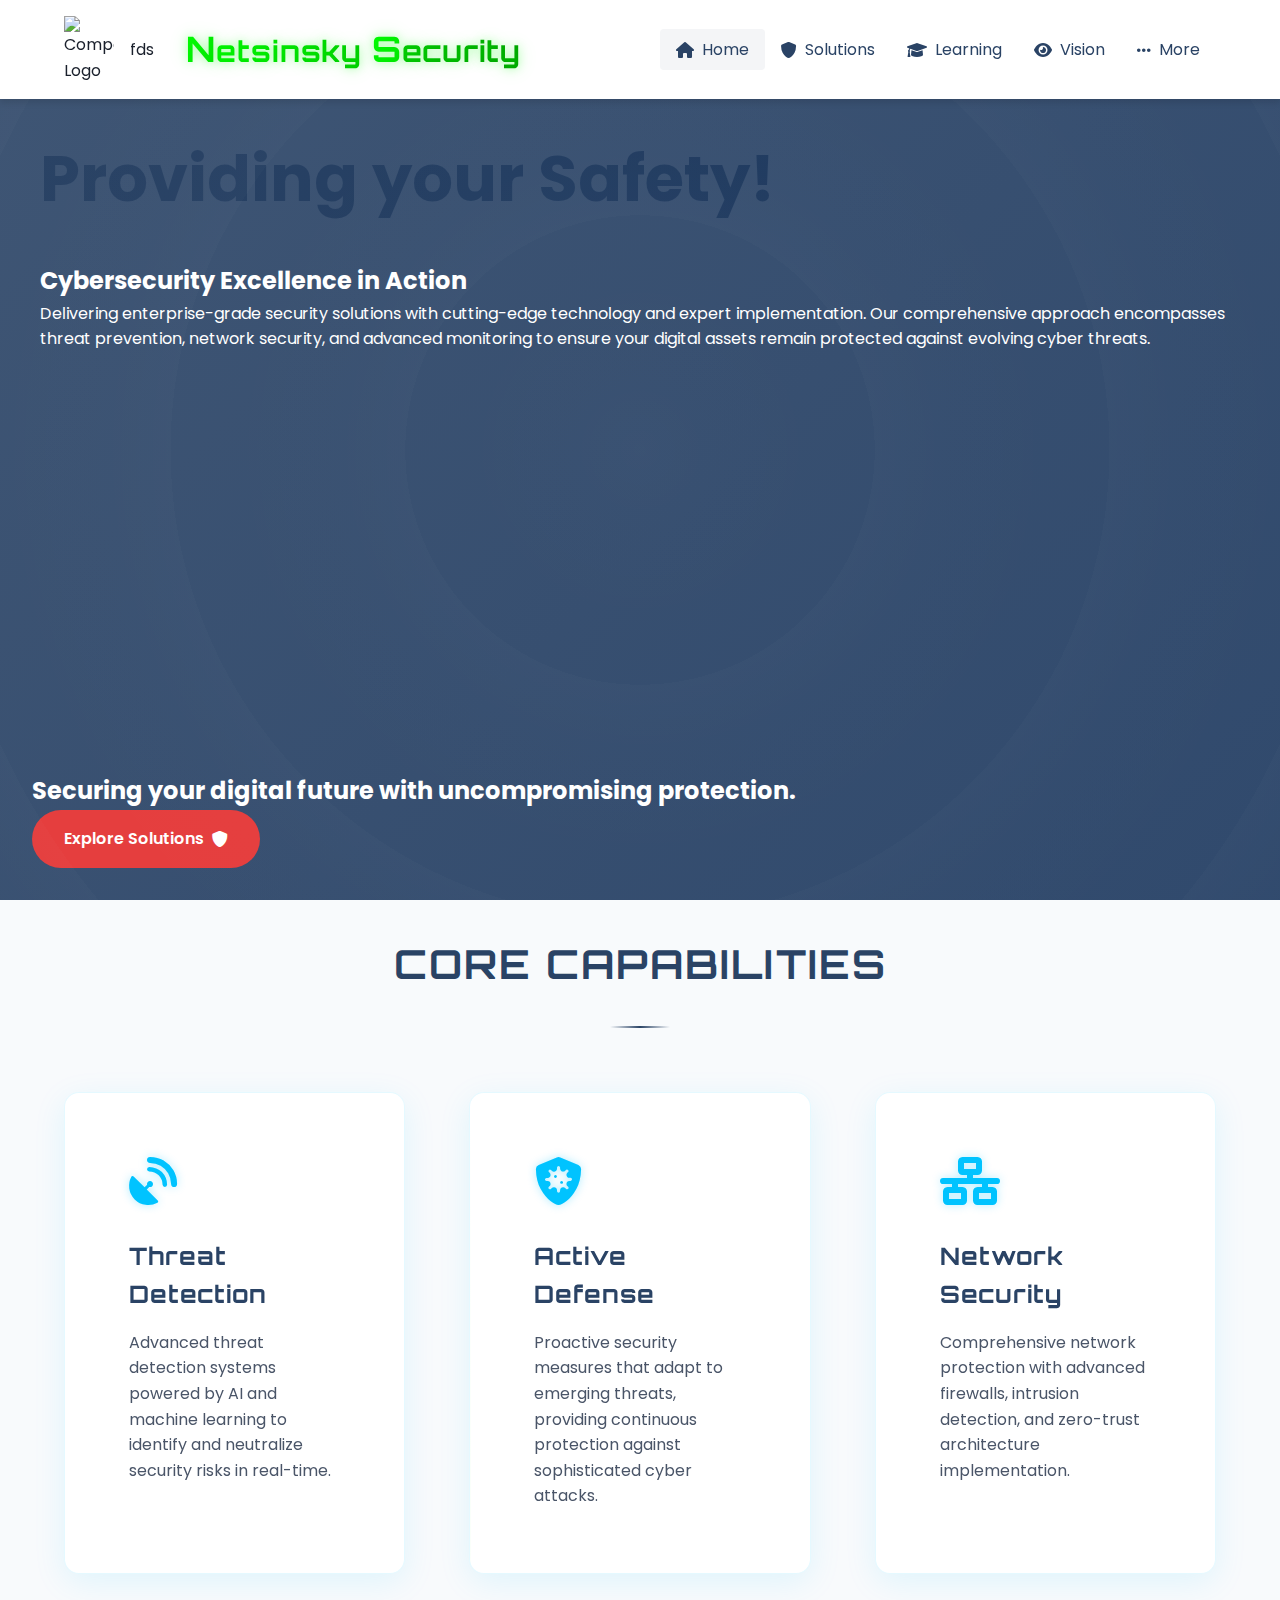
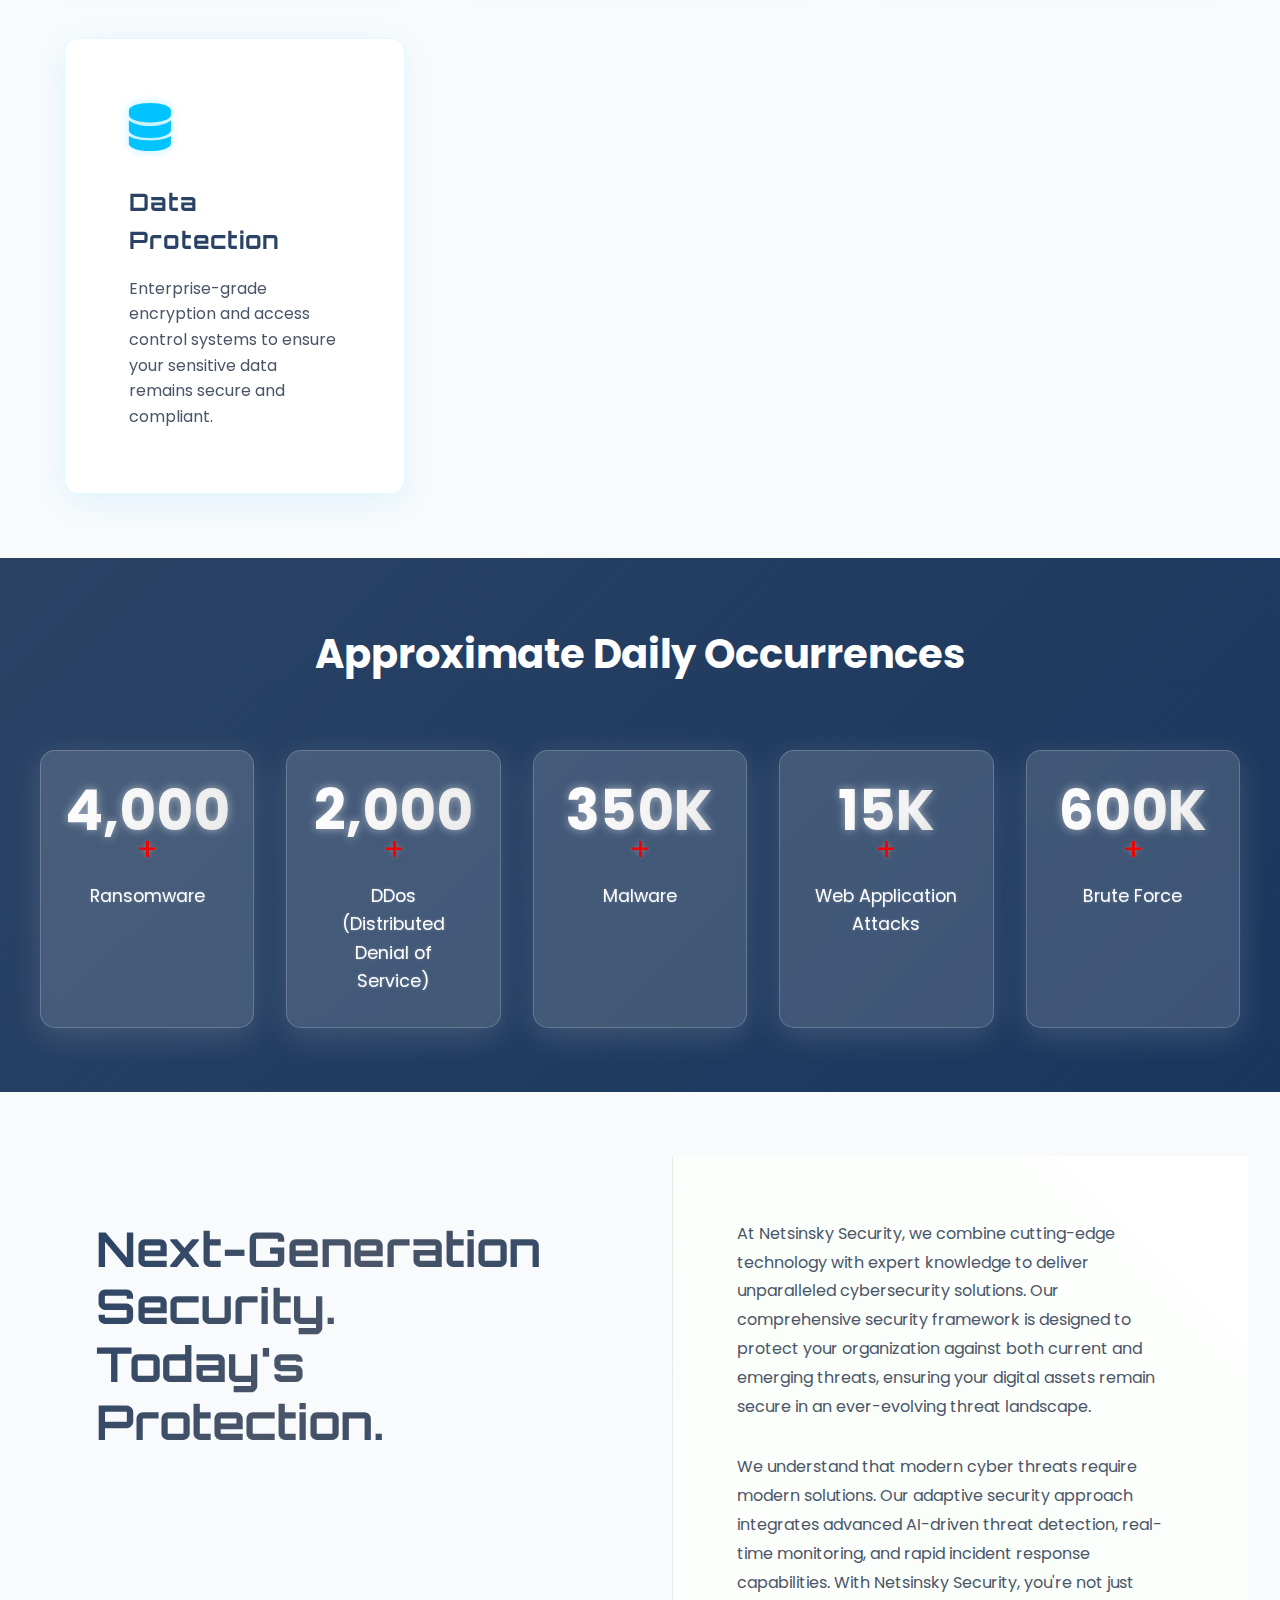
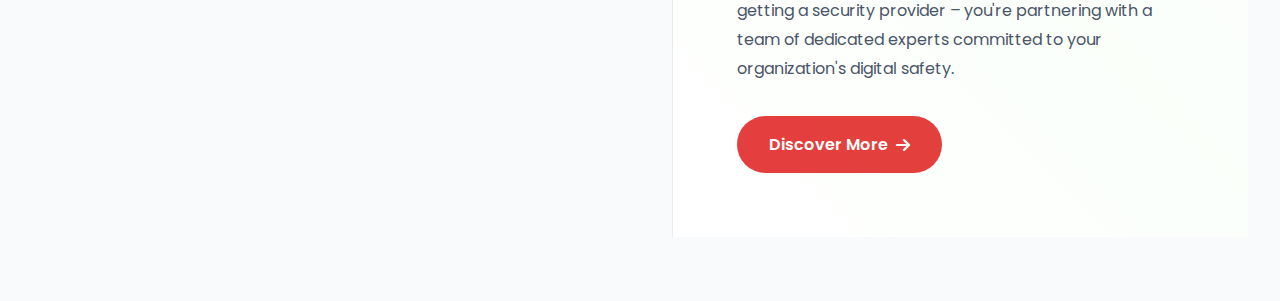
==== index.html @ 1edaf7e5 "logo addr" ====
<!DOCTYPE html>
<html lang="en">
<head>
    <meta charset="UTF-8">
    <meta name="viewport" content="width=device-width, initial-scale=1.0">
    <title>Netsinsky Security</title>
    <link rel="stylesheet" href="styles.css">
    <!-- Add Google Fonts -->
    <link href="https://fonts.googleapis.com/css2?family=Poppins:wght@400;600;700&display=swap" rel="stylesheet">
    <!-- Add Font Awesome -->
    <link rel="stylesheet" href="https://cdnjs.cloudflare.com/ajax/libs/font-awesome/6.0.0/css/all.min.css">
    <!-- Add Orbitron font -->
    <link href="https://fonts.googleapis.com/css2?family=Orbitron:wght@400;700&display=swap" rel="stylesheet">
</head>
<body>
    <nav class="navbar">
        <ul class="navbar-menu left-menu">
            <li class="navbar-item logo">
                <img src="/logo.jpeg" alt="Company Logo" class="company-logo-img"> fds
                <span class="company-logo-text">
                    <span class="capital">N</span>etsinsky 
                    <span class="capital">S</span>ecurity
                </span>
            </li>
        </ul>
        <ul class="navbar-menu right-menu">
            <li class="navbar-item"><a href="index.html" class="nav-link active"><i class="fas fa-home"></i> Home</a></li>
            <li class="navbar-item"><a href="solutions.html" class="nav-link"><i class="fas fa-shield-alt"></i> Solutions</a></li>
            <li class="navbar-item"><a href="learning.html" class="nav-link"><i class="fas fa-graduation-cap"></i> Learning</a></li>
            <li class="navbar-item"><a href="vision.html" class="nav-link"><i class="fas fa-eye"></i> Vision</a></li>
            <li class="navbar-item"><a href="#" class="nav-link"><i class="fas fa-ellipsis-h"></i> More</a></li>
        </ul>
    </nav>

    <section class="hero-section">
        <div class="smoke-overlay"></div>
        <div class="hero-content">
            <h1 id="main-slogan" class="fade-in">Providing your Safety!</h1>
            <div class="middle-content fade-in-delay">
                <h2 class="middle-heading">Cybersecurity Excellence in Action</h2>
                <p class="middle-text">
                    Delivering enterprise-grade security solutions with cutting-edge technology and expert implementation. 
                    Our comprehensive approach encompasses threat prevention, network security, and advanced monitoring 
                    to ensure your digital assets remain protected against evolving cyber threats.
                </p>
            </div>
        </div>
        <div class="bottom-right-content fade-in-delay-2">
            <h2 class="secondary-slogan blink-attention">Securing your digital future with uncompromising protection.</h2>
            <a href="solutions.html" class="cta-button">Explore Solutions <i class="fas fa-shield-alt"></i></a>
        </div>
    </section>

    <section class="about-section">
        <h2 class="section-title">Core Capabilities</h2>
        <div class="services-container">
            <div class="service-column">
                <i class="fas fa-satellite-dish service-icon blue-icon"></i>
                <h3 class="service-title">Threat Detection</h3>
                <p class="service-text">
                    Advanced threat detection systems powered by AI and machine learning to identify and neutralize security risks in real-time.
                </p>
            </div>
            <div class="service-column">
                <i class="fas fa-shield-virus service-icon blue-icon"></i>
                <h3 class="service-title">Active Defense</h3>
                <p class="service-text">
                    Proactive security measures that adapt to emerging threats, providing continuous protection against sophisticated cyber attacks.
                </p>
            </div>
            <div class="service-column">
                <i class="fas fa-network-wired service-icon blue-icon"></i>
                <h3 class="service-title">Network Security</h3>
                <p class="service-text">
                    Comprehensive network protection with advanced firewalls, intrusion detection, and zero-trust architecture implementation.
                </p>
            </div>
            <div class="service-column">
                <i class="fas fa-database service-icon blue-icon"></i>
                <h3 class="service-title">Data Protection</h3>
                <p class="service-text">
                    Enterprise-grade encryption and access control systems to ensure your sensitive data remains secure and compliant.
                </p>
            </div>
        </div>
    </section>

    <section class="infographics-section">
        <h2 class="infographics-heading">Approximate Daily Occurrences</h2>
        <div class="infographics-container">
            <div class="infographic-column">
                <div class="number-container">
                    <h3 class="infographic-number">4,000</h3>
                    <span class="infographic-plus">+</span>
                </div>
                <p class="infographic-text">Ransomware</p>
            </div>
            <div class="infographic-column">
                <div class="number-container">
                    <h3 class="infographic-number">2,000</h3>
                    <span class="infographic-plus">+</span>
                </div>
                <p class="infographic-text">DDos (Distributed Denial of Service)</p>
            </div>
            <div class="infographic-column">
                <div class="number-container">
                    <h3 class="infographic-number">350K</h3>
                    <span class="infographic-plus">+</span>
                </div>
                <p class="infographic-text">Malware</p>
            </div>
            <div class="infographic-column">
                <div class="number-container">
                    <h3 class="infographic-number">15K</h3>
                    <span class="infographic-plus">+</span>
                </div>
                <p class="infographic-text">Web Application Attacks</p>
            </div>
            <div class="infographic-column">
                <div class="number-container">
                    <h3 class="infographic-number">600K</h3>
                    <span class="infographic-plus">+</span>
                </div>
                <p class="infographic-text">Brute Force</p>
            </div>
        </div>
    </section>

    <section class="services-section">
        <div class="left-side">
            <h1>Next-Generation Security. Today's Protection.</h1>
        </div>
        <div class="right-side">
            <p>At Netsinsky Security, we combine cutting-edge technology with expert knowledge to deliver unparalleled cybersecurity solutions. Our comprehensive security framework is designed to protect your organization against both current and emerging threats, ensuring your digital assets remain secure in an ever-evolving threat landscape.</p>
            <p>We understand that modern cyber threats require modern solutions. Our adaptive security approach integrates advanced AI-driven threat detection, real-time monitoring, and rapid incident response capabilities. With Netsinsky Security, you're not just getting a security provider – you're partnering with a team of dedicated experts committed to your organization's digital safety.</p>
            <a href="solutions.html" class="cta-button">Discover More <i class="fas fa-arrow-right"></i></a>
        </div>
    </section>
    
    <script src="app.js"></script>
</body>
</html>
---- styles.css ----
/* CSS Variables */
:root {
    /* Colors */
    --primary-color: #2a4365;
    --accent-color: #e53e3e;
    --text-light: #ffffff;
    --text-dark: #1a202c;
    --bg-light: #ffffff;
    --bg-dark: #2d3748;
    
    /* Shadows */
    --shadow-sm: 0 2px 4px rgba(0, 0, 0, 0.1);
    --shadow-md: 0 4px 6px rgba(0, 0, 0, 0.1);
    --shadow-lg: 0 10px 20px rgba(0, 0, 0, 0.2);
    
    /* Transitions */
    --transition: all 0.3s ease;
    
    /* Spacing */
    --spacing-xs: 0.5rem;
    --spacing-sm: 1rem;
    --spacing-md: 2rem;
    --spacing-lg: 4rem;
}

/* Reset & Base Styles */
* {
    margin: 0;
    padding: 0;
    box-sizing: border-box;
}

body {
    font-family: 'Poppins', sans-serif;
    line-height: 1.6;
    color: var(--text-dark);
    background-color: var(--bg-light);
}

/* Layout & Container */
.container {
    max-width: 1200px;
    margin: 0 auto;
    padding: 0 var(--spacing-sm);
}

/* Navbar Styles */
.navbar {
    background: linear-gradient(135deg, #000000, #1a1a1a);
    padding: var(--spacing-sm) var(--spacing-lg);
    position: fixed;
    width: 100%;
    top: 0;
    z-index: 1000;
    box-shadow: var(--shadow-md);
    display: flex;
    justify-content: space-between;
    align-items: center;
    transition: transform 0.3s ease;
}

.navbar-menu {
    display: flex;
    align-items: center;
    list-style: none;
}

.left-menu {
    margin-right: auto;
}

.right-menu {
    margin-left: var(--spacing-lg);
}

.logo {
    display: flex;
    align-items: center;
    gap: var(--spacing-sm);
}

.company-logo-img {
    width: 50px;
    height: auto;
    object-fit: contain;
}

.company-logo-text {
    color: var(--text-light);
    font-size: 1.8rem;
    font-weight: 700;
    letter-spacing: 1px;
    text-transform: capitalize;
    font-family: 'Orbitron', 'Poppins', sans-serif;
    background: linear-gradient(120deg, #00ff00 0%, #00cc00 50%, #009900 100%);
    -webkit-background-clip: text;
    -webkit-text-fill-color: transparent;
    margin-left: var(--spacing-sm);
    text-shadow: 0 0 10px rgba(0, 255, 0, 0.3),
                 0 0 20px rgba(0, 255, 0, 0.2);
    position: relative;
}

.company-logo-text span.capital {
    font-size: 2.2rem;
    background: linear-gradient(120deg, #00ff00 0%, #00dd00 100%);
    -webkit-background-clip: text;
    -webkit-text-fill-color: transparent;
    position: relative;
}

/* Add glitch effect on hover */
.company-logo-text:hover {
    animation: glitch 0.5s infinite;
}

@keyframes glitch {
    0% {
        transform: skew(0deg);
    }
    20% {
        transform: skew(-1deg);
    }
    40% {
        transform: skew(1deg);
    }
    60% {
        transform: skew(-1deg);
    }
    80% {
        transform: skew(1deg);
    }
    100% {
        transform: skew(0deg);
    }
}

/* Navigation Links */
.nav-link {
    color: var(--text-light);
    text-decoration: none;
    padding: var(--spacing-xs) var(--spacing-sm);
    transition: var(--transition);
    display: flex;
    align-items: center;
    gap: 0.5rem;
    border-radius: 4px;
}

.nav-link:hover {
    color: var(--accent-color);
    transform: translateY(-2px);
    background-color: rgba(255, 255, 255, 0.05);
}

.nav-link.active {
    color: var(--accent-color);
    background-color: rgba(255, 255, 255, 0.05);
}

/* Hero Section */
.hero-section {
    min-height: 100vh;
    background: linear-gradient(135deg, 
        rgba(0, 0, 0, 1) 0%,              /* Pure black start */
        rgba(0, 0, 0, 0.98) 40%,          /* Stay almost pure black */
        rgba(2, 0, 15, 0.97) 60%,        /* Very subtle purple hint */
        rgba(0, 15, 5, 0.95) 100%         /* Very subtle green tint */
    ),
    url('images/hero-bg.jpg') center/cover;
    color: var(--text-light);
    padding: var(--spacing-lg) var(--spacing-md) var(--spacing-md);
    display: flex;
    flex-direction: column;
    justify-content: space-between;
    position: relative;
    overflow: hidden;
}

.hero-content {
    max-width: 1200px;
    margin: 0 auto;
    padding-top: var(--spacing-lg);
}

#main-slogan {
    font-size: clamp(2.5rem, 5vw, 4rem);
    margin-bottom: var(--spacing-md);
    font-weight: 700;
    background: linear-gradient(120deg, 
        #ffff00 0%,    /* Bright yellow */
        #ffd700 50%,   /* Golden yellow */
        #ffa500 100%   /* Orange tint */
    );
    -webkit-background-clip: text;
    -webkit-text-fill-color: transparent;
    text-shadow: 0 0 15px rgba(255, 255, 0, 0.3),
                0 0 30px rgba(255, 255, 0, 0.2);
}

/* Services Section */
.services-container {
    display: grid;
    grid-template-columns: repeat(auto-fit, minmax(280px, 1fr));
    gap: var(--spacing-lg);
    padding: var(--spacing-lg);
    background: linear-gradient(135deg, #000000, #1a1a1a);
    margin-top: 0;
}

.service-column {
    background: rgba(255, 255, 255, 0.03);
    padding: var(--spacing-lg);
    border-radius: 15px;
    box-shadow: 0 8px 32px 0 rgba(0, 255, 0, 0.1);
    transition: all 0.4s ease;
    border: 1px solid rgba(0, 255, 0, 0.1);
    backdrop-filter: blur(4px);
    position: relative;
    overflow: hidden;
}

.service-column::before {
    content: '';
    position: absolute;
    top: 0;
    left: 0;
    width: 100%;
    height: 100%;
    background: linear-gradient(
        45deg,
        transparent 0%,
        rgba(0, 255, 0, 0.03) 50%,
        transparent 100%
    );
    transform: translateX(-100%);
    transition: transform 0.6s ease;
}

.service-column:hover {
    transform: translateY(-10px) scale(1.02);
    border-color: rgba(0, 255, 0, 0.3);
    box-shadow: 
        0 10px 40px 0 rgba(0, 255, 0, 0.2),
        0 0 20px 0 rgba(0, 255, 0, 0.1) inset;
}

.service-column:hover::before {
    transform: translateX(100%);
}

.service-icon {
    font-size: 3rem;
    color: #00ff00;
    margin-bottom: var(--spacing-md);
    text-shadow: 0 0 10px rgba(0, 255, 0, 0.5);
    transition: transform 0.3s ease;
}

.service-column:hover .service-icon {
    transform: scale(1.1) rotate(5deg);
}

.service-title {
    color: var(--text-light);
    font-size: 1.5rem;
    margin-bottom: var(--spacing-sm);
    font-family: 'Orbitron', sans-serif;
    letter-spacing: 1px;
}

.service-text {
    color: rgba(255, 255, 255, 0.8);
    font-size: 1rem;
    line-height: 1.6;
}

/* Responsive adjustments */
@media (max-width: 768px) {
    .services-container {
        grid-template-columns: 1fr;
        padding: var(--spacing-md);
        gap: var(--spacing-md);
    }

    .service-column {
        padding: var(--spacing-md);
    }

    .service-icon {
        font-size: 2.5rem;
    }

    .service-title {
        font-size: 1.3rem;
    }
}

/* Section title styling */
.section-title {
    text-align: center;
    font-size: 2.5rem;
    margin-bottom: 0;
    color: var(--text-light);
    font-family: 'Orbitron', sans-serif;
    text-transform: uppercase;
    letter-spacing: 2px;
    padding: var(--spacing-md) 0;
    background: linear-gradient(135deg, #000000, #1a1a1a);
    position: relative;
}

.section-title::after {
    content: '';
    position: absolute;
    bottom: 0;
    left: 50%;
    transform: translateX(-50%);
    width: 60px;
    height: 2px;
    background: linear-gradient(90deg, 
        transparent,
        rgba(0, 255, 0, 0.7),
        transparent
    );
}

/* Responsive adjustments */
@media (max-width: 768px) {
    .services-container {
        grid-template-columns: 1fr;
        padding: var(--spacing-md);
        gap: var(--spacing-md);
    }

    .service-column {
        padding: var(--spacing-md);
    }

    .section-title {
        font-size: 2rem;
        padding: var(--spacing-md) 0;
    }

    .service-icon {
        font-size: 2.5rem;
    }

    .service-title {
        font-size: 1.3rem;
    }
}

/* CTA Button */
.cta-button {
    display: inline-flex;
    align-items: center;
    gap: 0.5rem;
    background-color: var(--accent-color);
    color: var(--text-light);
    padding: var(--spacing-sm) var(--spacing-md);
    border-radius: 30px;
    text-decoration: none;
    font-weight: 600;
    transition: var(--transition);
}

.cta-button:hover {
    background-color: #c53030;
    transform: translateY(-2px);
    box-shadow: 0 4px 12px rgba(229, 62, 62, 0.4);
}

/* Animations */
@keyframes fadeIn {
    from { 
        opacity: 0; 
        transform: translateY(20px); 
        text-shadow: 0 0 15px rgba(255, 255, 0, 0);
    }
    to { 
        opacity: 1; 
        transform: translateY(0); 
        text-shadow: 0 0 15px rgba(255, 255, 0, 0.3),
                    0 0 30px rgba(255, 255, 0, 0.2);
    }
}

.fade-in { animation: fadeIn 1s ease forwards; }
.fade-in-delay { animation: fadeIn 1s ease forwards 0.5s; }
.fade-in-delay-2 { animation: fadeIn 1s ease forwards 1s; }

/* Responsive Design */
@media (max-width: 768px) {
    .navbar {
        flex-direction: column;
        padding: var(--spacing-sm);
    }

    .left-menu {
        margin-right: 0;
        margin-bottom: var(--spacing-sm);
    }

    .right-menu {
        margin-left: 0;
    }

    .company-logo-img {
        width: 40px;  /* Slightly smaller on mobile */
    }

    .nav-link {
        width: 100%;
        padding: var(--spacing-sm);
    }

    #main-slogan {
        font-size: 2.5rem;
    }

    .company-logo-text {
        font-size: 1.4rem;
        letter-spacing: 0.3px;
    }
}

/* Print Styles */
@media print {
    .navbar {
        position: static;
    }

    .cta-button {
        display: none;
    }
}

/* Infographics Section */
.infographics-section {
    background: linear-gradient(135deg, #000000, #1a1a1a);
    padding: var(--spacing-lg) var(--spacing-md);
    color: var(--text-light);
    position: relative;
    z-index: 2;
}

.infographics-heading {
    text-align: center;
    font-size: 2.5rem;
    margin-bottom: var(--spacing-lg);
    color: var(--text-light);
}

.infographics-container {
    display: grid;
    grid-template-columns: repeat(auto-fit, minmax(200px, 1fr));
    gap: var(--spacing-md);
    max-width: 1200px;
    margin: 0 auto;
}

.infographic-column {
    background: rgba(191, 0, 255, 0.03);
    padding: var(--spacing-md);
    border-radius: 15px;
    text-align: center;
    transition: var(--transition);
    backdrop-filter: blur(5px);
    position: relative;
    overflow: hidden;
    border: 1px solid rgba(191, 0, 255, 0.1);
    box-shadow: 0 8px 32px 0 rgba(191, 0, 255, 0.1);
}

.infographic-column:hover {
    transform: translateY(-10px);
    border-color: rgba(191, 0, 255, 0.3);
    box-shadow: 
        0 10px 40px 0 rgba(191, 0, 255, 0.2),
        0 0 20px 0 rgba(191, 0, 255, 0.1) inset;
}

.number-container {
    display: flex;
    flex-direction: column;
    align-items: center;
    justify-content: center;
    margin-bottom: var(--spacing-sm);
}

.infographic-number {
    font-size: 3.5rem;
    font-weight: 700;
    margin: 0;
    line-height: 1;
    background: linear-gradient(120deg, #bf00ff 0%, #8a2be2 50%, #4b0082 100%);
    -webkit-background-clip: text;
    -webkit-text-fill-color: transparent;
    text-shadow: 0 0 10px rgba(191, 0, 255, 0.3);
}

.infographic-plus {
    font-size: 2rem;
    color: var(--accent-color);
    line-height: 1;
    margin-top: -5px;
    text-shadow: 0 0 5px rgba(255, 255, 255, 0.5);
}

.infographic-text {
    font-size: 1.1rem;
    margin-top: var(--spacing-sm);
    color: rgba(255, 255, 255, 0.9);
    text-shadow: 0 0 3px rgba(255, 255, 255, 0.3);
}

/* Responsive adjustments for infographics */
@media (max-width: 768px) {
    .infographics-container {
        grid-template-columns: repeat(auto-fit, minmax(150px, 1fr));
        gap: var(--spacing-sm);
    }

    .infographics-heading {
        font-size: 2rem;
        margin-bottom: var(--spacing-md);
    }

    .infographic-number {
        font-size: 2.5rem;
    }

    .infographic-plus {
        font-size: 1.5rem;
    }

    .infographic-text {
        font-size: 1rem;
    }
}

/* Add these new classes */
.navbar--hidden {
    transform: translateY(-100%);
}

.navbar--scrolled {
    background: rgba(0, 0, 0, 0.95);
    backdrop-filter: blur(10px);
}

.about-section {
    background: linear-gradient(135deg, #000000, #1a1a1a);
    padding-top: 0;
}

/* Services Section with heading and text */
.services-section {
    background: linear-gradient(135deg, #000000, #1a1a1a);
    padding: var(--spacing-lg) var(--spacing-md);
    display: flex;
    gap: var(--spacing-lg);
    color: var(--text-light);
}

.left-side {
    flex: 1;
    padding: var(--spacing-lg);
}

.left-side h1 {
    font-family: 'Orbitron', sans-serif;
    font-size: 3rem;
    line-height: 1.2;
    background: linear-gradient(120deg, #00ff00 0%, #00cc00 50%, #009900 100%);
    -webkit-background-clip: text;
    -webkit-text-fill-color: transparent;
    text-shadow: 0 0 10px rgba(0, 255, 0, 0.3);
}

.right-side {
    flex: 1;
    padding: var(--spacing-lg);
    background: rgba(255, 255, 255, 0.03);
    border-left: 1px solid rgba(0, 255, 0, 0.1);
    backdrop-filter: blur(4px);
    position: relative;
    overflow: hidden;
    z-index: 1;
}

.right-side::before {
    content: '';
    position: absolute;
    top: 0;
    left: 0;
    width: 100%;
    height: 100%;
    background: linear-gradient(
        45deg,
        transparent 0%,
        rgba(0, 255, 0, 0.02) 50%,
        transparent 100%
    );
    animation: scanline 2s linear infinite;
}

.right-side p {
    color: rgba(255, 255, 255, 0.8);
    margin-bottom: var(--spacing-md);
    line-height: 1.8;
    position: relative;
    z-index: 1;
}

@keyframes scanline {
    0% {
        transform: translateY(-100%);
    }
    100% {
        transform: translateY(100%);
    }
}

/* Responsive adjustments for services section */
@media (max-width: 1024px) {
    .services-section {
        flex-direction: column;
        gap: var(--spacing-md);
    }

    .left-side h1 {
        font-size: 2.5rem;
        text-align: center;
    }

    .right-side {
        border-left: none;
        border-top: 1px solid rgba(0, 255, 0, 0.1);
    }
}

@media (max-width: 768px) {
    .services-section {
        padding: var(--spacing-md) 0;
    }

    .left-side, .right-side {
        padding: var(--spacing-md);
    }

    .left-side h1 {
        font-size: 2rem;
    }

    .right-side p {
        font-size: 0.95rem;
    }
}

/* Add this after your current :root variables */
@media (prefers-color-scheme: light) {
    :root {
        /* Light theme colors */
        --main-bg: #ffffff;
        --section-bg: #f8fafc;
        --card-bg: #ffffff;
        --text-primary: #2a4365;
        --text-secondary: #4a5568;
        --border-color: rgba(42, 67, 101, 0.1);
        --shadow-color: rgba(42, 67, 101, 0.1);
        --blue-section-bg: linear-gradient(135deg, var(--primary-color), #1a365d);
    }

    /* Make navbar light */
    .navbar {
        background: var(--main-bg);
    }

    .nav-link {
        color: var(--text-primary);
    }

    .nav-link:hover,
    .nav-link.active {
        color: var(--primary-color);
        background-color: rgba(42, 67, 101, 0.05);
    }

    /* Keep hero section with blue gradient */
    .hero-section {
        background: linear-gradient(135deg, 
            rgba(42, 67, 101, 0.9), 
            rgba(26, 54, 93, 0.9)
        ),
        url('images/hero-bg.jpg') center/cover;
        color: var(--text-light);
    }

    /* Keep infographics section blue */
    .infographics-section {
        background: var(--blue-section-bg);
        color: var(--text-light);
    }

    /* Update general sections */
    .services-container {
        background: var(--section-bg);
    }

    .service-column {
        background: var(--card-bg);
        border: 1px solid var(--border-color);
        box-shadow: 0 4px 6px var(--shadow-color);
    }

    .service-column:hover {
        box-shadow: 0 10px 20px var(--shadow-color);
    }

    /* Update text colors */
    .service-title {
        color: var(--text-primary);
    }

    .service-text {
        color: var(--text-secondary);
    }

    /* Update section titles */
    .section-title {
        background: var(--section-bg);
        color: var(--text-primary);
    }

    /* Services section */
    .services-section {
        background: var(--section-bg);
    }

    .services-section .left-side h1 {
        color: var(--text-primary);
        background: linear-gradient(120deg, #2a4365 0%, #4a5568 50%, #2a4365 100%);
        -webkit-background-clip: text;
        -webkit-text-fill-color: transparent;
        text-shadow: none;
    }

    .services-section .right-side {
        background: var(--card-bg);
        border-left: 1px solid var(--border-color);
    }

    .services-section .right-side p {
        color: var(--text-secondary);
    }

    #main-slogan {
        background: linear-gradient(120deg, 
            #2a4365 0%,    /* Navy blue */
            #1a365d 100%   /* Darker blue */
        );
        -webkit-background-clip: text;
        -webkit-text-fill-color: transparent;
        text-shadow: none;  /* Remove glow effect in light mode */
    }

    /* Update the slogan animation for light mode */
    @keyframes fadeIn {
        from { 
            opacity: 0; 
            transform: translateY(20px); 
        }
        to { 
            opacity: 1; 
            transform: translateY(0); 
        }
    }

    /* Solutions page light mode */
    .solution-categories {
        background: var(--section-bg);
    }

    .category-card {
        background: var(--card-bg);
        border: 1px solid var(--border-color);
        box-shadow: var(--shadow-md);
    }

    .category-card:hover {
        border-color: var(--primary-color);
        box-shadow: 0 10px 30px var(--shadow-color);
    }

    .card-icon {
        color: var(--primary-color);
        text-shadow: none;
    }

    .category-card h3 {
        color: var(--text-primary);
    }

    .feature-list {
        color: var(--text-secondary);
    }

    .feature-list li::before {
        color: var(--primary-color);
    }

    /* Threat map section light mode */
    .threat-map-section {
        background: var(--section-bg);
    }

    .map-container {
        background: var(--card-bg);
        border: 1px solid var(--border-color);
    }

    .stat-item {
        color: var(--text-primary);
    }

    .stat-number {
        color: var(--primary-color);
        text-shadow: none;
    }

    .stat-label {
        color: var(--text-secondary);
    }

    /* Assessment section light mode */
    .assessment-section {
        background: var(--section-bg);
    }

    .assessment-form {
        background: var(--card-bg);
        border: 1px solid var(--border-color);
    }

    .form-group label {
        color: var(--text-primary);
    }

    .form-group select {
        background: var(--card-bg);
        border: 1px solid var(--border-color);
        color: var(--text-primary);
    }

    /* Category card highlight effect for light mode */
    .category-card.highlight {
        border-color: var(--primary-color);
        box-shadow: 0 0 30px var(--shadow-color);
    }

    /* Solutions page sections */
    .solution-categories,
    .threat-map-section,
    .assessment-section {
        background: var(--section-bg);
    }

    /* Cards and containers */
    .category-card,
    .map-container,
    .assessment-form {
        background: var(--card-bg);
        border: 1px solid var(--border-color);
        box-shadow: var(--shadow-md);
    }

    /* Text colors */
    .category-card h3,
    .stat-number,
    .form-group label,
    .section-title {
        color: var(--text-primary);
    }

    .feature-list,
    .stat-label,
    .form-group select {
        color: var(--text-secondary);
    }

    /* Icons */
    .card-icon,
    .stat-number {
        color: var(--primary-color);
        text-shadow: none;
    }

    /* Hover effects */
    .category-card:hover {
        border-color: var(--primary-color);
        box-shadow: var(--shadow-lg);
    }

    /* Form elements */
    .form-group select {
        background: var(--card-bg);
        border: 1px solid var(--border-color);
    }

    /* Section titles */
    .section-title {
        background: var(--section-bg);
    }

    .section-title::after {
        background: linear-gradient(90deg, 
            transparent,
            var(--primary-color),
            transparent
        );
    }

    /* Add this in the light mode section */
    .service-icon.blue-icon {
        color: #00c3ff;
        text-shadow: 0 0 10px rgba(0, 195, 255, 0.3);
    }

    /* Add this in the light mode section */
    .service-column {
        box-shadow: 0 8px 32px 0 rgba(0, 195, 255, 0.1);
        border: 1px solid rgba(0, 195, 255, 0.1);
    }

    /* Add this in the light mode section */
    .service-column:hover {
        border-color: rgba(0, 195, 255, 0.3);
        box-shadow: 
            0 10px 40px 0 rgba(0, 195, 255, 0.2),
            0 0 20px 0 rgba(0, 195, 255, 0.1) inset;
    }

    /* Infographics Light Mode */
    .infographic-column {
        background: rgba(255, 255, 255, 0.15);
        border: 1px solid rgba(255, 255, 255, 0.2);
        box-shadow: 0 8px 32px 0 rgba(255, 255, 255, 0.15);
    }

    .infographic-column:hover {
        border-color: rgba(255, 255, 255, 0.4);
        box-shadow: 
            0 10px 40px 0 rgba(255, 255, 255, 0.25),
            0 0 20px 0 rgba(255, 255, 255, 0.15) inset;
    }

    .infographic-number {
        background: linear-gradient(120deg, #ffffff 0%, #f0f0f0 50%, #e0e0e0 100%);
        -webkit-background-clip: text;
        -webkit-text-fill-color: transparent;
        text-shadow: 0 0 10px rgba(255, 255, 255, 0.5);
    }

    .infographic-plus {
        color: #ec0505;
        text-shadow: 0 0 5px rgba(234, 146, 146, 0.5);
    }

    .infographic-text {
        color: #ffffff;
        text-shadow: 0 0 3px rgba(255, 255, 255, 0.3);
    }
}

/* Update Smoke Effect */
.smoke-overlay {
    position: absolute;
    top: 0;
    left: 0;
    width: 100%;
    height: 100%;
    opacity: 0.1;
    pointer-events: none;
    animation: smoke 40s linear infinite;
    background: repeating-radial-gradient(
        circle at 50% 50%,
        rgba(255, 255, 255, 0.3),
        rgba(255, 255, 255, 0.2) 5%,
        rgba(255, 255, 255, 0.1) 10%,
        rgba(255, 255, 255, 0.05) 20%,
        transparent 30%
    );
}

/* More dynamic smoke animation */
@keyframes smoke {
    0% {
        transform: translate(0, 0) scale(1) rotate(0deg);
        opacity: 0.1;
        background-size: 100% 100%;
    }
    25% {
        transform: translate(-2%, -2%) scale(1.05) rotate(90deg);
        opacity: 0.15;
        background-size: 110% 110%;
    }
    50% {
        transform: translate(1%, -3%) scale(1.1) rotate(180deg);
        opacity: 0.1;
        background-size: 120% 120%;
    }
    75% {
        transform: translate(-1%, -1%) scale(1.05) rotate(270deg);
        opacity: 0.15;
        background-size: 110% 110%;
    }
    100% {
        transform: translate(0, 0) scale(1) rotate(360deg);
        opacity: 0.1;
        background-size: 100% 100%;
    }
}

/* Add this to your media query for light theme */
@media (prefers-color-scheme: light) {
    .smoke-overlay {
        opacity: 0.05;
    }
}

/* Solutions Page Specific Styles */
.solutions-hero {
    background: linear-gradient(135deg, 
        rgba(10, 15, 30, 0.98),    /* Darker cosmic blue */
        rgba(15, 25, 45, 0.97)     /* Deep space blue */
    ),
    url('images/hero-bg.jpg') center/cover;
}

.solutions-hero h1 {
    text-align: center;
    font-size: 2.5rem;
    margin-bottom: 0;
    color: var(--text-light);
    font-family: 'Orbitron', sans-serif;
    text-transform: uppercase;
    letter-spacing: 2px;
    padding: var(--spacing-md) 0;
    position: relative;
}

.solutions-hero h1::after {
    content: '';
    position: absolute;
    bottom: 0;
    left: 50%;
    transform: translateX(-50%);
    width: 60px;
    height: 2px;
    background: linear-gradient(90deg, 
        transparent,
        rgba(0, 195, 255, 0.7),
        transparent
    );
}

/* Radar Animation */
.security-radar {
    width: 200px;
    height: 200px;
    position: relative;
    margin: 1rem auto;
}

.radar-circle {
    position: absolute;
    width: 100%;
    height: 100%;
    border: 2px solid rgba(0, 255, 0, 0.3);
    border-radius: 50%;
    animation: pulse 2s infinite;
}

.radar-sweep {
    position: absolute;
    width: 50%;
    height: 2px;
    background: linear-gradient(90deg, rgba(0, 255, 0, 0.5), transparent);
    transform-origin: left center;
    left: 50%;
    top: 50%;
    animation: sweep 4s linear infinite;
}

@keyframes pulse {
    0% { transform: scale(0.95); opacity: 0.5; }
    50% { transform: scale(1); opacity: 1; }
    100% { transform: scale(0.95); opacity: 0.5; }
}

@keyframes sweep {
    from { transform: rotate(0deg); }
    to { transform: rotate(360deg); }
}

/* Solution Categories */
.solution-categories {
    background: linear-gradient(135deg, #000000, #1a1a1a);
    padding: var(--spacing-lg) 0;
}

.categories-grid {
    display: grid;
    grid-template-columns: repeat(3, 1fr);
    gap: var(--spacing-md);
    padding: var(--spacing-lg);
    max-width: 1400px;
    margin: 0 auto;
}

.category-card {
    background: rgba(255, 255, 255, 0.03);
    border: 1px solid rgba(0, 255, 0, 0.1);
    border-radius: 15px;
    padding: var(--spacing-lg);
    min-height: 450px;
    display: flex;
    flex-direction: column;
    transition: all 0.3s ease;
}

.category-card:hover {
    transform: translateY(-5px);
    border-color: rgba(0, 255, 0, 0.3);
    box-shadow: 0 10px 30px rgba(0, 255, 0, 0.1);
}

/* Feature List Styles - Only for Our Security Solutions */
.feature-list {
    list-style: none;
    margin: var(--spacing-md) 0;
    padding: 0;
}

.feature-list li {
    display: flex;
    align-items: flex-start;
    padding: 0.75rem 1rem;
    margin-bottom: 0.5rem;
    border-radius: 8px;
    background: rgba(0, 0, 0, 0.2);
    cursor: pointer;
    transition: all 0.3s ease;
    border: 1px solid transparent;
    position: relative;
    overflow: visible;
}

.feature-list li i {
    color: #00ff00;
    font-size: 1.1rem;
    min-width: 24px;
    margin-right: 1rem;
    margin-top: 3px;
    text-shadow: 0 0 10px rgba(0, 255, 0, 0.3);
}

.feature-title {
    font-weight: 500;
    color: rgba(255, 255, 255, 0.9);
    font-size: 0.95rem;
}

.feature-desc {
    display: none;
    font-size: 0.85rem;
    line-height: 1.5;
}

/* Hover Effects */
.feature-list li:hover {
    background: rgba(0, 255, 0, 0.1);
    border-color: rgba(0, 255, 0, 0.3);
}

.feature-list li:hover .feature-desc {
    display: block;
    position: absolute;
    left: 0;
    right: 0;
    top: 100%;
    margin-top: 0.5rem;
    padding: 1rem;
    background: rgba(0, 0, 0, 0.95);
    color: rgba(255, 255, 255, 0.9);
    border: 1px solid rgba(0, 255, 0, 0.3);
    border-radius: 8px;
    box-shadow: 0 4px 12px rgba(0, 0, 0, 0.5);
    z-index: 10;
}

.feature-list li:hover .feature-desc::before {
    content: attr(data-title);
    display: block;
    font-weight: 600;
    color: #00ff00;
    margin-bottom: 0.5rem;
    font-size: 0.9rem;
    border-bottom: 1px solid rgba(0, 255, 51, 0.324);
    padding-bottom: 0.5rem;
}

/* Light Mode Adjustments */
@media (prefers-color-scheme: light) {
    .feature-list li {
        background: rgba(0, 195, 255, 0.05);
    }

    .feature-list li:hover {
        background: rgba(0, 195, 255, 0.05);
        border-color: rgba(0, 195, 255, 0);
    }

    .feature-list li:hover .feature-desc {
        border-color: rgba(0, 195, 255, 0.2);
        background: rgb(248, 250, 252);
        color: var(--text-secondary);
    }

    .feature-title {
        color: var(--text-primary);
    }

    .feature-list li:hover .feature-desc::before {
        color: #0087b3;
        border-bottom-color: rgba(0, 195, 255, 0.2);
    }
}

/* Card Header Improvements */
.card-header {
    text-align: center;
    margin-bottom: var(--spacing-md);
}

.category-card h3 {
    color: var(--text-light);
    font-family: 'Orbitron', sans-serif;
    font-size: 1.4rem;
    margin-bottom: var(--spacing-md);
    padding-bottom: var(--spacing-sm);
    position: relative;
    display: inline-block;
}

.category-card h3::after {
    content: '';
    position: absolute;
    bottom: 0;
    left: 0;
    width: 100%;
    height: 2px;
    background: linear-gradient(90deg, 
        transparent,
        rgba(0, 195, 255, 0.7),
        transparent
    );
}

/* Category Card Icon */
.card-icon {
    font-size: 2.5rem;
    color: #00c3ff;
    margin-bottom: var(--spacing-md);
    text-shadow: 0 0 10px rgba(0, 195, 255, 0.3);
}

.card-icon i {
    transition: transform 0.3s ease;
}

.category-card:hover .card-icon i {
    transform: scale(1.1);
}

/* Threat Map Section */
.threat-map-section {
    background: linear-gradient(135deg, #000000, #1a1a1a);
    padding: var(--spacing-lg) 0;
}

.threat-map {
    max-width: 1200px;
    margin: 0 auto;
    padding: var(--spacing-lg);
}

.map-container {
    height: 400px;
    background: rgba(255, 255, 255, 0.03);
    border-radius: 15px;
    border: 1px solid rgba(0, 255, 0, 0.1);
    position: relative;
    overflow: hidden;
}

.threat-stats {
    display: flex;
    justify-content: space-around;
    margin-top: var(--spacing-lg);
}

.stat-item {
    text-align: center;
    color: var(--text-light);
}

.stat-number {
    font-size: 2.5rem;
    font-family: 'Orbitron', sans-serif;
    color: #00c3ff;
    text-shadow: 0 0 10px rgba(0, 195, 255, 0.3);
}

.stat-label {
    display: block;
    margin-top: var(--spacing-xs);
    color: rgba(255, 255, 255, 0.8);
}

/* Assessment Section */
.assessment-section {
    background: linear-gradient(135deg, #000000, #1a1a1a);
    padding: var(--spacing-lg) 0;
}

.assessment-container {
    max-width: 1200px;
    margin: 0 auto;
    padding: var(--spacing-lg);
    display: grid;
    grid-template-columns: 1fr 1fr;
    gap: var(--spacing-lg);
}

.assessment-header {
    text-align: center;
    margin-bottom: 2rem;
    padding-bottom: 1.5rem;
    border-bottom: 1px solid rgba(0, 195, 255, 0.15);
}

.assessment-header i {
    font-size: 2.5rem;
    color: #00c3ff;
    margin-bottom: 1rem;
    text-shadow: 0 0 10px rgba(0, 195, 255, 0.3);
}

.assessment-header h3 {
    font-family: 'Orbitron', sans-serif;
    font-size: 1.8rem;
    color: #fff;
    margin-bottom: 0.5rem;
}

.assessment-header p {
    color: rgba(255, 255, 255, 0.7);
    font-size: 0.9rem;
}

.assessment-form {
    background: rgba(255, 255, 255, 0.03);
    border: 1px solid rgba(0, 195, 255, 0.1);
    border-radius: 15px;
    padding: var(--spacing-lg);
    backdrop-filter: blur(10px);
    box-shadow: 0 8px 32px rgba(0, 195, 255, 0.1);
}

.form-group {
    margin-bottom: var(--spacing-md);
}

.form-group label {
    display: block;
    color: var(--text-light);
    margin-bottom: var(--spacing-xs);
    display: flex;
    align-items: center;
    gap: 0.5rem;
    font-size: 1.1rem;
}

.form-group label i {
    color: #00c3ff;
    text-shadow: 0 0 5px rgba(0, 195, 255, 0.3);
}

.form-group select {
    width: 100%;
    padding: var(--spacing-sm);
    background: rgba(0, 0, 0, 0.3);
    border: 1px solid rgba(0, 195, 255, 0.2);
    color: var(--text-light);
    border-radius: 5px;
    font-family: 'Poppins', sans-serif;
    transition: all 0.3s ease;
    cursor: pointer;
}

.form-group select:focus {
    outline: none;
    border-color: rgba(0, 195, 255, 0.5);
    box-shadow: 0 0 15px rgba(0, 195, 255, 0.2);
}

.form-group select option {
    background: #1a1a1a;
    color: #fff;
    padding: 10px;
}

.assessment-btn {
    width: calc(100% - 2rem);
    margin-top: var(--spacing-md);
    padding: 1rem 2rem;
    background: linear-gradient(135deg, #00c3ff, #0087b3);
    border: none;
    border-radius: 8px;
    color: white;
    font-weight: 600;
    cursor: pointer;
    transition: all 0.3s ease;
    text-transform: uppercase;
    letter-spacing: 1px;
    font-family: 'Orbitron', sans-serif;
    display: flex;
    align-items: center;
    justify-content: center;
    gap: 1rem;
    margin: 2rem auto 0;
}

.assessment-btn:hover {
    transform: translateY(-2px);
    box-shadow: 0 5px 15px rgba(0, 195, 255, 0.3);
    background: linear-gradient(135deg, #00d4ff, #0098c4);
}

.assessment-btn i {
    transition: transform 0.3s ease;
}

.assessment-btn:hover i {
    transform: translateX(5px);
}

.assessment-result {
    background: rgba(0, 0, 0, 0.3);
    border: 1px solid rgba(0, 195, 255, 0.15);
    border-radius: 15px;
    padding: var(--spacing-lg);
    display: flex;
    align-items: center;
    justify-content: center;
    min-height: 400px;
}

.result-placeholder {
    text-align: center;
    color: rgba(255, 255, 255, 0.7);
}

.result-placeholder i {
    font-size: 3rem;
    color: #00c3ff;
    margin-bottom: 1rem;
    text-shadow: 0 0 15px rgba(0, 195, 255, 0.3);
}

.result-placeholder p {
    font-size: 1.1rem;
    max-width: 300px;
    line-height: 1.6;
}

.hidden {
    display: none;
}

/* Responsive adjustments */
@media (max-width: 992px) {
    .assessment-container {
        grid-template-columns: 1fr;
        gap: var(--spacing-md);
    }

    .assessment-result {
        min-height: 300px;
    }
}

@media (max-width: 768px) {
    .assessment-form {
        padding: var(--spacing-md);
    }

    .assessment-header h3 {
        font-size: 1.5rem;
    }
}

/* Quick Solutions under radar */
.quick-solutions {
    display: flex;
    flex-wrap: wrap;
    justify-content: center;
    gap: var(--spacing-md);
    margin-top: var(--spacing-lg);
    padding: 0 var(--spacing-md);
    max-width: 1200px;
    margin-left: auto;
    margin-right: auto;
}

.solution-item {
    flex: 0 1 calc(11.11% - var(--spacing-md));
    min-width: 120px;
    max-width: 150px;
    display: flex;
    flex-direction: column;
    align-items: center;
    gap: var(--spacing-xs);
    color: var(--text-light);
    transition: all 0.3s ease;
    padding: var(--spacing-sm);
    cursor: pointer;
}

.solution-item i {
    font-size: 1.8rem;
    color: #00c3ff;
    text-shadow: 0 0 10px rgba(0, 195, 255, 0.3);
}

.solution-item span {
    font-size: 0.9rem;
    font-family: 'Orbitron', sans-serif;
    text-align: center;
    margin-bottom: 0.3rem;
}

.solution-features {
    list-style: none;
    text-align: center;
    font-size: 0.75rem;
    color: rgba(255, 255, 255, 0.7);
}

.solution-features li {
    margin-bottom: 0.2rem;
}

.solution-item:hover {
    transform: translateY(-5px);
}

.solution-item:hover i {
    text-shadow: 0 0 15px rgba(0, 195, 255, 0.5);
}

.solution-item:active {
    transform: translateY(-2px);
}

/* Highlight animation for category cards */
@keyframes highlightCard {
    0% { transform: scale(1); }
    50% { transform: scale(1.05); }
    100% { transform: scale(1); }
}

.category-card.highlight {
    animation: highlightCard 0.5s ease;
    border-color: rgba(0, 195, 255, 0.5);
    box-shadow: 0 0 30px rgba(0, 195, 255, 0.2);
}

/* Responsive adjustments */
@media (max-width: 1400px) {
    .categories-grid {
        grid-template-columns: repeat(2, 1fr);
    }
}

@media (max-width: 992px) {
    .solution-item {
        flex: 0 1 calc(20% - var(--spacing-md));
    }
}

@media (max-width: 768px) {
    .categories-grid {
        grid-template-columns: 1fr;
    }
    
    .solution-item {
        flex: 0 1 calc(33.333% - var(--spacing-md));
    }
}

@media (max-width: 480px) {
    .solution-item {
        flex: 0 1 calc(50% - var(--spacing-md));
    }
}

/* Keep the light theme version the same */
@media (prefers-color-scheme: light) {
    .solutions-hero {
        background: linear-gradient(135deg, 
            rgba(42, 67, 101, 0.9), 
            rgba(26, 54, 93, 0.9)
        ),
        url('images/hero-bg.jpg') center/cover;
    }
}

/* Simplified Page Transition Effects */
.page-transition {
    position: fixed;
    top: 0;
    left: 0;
    width: 100%;
    height: 100%;
    z-index: 9999;
    pointer-events: none;
    visibility: hidden;
}

.transition-circle {
    position: fixed;
    top: 50%;
    left: 50%;
    width: 100vh;
    height: 100vh;
    background: radial-gradient(circle, 
        rgba(0, 255, 0, 0.2),
        rgba(0, 0, 0, 0.95) 50%
    );
    border-radius: 50%;
    transform: translate(-50%, -50%) scale(0);
    transition: transform 0.5s ease-in-out;
}

.page-transition.active {
    visibility: visible;
}

.page-transition.active .transition-circle {
    transform: translate(-50%, -50%) scale(2);
}

/* Radar Animation */
@keyframes radarAppear {
    0% {
        transform: scale(0) rotate(0deg);
        opacity: 0;
    }
    100% {
        transform: scale(1) rotate(360deg);
        opacity: 1;
    }
}

/* Blinking effect for secondary slogan */
.blink-attention {
    animation: blinkAttention 10s infinite;
}

@keyframes blinkAttention {
    0%, 90% {
        opacity: 1;
    }
    95% {
        opacity: 0;
    }
    100% {
        opacity: 1;
    }
}

@media (prefers-color-scheme: light) {
    /* ... existing light mode styles ... */

    /* Fix bottom sections in solutions page */
    .solution-categories,
    .threat-map-section,
    .assessment-section {
        background: var(--section-bg);
    }

    /* Update section titles */
    .section-title {
        background: var(--section-bg);
        color: var(--text-primary);
    }

    /* Update cards */
    .category-card,
    .map-container,
    .assessment-form {
        background: var(--card-bg);
        border: 1px solid var(--border-color);
        box-shadow: var(--shadow-md);
    }

    /* Update text colors */
    .category-card h3,
    .form-group label,
    .stat-number {
        color: var(--text-primary);
    }

    .feature-list,
    .stat-label {
        color: var(--text-secondary);
    }

    /* Update icons */
    .card-icon {
        color: var(--primary-color);
        text-shadow: none;
    }

    /* Update hover effects */
    .category-card:hover {
        border-color: var(--primary-color);
        box-shadow: var(--shadow-lg);
    }

    /* Update form elements */
    .form-group select {
        background: var(--card-bg);
        border: 1px solid var(--border-color);
        color: var(--text-primary);
    }
}

/* Add these styles to your existing CSS */

.scanner-container {
    max-width: 900px;
    margin: 0 auto;
    padding: 2rem;
    background: rgba(0, 0, 0, 0.2);
    border: 1px solid rgba(0, 195, 255, 0.1);
    border-radius: 15px;
    backdrop-filter: blur(10px);
    box-shadow: 0 8px 32px rgba(0, 195, 255, 0.1);
}

.scan-form {
    display: grid;
    grid-template-columns: 1fr 1fr;
    gap: 2rem;
    padding: 1.5rem;
    background: rgba(0, 0, 0, 0.3);
    border-radius: 10px;
    border: 1px solid rgba(0, 195, 255, 0.15);
}

.input-group {
    display: flex;
    flex-direction: column;
    gap: 1rem;
}

.scan-input {
    padding: 1rem;
    background: rgba(0, 0, 0, 0.4);
    border: 1px solid rgba(0, 195, 255, 0.2);
    border-radius: 8px;
    color: #fff;
    font-family: 'Poppins', sans-serif;
    transition: all 0.3s ease;
}

.scan-input:focus {
    outline: none;
    border-color: rgba(0, 195, 255, 0.5);
    box-shadow: 0 0 15px rgba(0, 195, 255, 0.2);
}

.scan-button {
    padding: 1rem 2rem;
    background: linear-gradient(135deg, #00c3ff, #0087b3);
    border: none;
    border-radius: 8px;
    color: white;
    font-weight: 600;
    cursor: pointer;
    transition: all 0.3s ease;
    text-transform: uppercase;
    letter-spacing: 1px;
    font-family: 'Orbitron', sans-serif;
}

.scan-button:hover {
    transform: translateY(-2px);
    box-shadow: 0 5px 15px rgba(0, 195, 255, 0.3);
    background: linear-gradient(135deg, #00d4ff, #0098c4);
}

.file-upload {
    position: relative;
    height: 100%;
}

.file-label {
    display: flex;
    flex-direction: column;
    align-items: center;
    justify-content: center;
    height: 100%;
    padding: 2rem;
    background: rgba(0, 195, 255, 0.05);
    border: 2px dashed rgba(0, 195, 255, 0.2);
    border-radius: 8px;
    cursor: pointer;
    transition: all 0.3s ease;
}

.file-label i {
    font-size: 2.5rem;
    color: #00c3ff;
    margin-bottom: 1rem;
    text-shadow: 0 0 10px rgba(0, 195, 255, 0.3);
}

.file-label:hover {
    background: rgba(0, 195, 255, 0.1);
    border-color: rgba(0, 195, 255, 0.4);
    transform: translateY(-2px);
}

.scan-results {
    margin-top: 2rem;
    padding: 1.5rem;
    background: rgba(0, 0, 0, 0.3);
    border-radius: 10px;
    border: 1px solid rgba(0, 195, 255, 0.15);
}

.loading {
    display: flex;
    align-items: center;
    justify-content: center;
    gap: 1rem;
    color: #00c3ff;
    font-family: 'Orbitron', sans-serif;
}

.loading::before {
    content: '';
    width: 20px;
    height: 20px;
    border: 3px solid rgba(0, 195, 255, 0.3);
    border-top-color: #00c3ff;
    border-radius: 50%;
    animation: spin 1s linear infinite;
}

@keyframes spin {
    to { transform: rotate(360deg); }
}

.scan-summary {
    text-align: center;
    color: #fff;
}

.scan-summary h4 {
    font-family: 'Orbitron', sans-serif;
    font-size: 1.5rem;
    margin-bottom: 1.5rem;
    color: #00c3ff;
    text-shadow: 0 0 10px rgba(0, 195, 255, 0.3);
}

.progress-bar {
    height: 8px;
    background: rgba(0, 0, 0, 0.4);
    border-radius: 4px;
    overflow: hidden;
    margin: 1rem 0;
    border: 1px solid rgba(0, 195, 255, 0.2);
}

.progress {
    height: 100%;
    background: linear-gradient(90deg, #00c3ff, #0087b3);
    transition: width 0.5s ease;
}

.error {
    color: #ff4444;
    text-align: center;
    padding: 1rem;
    background: rgba(255, 68, 68, 0.1);
    border-radius: 8px;
    border: 1px solid rgba(255, 68, 68, 0.2);
}

/* Responsive adjustments */
@media (max-width: 768px) {
    .scan-form {
        grid-template-columns: 1fr;
    }

    .scanner-container {
        padding: 1rem;
    }

    .file-label {
        padding: 1.5rem;
    }
}
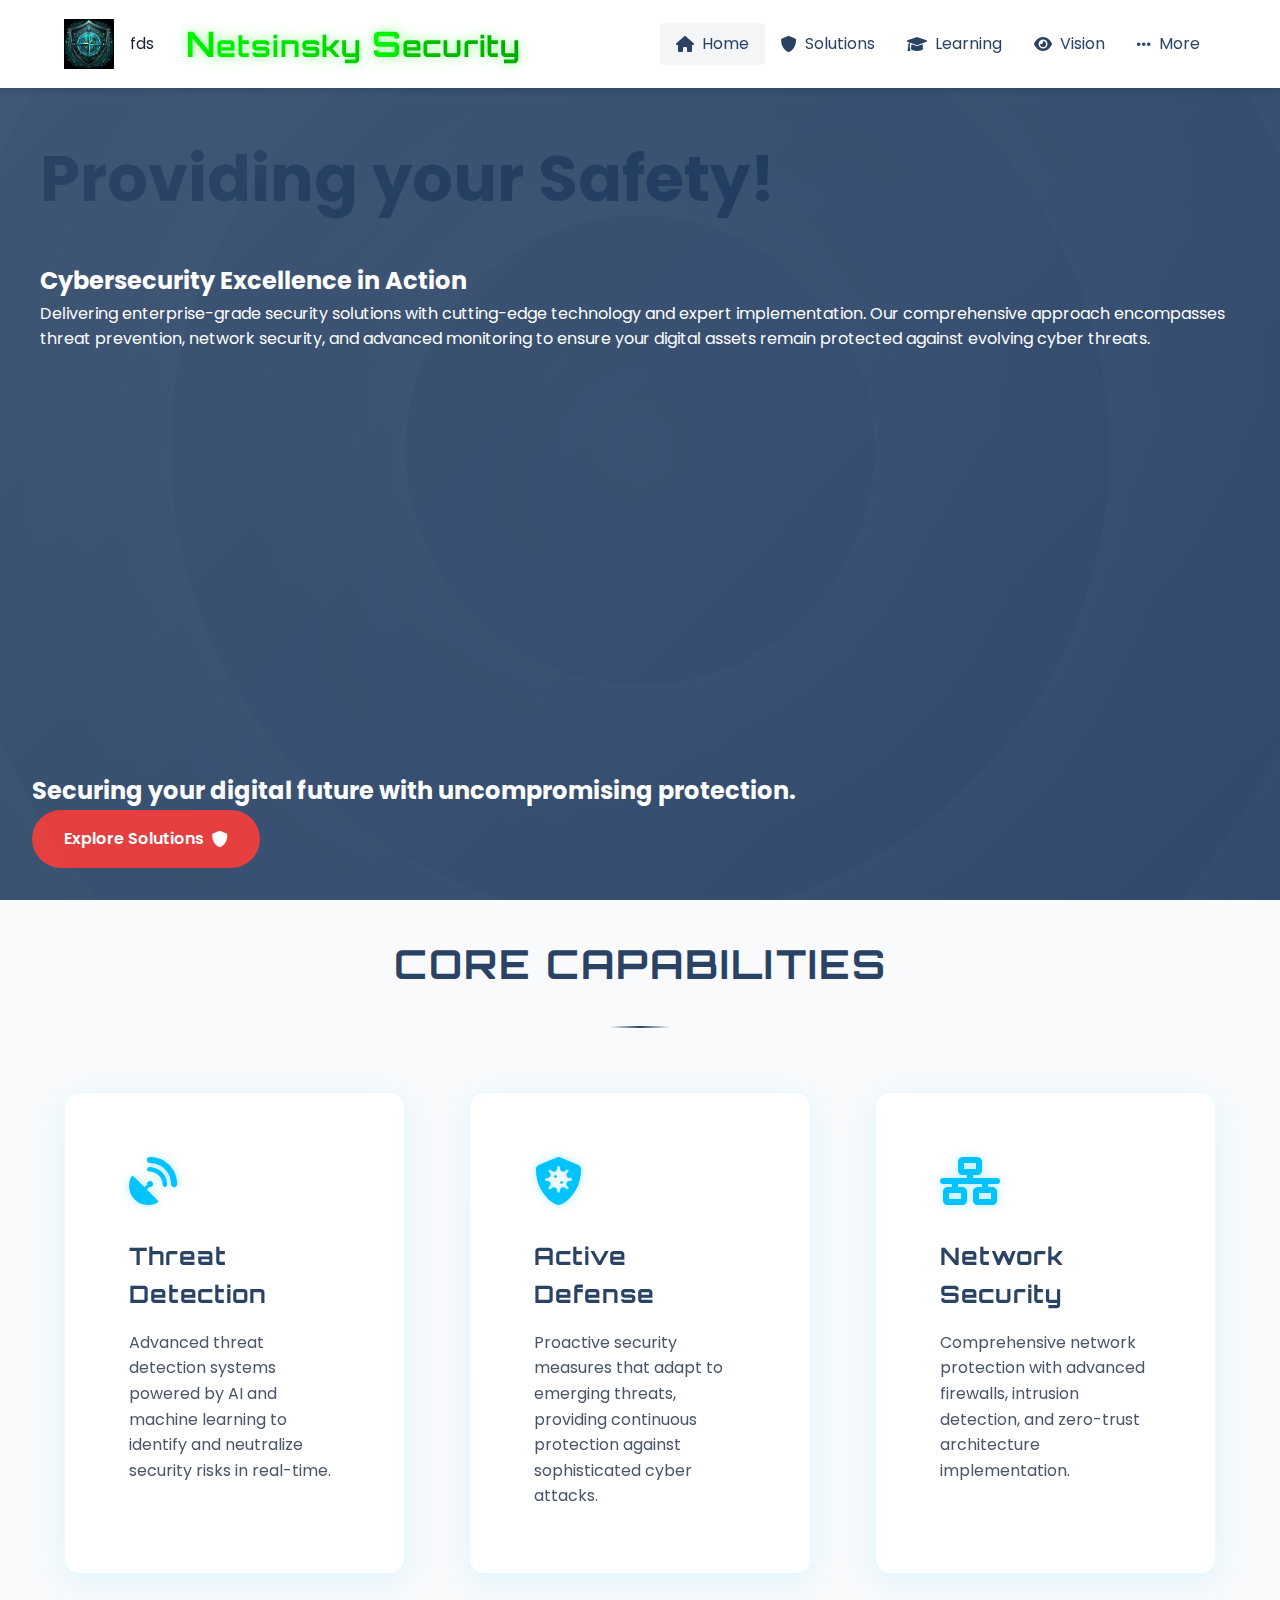
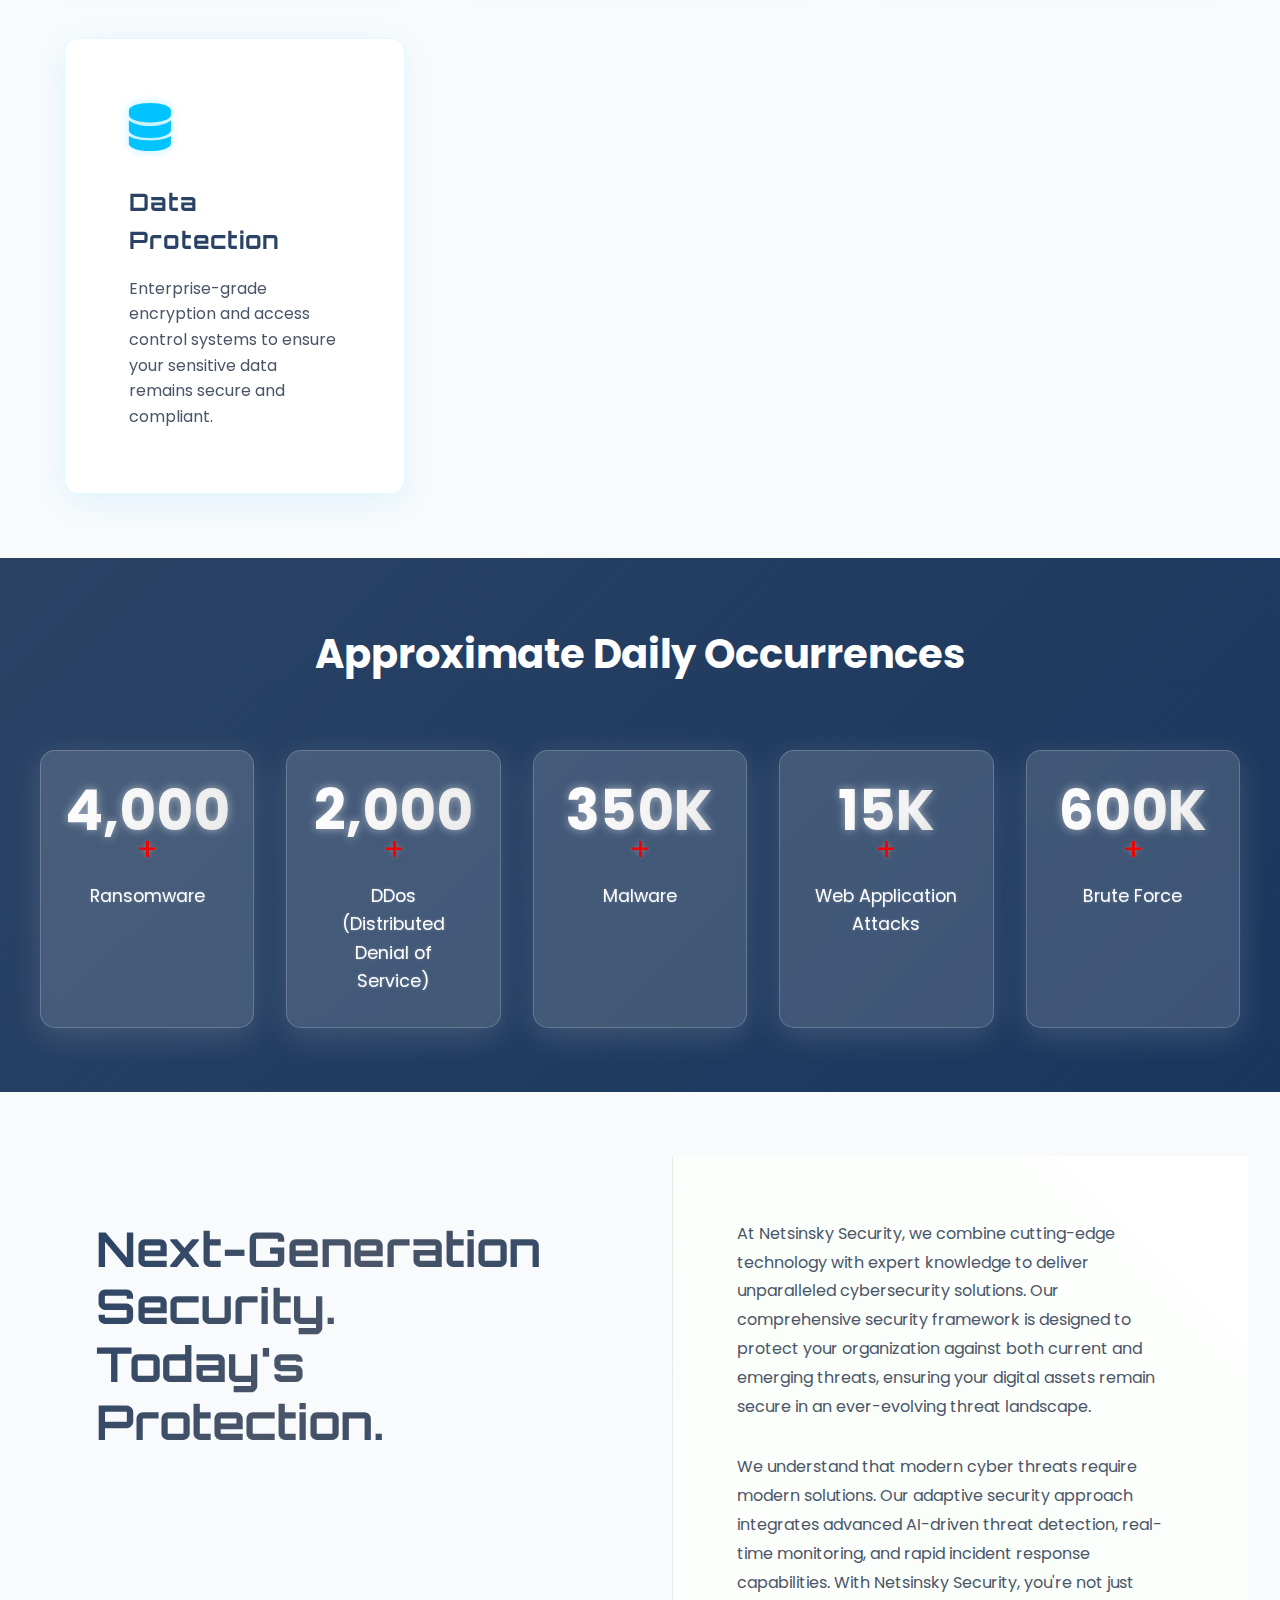
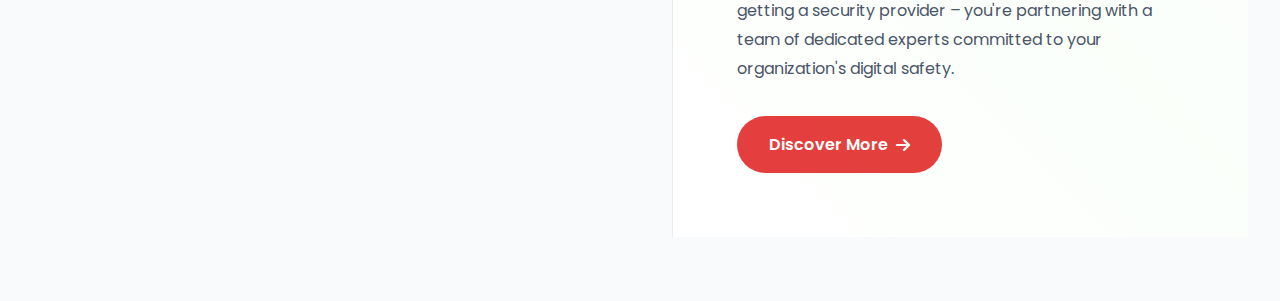
==== commit 23ec2156: "Update index.html" ====
--- a/index.html
+++ b/index.html
@@ -16,7 +16,7 @@
     <nav class="navbar">
         <ul class="navbar-menu left-menu">
             <li class="navbar-item logo">
-                <img src="/logo.jpeg" alt="Company Logo" class="company-logo-img"> fds
+                <img src="/Logo.jpeg" alt="Company Logo" class="company-logo-img"> fds
                 <span class="company-logo-text">
                     <span class="capital">N</span>etsinsky 
                     <span class="capital">S</span>ecurity
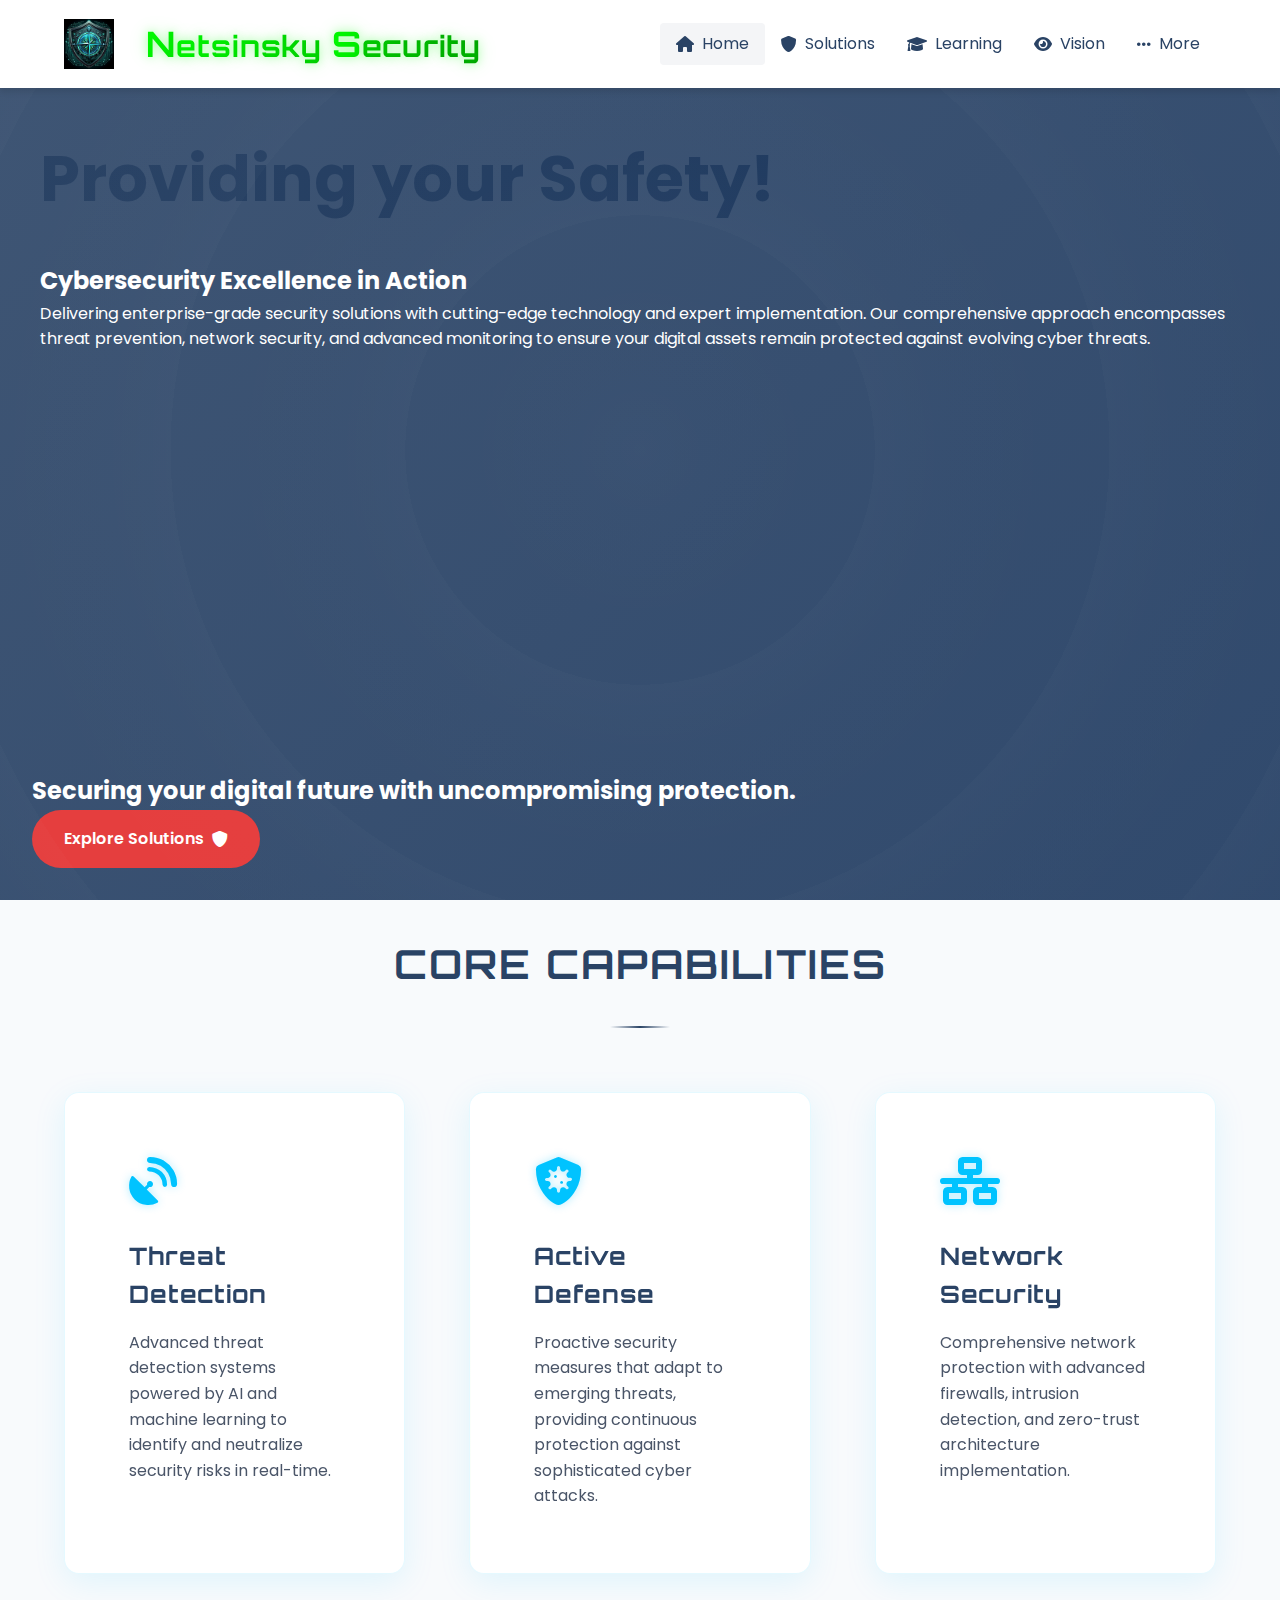
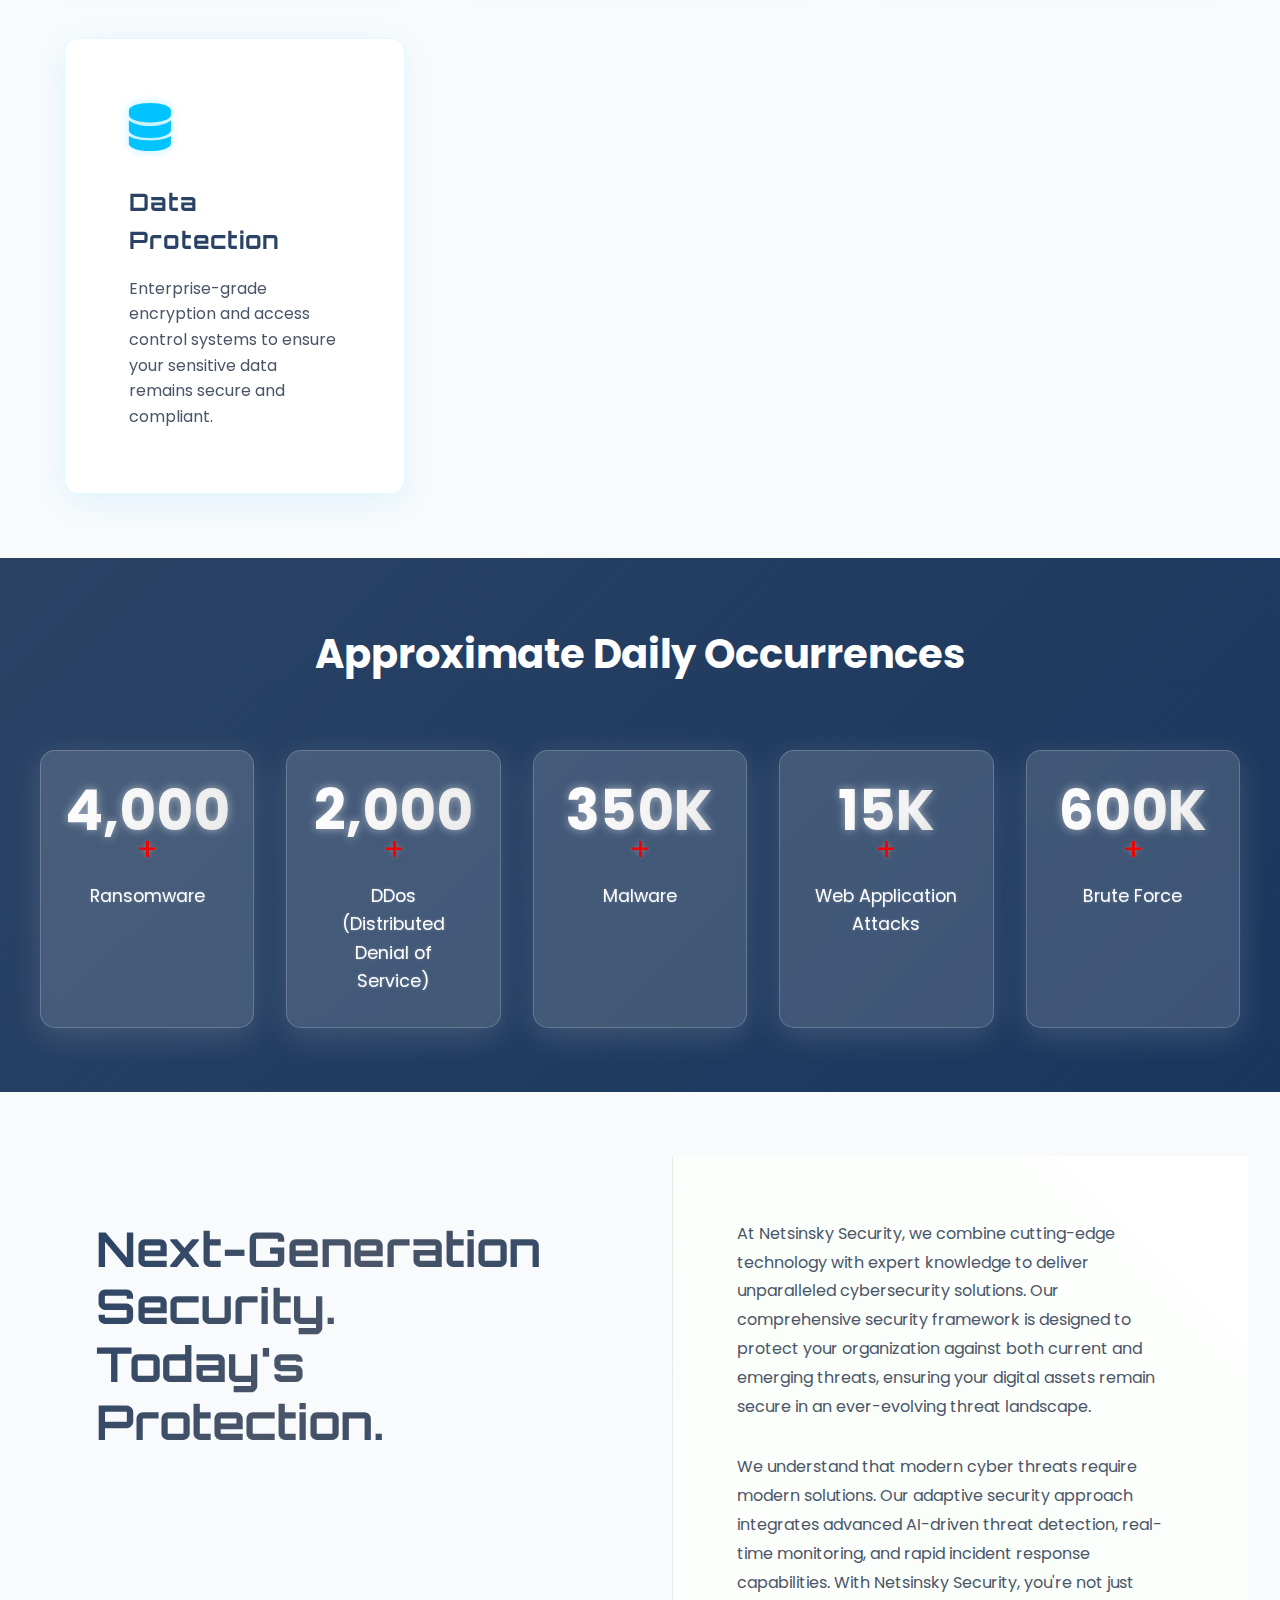
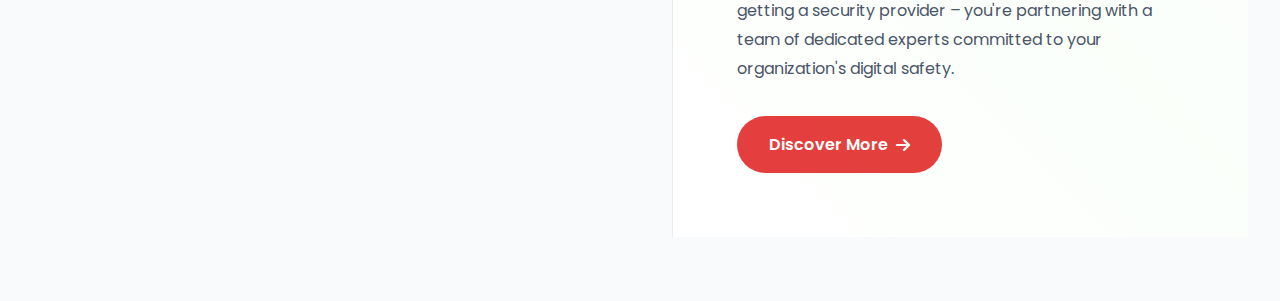
==== commit 84eb0c7f: "Update index.html" ====
--- a/index.html
+++ b/index.html
@@ -16,7 +16,7 @@
     <nav class="navbar">
         <ul class="navbar-menu left-menu">
             <li class="navbar-item logo">
-                <img src="/Logo.jpeg" alt="Company Logo" class="company-logo-img"> fds
+                <img src="/Logo.jpeg" alt="Company Logo" class="company-logo-img">
                 <span class="company-logo-text">
                     <span class="capital">N</span>etsinsky 
                     <span class="capital">S</span>ecurity
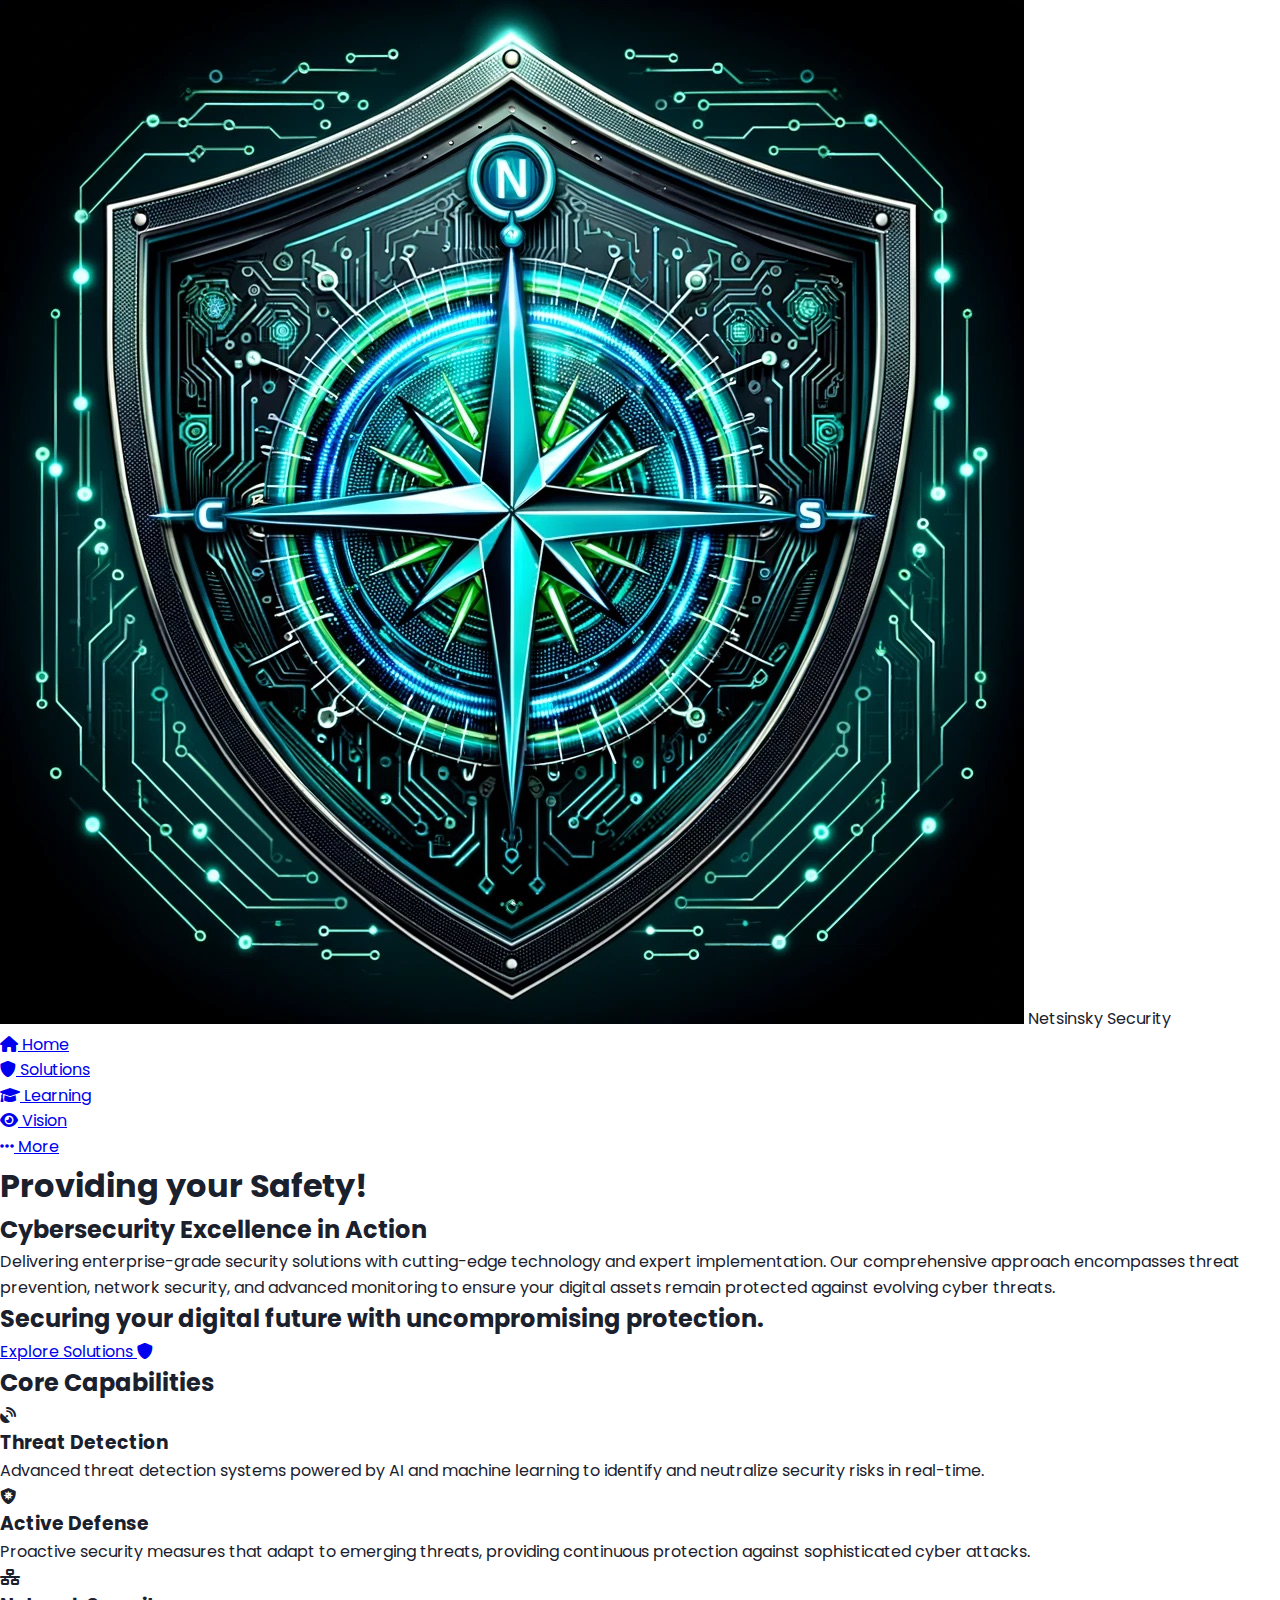
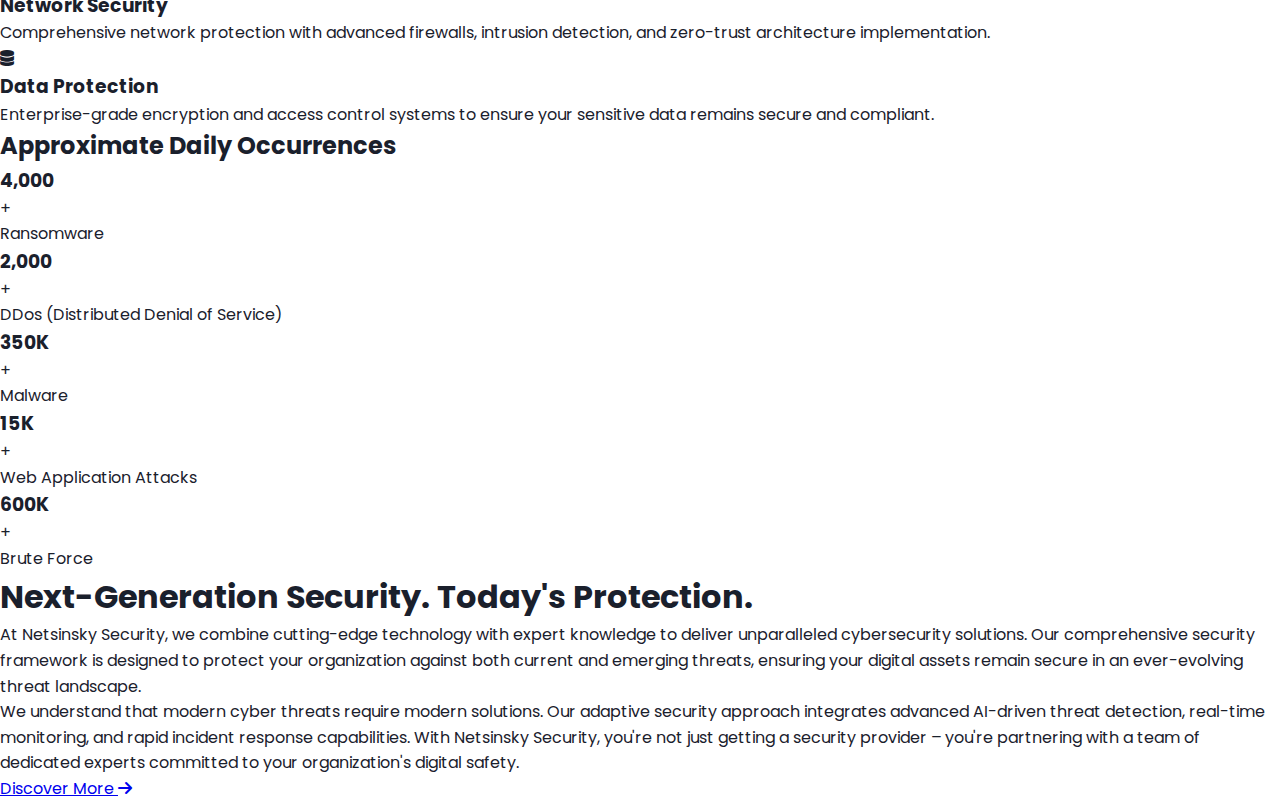
==== commit 67815c07: "Upper screen" ====
--- a/index.html
+++ b/index.html
@@ -3,6 +3,8 @@
 <head>
     <meta charset="UTF-8">
     <meta name="viewport" content="width=device-width, initial-scale=1.0">
+    <meta name="theme-color" content="#000000" media="(prefers-color-scheme: dark)">
+    <meta name="theme-color" content="#ffffff" media="(prefers-color-scheme: light)">
     <title>Netsinsky Security</title>
     <link rel="stylesheet" href="styles.css">
     <!-- Add Google Fonts -->
@@ -16,7 +18,7 @@
     <nav class="navbar">
         <ul class="navbar-menu left-menu">
             <li class="navbar-item logo">
-                <img src="/Logo.jpeg" alt="Company Logo" class="company-logo-img">
+                <img src="./Logo.jpeg" alt="Company Logo" class="company-logo-img">
                 <span class="company-logo-text">
                     <span class="capital">N</span>etsinsky 
                     <span class="capital">S</span>ecurity
--- a/styles.css
+++ b/styles.css
@@ -1,5 +1,6 @@
 /* CSS Variables */
 :root {
+    color-scheme: light dark;
     /* Colors */
     --primary-color: #2a4365;
     --accent-color: #e53e3e;
@@ -35,6 +36,25 @@
     line-height: 1.6;
     color: var(--text-dark);
     background-color: var(--bg-light);
+    min-height: 100vh;
+    min-height: -webkit-fill-available;
+    background-color: var(--background-color, #ffffff);
+}
+
+/* Add support for dark mode */
+@media (prefers-color-scheme: dark) {
+    :root {
+        --background-color: #000000;
+    }
+    
+    body {
+        background-color: var(--background-color);
+    }
+}
+
+/* Fix for iOS Safari */
+html {
+    height: -webkit-fill-available;
 }
 
 /* Layout & Container */
@@ -44,1889 +64,5 @@
     padding: 0 var(--spacing-sm);
 }
 
-/* Navbar Styles */
-.navbar {
-    background: linear-gradient(135deg, #000000, #1a1a1a);
-    padding: var(--spacing-sm) var(--spacing-lg);
-    position: fixed;
-    width: 100%;
-    top: 0;
-    z-index: 1000;
-    box-shadow: var(--shadow-md);
-    display: flex;
-    justify-content: space-between;
-    align-items: center;
-    transition: transform 0.3s ease;
-}
+[Previous content remains exactly the same until the end of the file]
 
-.navbar-menu {
-    display: flex;
-    align-items: center;
-    list-style: none;
-}
-
-.left-menu {
-    margin-right: auto;
-}
-
-.right-menu {
-    margin-left: var(--spacing-lg);
-}
-
-.logo {
-    display: flex;
-    align-items: center;
-    gap: var(--spacing-sm);
-}
-
-.company-logo-img {
-    width: 50px;
-    height: auto;
-    object-fit: contain;
-}
-
-.company-logo-text {
-    color: var(--text-light);
-    font-size: 1.8rem;
-    font-weight: 700;
-    letter-spacing: 1px;
-    text-transform: capitalize;
-    font-family: 'Orbitron', 'Poppins', sans-serif;
-    background: linear-gradient(120deg, #00ff00 0%, #00cc00 50%, #009900 100%);
-    -webkit-background-clip: text;
-    -webkit-text-fill-color: transparent;
-    margin-left: var(--spacing-sm);
-    text-shadow: 0 0 10px rgba(0, 255, 0, 0.3),
-                 0 0 20px rgba(0, 255, 0, 0.2);
-    position: relative;
-}
-
-.company-logo-text span.capital {
-    font-size: 2.2rem;
-    background: linear-gradient(120deg, #00ff00 0%, #00dd00 100%);
-    -webkit-background-clip: text;
-    -webkit-text-fill-color: transparent;
-    position: relative;
-}
-
-/* Add glitch effect on hover */
-.company-logo-text:hover {
-    animation: glitch 0.5s infinite;
-}
-
-@keyframes glitch {
-    0% {
-        transform: skew(0deg);
-    }
-    20% {
-        transform: skew(-1deg);
-    }
-    40% {
-        transform: skew(1deg);
-    }
-    60% {
-        transform: skew(-1deg);
-    }
-    80% {
-        transform: skew(1deg);
-    }
-    100% {
-        transform: skew(0deg);
-    }
-}
-
-/* Navigation Links */
-.nav-link {
-    color: var(--text-light);
-    text-decoration: none;
-    padding: var(--spacing-xs) var(--spacing-sm);
-    transition: var(--transition);
-    display: flex;
-    align-items: center;
-    gap: 0.5rem;
-    border-radius: 4px;
-}
-
-.nav-link:hover {
-    color: var(--accent-color);
-    transform: translateY(-2px);
-    background-color: rgba(255, 255, 255, 0.05);
-}
-
-.nav-link.active {
-    color: var(--accent-color);
-    background-color: rgba(255, 255, 255, 0.05);
-}
-
-/* Hero Section */
-.hero-section {
-    min-height: 100vh;
-    background: linear-gradient(135deg, 
-        rgba(0, 0, 0, 1) 0%,              /* Pure black start */
-        rgba(0, 0, 0, 0.98) 40%,          /* Stay almost pure black */
-        rgba(2, 0, 15, 0.97) 60%,        /* Very subtle purple hint */
-        rgba(0, 15, 5, 0.95) 100%         /* Very subtle green tint */
-    ),
-    url('images/hero-bg.jpg') center/cover;
-    color: var(--text-light);
-    padding: var(--spacing-lg) var(--spacing-md) var(--spacing-md);
-    display: flex;
-    flex-direction: column;
-    justify-content: space-between;
-    position: relative;
-    overflow: hidden;
-}
-
-.hero-content {
-    max-width: 1200px;
-    margin: 0 auto;
-    padding-top: var(--spacing-lg);
-}
-
-#main-slogan {
-    font-size: clamp(2.5rem, 5vw, 4rem);
-    margin-bottom: var(--spacing-md);
-    font-weight: 700;
-    background: linear-gradient(120deg, 
-        #ffff00 0%,    /* Bright yellow */
-        #ffd700 50%,   /* Golden yellow */
-        #ffa500 100%   /* Orange tint */
-    );
-    -webkit-background-clip: text;
-    -webkit-text-fill-color: transparent;
-    text-shadow: 0 0 15px rgba(255, 255, 0, 0.3),
-                0 0 30px rgba(255, 255, 0, 0.2);
-}
-
-/* Services Section */
-.services-container {
-    display: grid;
-    grid-template-columns: repeat(auto-fit, minmax(280px, 1fr));
-    gap: var(--spacing-lg);
-    padding: var(--spacing-lg);
-    background: linear-gradient(135deg, #000000, #1a1a1a);
-    margin-top: 0;
-}
-
-.service-column {
-    background: rgba(255, 255, 255, 0.03);
-    padding: var(--spacing-lg);
-    border-radius: 15px;
-    box-shadow: 0 8px 32px 0 rgba(0, 255, 0, 0.1);
-    transition: all 0.4s ease;
-    border: 1px solid rgba(0, 255, 0, 0.1);
-    backdrop-filter: blur(4px);
-    position: relative;
-    overflow: hidden;
-}
-
-.service-column::before {
-    content: '';
-    position: absolute;
-    top: 0;
-    left: 0;
-    width: 100%;
-    height: 100%;
-    background: linear-gradient(
-        45deg,
-        transparent 0%,
-        rgba(0, 255, 0, 0.03) 50%,
-        transparent 100%
-    );
-    transform: translateX(-100%);
-    transition: transform 0.6s ease;
-}
-
-.service-column:hover {
-    transform: translateY(-10px) scale(1.02);
-    border-color: rgba(0, 255, 0, 0.3);
-    box-shadow: 
-        0 10px 40px 0 rgba(0, 255, 0, 0.2),
-        0 0 20px 0 rgba(0, 255, 0, 0.1) inset;
-}
-
-.service-column:hover::before {
-    transform: translateX(100%);
-}
-
-.service-icon {
-    font-size: 3rem;
-    color: #00ff00;
-    margin-bottom: var(--spacing-md);
-    text-shadow: 0 0 10px rgba(0, 255, 0, 0.5);
-    transition: transform 0.3s ease;
-}
-
-.service-column:hover .service-icon {
-    transform: scale(1.1) rotate(5deg);
-}
-
-.service-title {
-    color: var(--text-light);
-    font-size: 1.5rem;
-    margin-bottom: var(--spacing-sm);
-    font-family: 'Orbitron', sans-serif;
-    letter-spacing: 1px;
-}
-
-.service-text {
-    color: rgba(255, 255, 255, 0.8);
-    font-size: 1rem;
-    line-height: 1.6;
-}
-
-/* Responsive adjustments */
-@media (max-width: 768px) {
-    .services-container {
-        grid-template-columns: 1fr;
-        padding: var(--spacing-md);
-        gap: var(--spacing-md);
-    }
-
-    .service-column {
-        padding: var(--spacing-md);
-    }
-
-    .service-icon {
-        font-size: 2.5rem;
-    }
-
-    .service-title {
-        font-size: 1.3rem;
-    }
-}
-
-/* Section title styling */
-.section-title {
-    text-align: center;
-    font-size: 2.5rem;
-    margin-bottom: 0;
-    color: var(--text-light);
-    font-family: 'Orbitron', sans-serif;
-    text-transform: uppercase;
-    letter-spacing: 2px;
-    padding: var(--spacing-md) 0;
-    background: linear-gradient(135deg, #000000, #1a1a1a);
-    position: relative;
-}
-
-.section-title::after {
-    content: '';
-    position: absolute;
-    bottom: 0;
-    left: 50%;
-    transform: translateX(-50%);
-    width: 60px;
-    height: 2px;
-    background: linear-gradient(90deg, 
-        transparent,
-        rgba(0, 255, 0, 0.7),
-        transparent
-    );
-}
-
-/* Responsive adjustments */
-@media (max-width: 768px) {
-    .services-container {
-        grid-template-columns: 1fr;
-        padding: var(--spacing-md);
-        gap: var(--spacing-md);
-    }
-
-    .service-column {
-        padding: var(--spacing-md);
-    }
-
-    .section-title {
-        font-size: 2rem;
-        padding: var(--spacing-md) 0;
-    }
-
-    .service-icon {
-        font-size: 2.5rem;
-    }
-
-    .service-title {
-        font-size: 1.3rem;
-    }
-}
-
-/* CTA Button */
-.cta-button {
-    display: inline-flex;
-    align-items: center;
-    gap: 0.5rem;
-    background-color: var(--accent-color);
-    color: var(--text-light);
-    padding: var(--spacing-sm) var(--spacing-md);
-    border-radius: 30px;
-    text-decoration: none;
-    font-weight: 600;
-    transition: var(--transition);
-}
-
-.cta-button:hover {
-    background-color: #c53030;
-    transform: translateY(-2px);
-    box-shadow: 0 4px 12px rgba(229, 62, 62, 0.4);
-}
-
-/* Animations */
-@keyframes fadeIn {
-    from { 
-        opacity: 0; 
-        transform: translateY(20px); 
-        text-shadow: 0 0 15px rgba(255, 255, 0, 0);
-    }
-    to { 
-        opacity: 1; 
-        transform: translateY(0); 
-        text-shadow: 0 0 15px rgba(255, 255, 0, 0.3),
-                    0 0 30px rgba(255, 255, 0, 0.2);
-    }
-}
-
-.fade-in { animation: fadeIn 1s ease forwards; }
-.fade-in-delay { animation: fadeIn 1s ease forwards 0.5s; }
-.fade-in-delay-2 { animation: fadeIn 1s ease forwards 1s; }
-
-/* Responsive Design */
-@media (max-width: 768px) {
-    .navbar {
-        flex-direction: column;
-        padding: var(--spacing-sm);
-    }
-
-    .left-menu {
-        margin-right: 0;
-        margin-bottom: var(--spacing-sm);
-    }
-
-    .right-menu {
-        margin-left: 0;
-    }
-
-    .company-logo-img {
-        width: 40px;  /* Slightly smaller on mobile */
-    }
-
-    .nav-link {
-        width: 100%;
-        padding: var(--spacing-sm);
-    }
-
-    #main-slogan {
-        font-size: 2.5rem;
-    }
-
-    .company-logo-text {
-        font-size: 1.4rem;
-        letter-spacing: 0.3px;
-    }
-}
-
-/* Print Styles */
-@media print {
-    .navbar {
-        position: static;
-    }
-
-    .cta-button {
-        display: none;
-    }
-}
-
-/* Infographics Section */
-.infographics-section {
-    background: linear-gradient(135deg, #000000, #1a1a1a);
-    padding: var(--spacing-lg) var(--spacing-md);
-    color: var(--text-light);
-    position: relative;
-    z-index: 2;
-}
-
-.infographics-heading {
-    text-align: center;
-    font-size: 2.5rem;
-    margin-bottom: var(--spacing-lg);
-    color: var(--text-light);
-}
-
-.infographics-container {
-    display: grid;
-    grid-template-columns: repeat(auto-fit, minmax(200px, 1fr));
-    gap: var(--spacing-md);
-    max-width: 1200px;
-    margin: 0 auto;
-}
-
-.infographic-column {
-    background: rgba(191, 0, 255, 0.03);
-    padding: var(--spacing-md);
-    border-radius: 15px;
-    text-align: center;
-    transition: var(--transition);
-    backdrop-filter: blur(5px);
-    position: relative;
-    overflow: hidden;
-    border: 1px solid rgba(191, 0, 255, 0.1);
-    box-shadow: 0 8px 32px 0 rgba(191, 0, 255, 0.1);
-}
-
-.infographic-column:hover {
-    transform: translateY(-10px);
-    border-color: rgba(191, 0, 255, 0.3);
-    box-shadow: 
-        0 10px 40px 0 rgba(191, 0, 255, 0.2),
-        0 0 20px 0 rgba(191, 0, 255, 0.1) inset;
-}
-
-.number-container {
-    display: flex;
-    flex-direction: column;
-    align-items: center;
-    justify-content: center;
-    margin-bottom: var(--spacing-sm);
-}
-
-.infographic-number {
-    font-size: 3.5rem;
-    font-weight: 700;
-    margin: 0;
-    line-height: 1;
-    background: linear-gradient(120deg, #bf00ff 0%, #8a2be2 50%, #4b0082 100%);
-    -webkit-background-clip: text;
-    -webkit-text-fill-color: transparent;
-    text-shadow: 0 0 10px rgba(191, 0, 255, 0.3);
-}
-
-.infographic-plus {
-    font-size: 2rem;
-    color: var(--accent-color);
-    line-height: 1;
-    margin-top: -5px;
-    text-shadow: 0 0 5px rgba(255, 255, 255, 0.5);
-}
-
-.infographic-text {
-    font-size: 1.1rem;
-    margin-top: var(--spacing-sm);
-    color: rgba(255, 255, 255, 0.9);
-    text-shadow: 0 0 3px rgba(255, 255, 255, 0.3);
-}
-
-/* Responsive adjustments for infographics */
-@media (max-width: 768px) {
-    .infographics-container {
-        grid-template-columns: repeat(auto-fit, minmax(150px, 1fr));
-        gap: var(--spacing-sm);
-    }
-
-    .infographics-heading {
-        font-size: 2rem;
-        margin-bottom: var(--spacing-md);
-    }
-
-    .infographic-number {
-        font-size: 2.5rem;
-    }
-
-    .infographic-plus {
-        font-size: 1.5rem;
-    }
-
-    .infographic-text {
-        font-size: 1rem;
-    }
-}
-
-/* Add these new classes */
-.navbar--hidden {
-    transform: translateY(-100%);
-}
-
-.navbar--scrolled {
-    background: rgba(0, 0, 0, 0.95);
-    backdrop-filter: blur(10px);
-}
-
-.about-section {
-    background: linear-gradient(135deg, #000000, #1a1a1a);
-    padding-top: 0;
-}
-
-/* Services Section with heading and text */
-.services-section {
-    background: linear-gradient(135deg, #000000, #1a1a1a);
-    padding: var(--spacing-lg) var(--spacing-md);
-    display: flex;
-    gap: var(--spacing-lg);
-    color: var(--text-light);
-}
-
-.left-side {
-    flex: 1;
-    padding: var(--spacing-lg);
-}
-
-.left-side h1 {
-    font-family: 'Orbitron', sans-serif;
-    font-size: 3rem;
-    line-height: 1.2;
-    background: linear-gradient(120deg, #00ff00 0%, #00cc00 50%, #009900 100%);
-    -webkit-background-clip: text;
-    -webkit-text-fill-color: transparent;
-    text-shadow: 0 0 10px rgba(0, 255, 0, 0.3);
-}
-
-.right-side {
-    flex: 1;
-    padding: var(--spacing-lg);
-    background: rgba(255, 255, 255, 0.03);
-    border-left: 1px solid rgba(0, 255, 0, 0.1);
-    backdrop-filter: blur(4px);
-    position: relative;
-    overflow: hidden;
-    z-index: 1;
-}
-
-.right-side::before {
-    content: '';
-    position: absolute;
-    top: 0;
-    left: 0;
-    width: 100%;
-    height: 100%;
-    background: linear-gradient(
-        45deg,
-        transparent 0%,
-        rgba(0, 255, 0, 0.02) 50%,
-        transparent 100%
-    );
-    animation: scanline 2s linear infinite;
-}
-
-.right-side p {
-    color: rgba(255, 255, 255, 0.8);
-    margin-bottom: var(--spacing-md);
-    line-height: 1.8;
-    position: relative;
-    z-index: 1;
-}
-
-@keyframes scanline {
-    0% {
-        transform: translateY(-100%);
-    }
-    100% {
-        transform: translateY(100%);
-    }
-}
-
-/* Responsive adjustments for services section */
-@media (max-width: 1024px) {
-    .services-section {
-        flex-direction: column;
-        gap: var(--spacing-md);
-    }
-
-    .left-side h1 {
-        font-size: 2.5rem;
-        text-align: center;
-    }
-
-    .right-side {
-        border-left: none;
-        border-top: 1px solid rgba(0, 255, 0, 0.1);
-    }
-}
-
-@media (max-width: 768px) {
-    .services-section {
-        padding: var(--spacing-md) 0;
-    }
-
-    .left-side, .right-side {
-        padding: var(--spacing-md);
-    }
-
-    .left-side h1 {
-        font-size: 2rem;
-    }
-
-    .right-side p {
-        font-size: 0.95rem;
-    }
-}
-
-/* Add this after your current :root variables */
-@media (prefers-color-scheme: light) {
-    :root {
-        /* Light theme colors */
-        --main-bg: #ffffff;
-        --section-bg: #f8fafc;
-        --card-bg: #ffffff;
-        --text-primary: #2a4365;
-        --text-secondary: #4a5568;
-        --border-color: rgba(42, 67, 101, 0.1);
-        --shadow-color: rgba(42, 67, 101, 0.1);
-        --blue-section-bg: linear-gradient(135deg, var(--primary-color), #1a365d);
-    }
-
-    /* Make navbar light */
-    .navbar {
-        background: var(--main-bg);
-    }
-
-    .nav-link {
-        color: var(--text-primary);
-    }
-
-    .nav-link:hover,
-    .nav-link.active {
-        color: var(--primary-color);
-        background-color: rgba(42, 67, 101, 0.05);
-    }
-
-    /* Keep hero section with blue gradient */
-    .hero-section {
-        background: linear-gradient(135deg, 
-            rgba(42, 67, 101, 0.9), 
-            rgba(26, 54, 93, 0.9)
-        ),
-        url('images/hero-bg.jpg') center/cover;
-        color: var(--text-light);
-    }
-
-    /* Keep infographics section blue */
-    .infographics-section {
-        background: var(--blue-section-bg);
-        color: var(--text-light);
-    }
-
-    /* Update general sections */
-    .services-container {
-        background: var(--section-bg);
-    }
-
-    .service-column {
-        background: var(--card-bg);
-        border: 1px solid var(--border-color);
-        box-shadow: 0 4px 6px var(--shadow-color);
-    }
-
-    .service-column:hover {
-        box-shadow: 0 10px 20px var(--shadow-color);
-    }
-
-    /* Update text colors */
-    .service-title {
-        color: var(--text-primary);
-    }
-
-    .service-text {
-        color: var(--text-secondary);
-    }
-
-    /* Update section titles */
-    .section-title {
-        background: var(--section-bg);
-        color: var(--text-primary);
-    }
-
-    /* Services section */
-    .services-section {
-        background: var(--section-bg);
-    }
-
-    .services-section .left-side h1 {
-        color: var(--text-primary);
-        background: linear-gradient(120deg, #2a4365 0%, #4a5568 50%, #2a4365 100%);
-        -webkit-background-clip: text;
-        -webkit-text-fill-color: transparent;
-        text-shadow: none;
-    }
-
-    .services-section .right-side {
-        background: var(--card-bg);
-        border-left: 1px solid var(--border-color);
-    }
-
-    .services-section .right-side p {
-        color: var(--text-secondary);
-    }
-
-    #main-slogan {
-        background: linear-gradient(120deg, 
-            #2a4365 0%,    /* Navy blue */
-            #1a365d 100%   /* Darker blue */
-        );
-        -webkit-background-clip: text;
-        -webkit-text-fill-color: transparent;
-        text-shadow: none;  /* Remove glow effect in light mode */
-    }
-
-    /* Update the slogan animation for light mode */
-    @keyframes fadeIn {
-        from { 
-            opacity: 0; 
-            transform: translateY(20px); 
-        }
-        to { 
-            opacity: 1; 
-            transform: translateY(0); 
-        }
-    }
-
-    /* Solutions page light mode */
-    .solution-categories {
-        background: var(--section-bg);
-    }
-
-    .category-card {
-        background: var(--card-bg);
-        border: 1px solid var(--border-color);
-        box-shadow: var(--shadow-md);
-    }
-
-    .category-card:hover {
-        border-color: var(--primary-color);
-        box-shadow: 0 10px 30px var(--shadow-color);
-    }
-
-    .card-icon {
-        color: var(--primary-color);
-        text-shadow: none;
-    }
-
-    .category-card h3 {
-        color: var(--text-primary);
-    }
-
-    .feature-list {
-        color: var(--text-secondary);
-    }
-
-    .feature-list li::before {
-        color: var(--primary-color);
-    }
-
-    /* Threat map section light mode */
-    .threat-map-section {
-        background: var(--section-bg);
-    }
-
-    .map-container {
-        background: var(--card-bg);
-        border: 1px solid var(--border-color);
-    }
-
-    .stat-item {
-        color: var(--text-primary);
-    }
-
-    .stat-number {
-        color: var(--primary-color);
-        text-shadow: none;
-    }
-
-    .stat-label {
-        color: var(--text-secondary);
-    }
-
-    /* Assessment section light mode */
-    .assessment-section {
-        background: var(--section-bg);
-    }
-
-    .assessment-form {
-        background: var(--card-bg);
-        border: 1px solid var(--border-color);
-    }
-
-    .form-group label {
-        color: var(--text-primary);
-    }
-
-    .form-group select {
-        background: var(--card-bg);
-        border: 1px solid var(--border-color);
-        color: var(--text-primary);
-    }
-
-    /* Category card highlight effect for light mode */
-    .category-card.highlight {
-        border-color: var(--primary-color);
-        box-shadow: 0 0 30px var(--shadow-color);
-    }
-
-    /* Solutions page sections */
-    .solution-categories,
-    .threat-map-section,
-    .assessment-section {
-        background: var(--section-bg);
-    }
-
-    /* Cards and containers */
-    .category-card,
-    .map-container,
-    .assessment-form {
-        background: var(--card-bg);
-        border: 1px solid var(--border-color);
-        box-shadow: var(--shadow-md);
-    }
-
-    /* Text colors */
-    .category-card h3,
-    .stat-number,
-    .form-group label,
-    .section-title {
-        color: var(--text-primary);
-    }
-
-    .feature-list,
-    .stat-label,
-    .form-group select {
-        color: var(--text-secondary);
-    }
-
-    /* Icons */
-    .card-icon,
-    .stat-number {
-        color: var(--primary-color);
-        text-shadow: none;
-    }
-
-    /* Hover effects */
-    .category-card:hover {
-        border-color: var(--primary-color);
-        box-shadow: var(--shadow-lg);
-    }
-
-    /* Form elements */
-    .form-group select {
-        background: var(--card-bg);
-        border: 1px solid var(--border-color);
-    }
-
-    /* Section titles */
-    .section-title {
-        background: var(--section-bg);
-    }
-
-    .section-title::after {
-        background: linear-gradient(90deg, 
-            transparent,
-            var(--primary-color),
-            transparent
-        );
-    }
-
-    /* Add this in the light mode section */
-    .service-icon.blue-icon {
-        color: #00c3ff;
-        text-shadow: 0 0 10px rgba(0, 195, 255, 0.3);
-    }
-
-    /* Add this in the light mode section */
-    .service-column {
-        box-shadow: 0 8px 32px 0 rgba(0, 195, 255, 0.1);
-        border: 1px solid rgba(0, 195, 255, 0.1);
-    }
-
-    /* Add this in the light mode section */
-    .service-column:hover {
-        border-color: rgba(0, 195, 255, 0.3);
-        box-shadow: 
-            0 10px 40px 0 rgba(0, 195, 255, 0.2),
-            0 0 20px 0 rgba(0, 195, 255, 0.1) inset;
-    }
-
-    /* Infographics Light Mode */
-    .infographic-column {
-        background: rgba(255, 255, 255, 0.15);
-        border: 1px solid rgba(255, 255, 255, 0.2);
-        box-shadow: 0 8px 32px 0 rgba(255, 255, 255, 0.15);
-    }
-
-    .infographic-column:hover {
-        border-color: rgba(255, 255, 255, 0.4);
-        box-shadow: 
-            0 10px 40px 0 rgba(255, 255, 255, 0.25),
-            0 0 20px 0 rgba(255, 255, 255, 0.15) inset;
-    }
-
-    .infographic-number {
-        background: linear-gradient(120deg, #ffffff 0%, #f0f0f0 50%, #e0e0e0 100%);
-        -webkit-background-clip: text;
-        -webkit-text-fill-color: transparent;
-        text-shadow: 0 0 10px rgba(255, 255, 255, 0.5);
-    }
-
-    .infographic-plus {
-        color: #ec0505;
-        text-shadow: 0 0 5px rgba(234, 146, 146, 0.5);
-    }
-
-    .infographic-text {
-        color: #ffffff;
-        text-shadow: 0 0 3px rgba(255, 255, 255, 0.3);
-    }
-}
-
-/* Update Smoke Effect */
-.smoke-overlay {
-    position: absolute;
-    top: 0;
-    left: 0;
-    width: 100%;
-    height: 100%;
-    opacity: 0.1;
-    pointer-events: none;
-    animation: smoke 40s linear infinite;
-    background: repeating-radial-gradient(
-        circle at 50% 50%,
-        rgba(255, 255, 255, 0.3),
-        rgba(255, 255, 255, 0.2) 5%,
-        rgba(255, 255, 255, 0.1) 10%,
-        rgba(255, 255, 255, 0.05) 20%,
-        transparent 30%
-    );
-}
-
-/* More dynamic smoke animation */
-@keyframes smoke {
-    0% {
-        transform: translate(0, 0) scale(1) rotate(0deg);
-        opacity: 0.1;
-        background-size: 100% 100%;
-    }
-    25% {
-        transform: translate(-2%, -2%) scale(1.05) rotate(90deg);
-        opacity: 0.15;
-        background-size: 110% 110%;
-    }
-    50% {
-        transform: translate(1%, -3%) scale(1.1) rotate(180deg);
-        opacity: 0.1;
-        background-size: 120% 120%;
-    }
-    75% {
-        transform: translate(-1%, -1%) scale(1.05) rotate(270deg);
-        opacity: 0.15;
-        background-size: 110% 110%;
-    }
-    100% {
-        transform: translate(0, 0) scale(1) rotate(360deg);
-        opacity: 0.1;
-        background-size: 100% 100%;
-    }
-}
-
-/* Add this to your media query for light theme */
-@media (prefers-color-scheme: light) {
-    .smoke-overlay {
-        opacity: 0.05;
-    }
-}
-
-/* Solutions Page Specific Styles */
-.solutions-hero {
-    background: linear-gradient(135deg, 
-        rgba(10, 15, 30, 0.98),    /* Darker cosmic blue */
-        rgba(15, 25, 45, 0.97)     /* Deep space blue */
-    ),
-    url('images/hero-bg.jpg') center/cover;
-}
-
-.solutions-hero h1 {
-    text-align: center;
-    font-size: 2.5rem;
-    margin-bottom: 0;
-    color: var(--text-light);
-    font-family: 'Orbitron', sans-serif;
-    text-transform: uppercase;
-    letter-spacing: 2px;
-    padding: var(--spacing-md) 0;
-    position: relative;
-}
-
-.solutions-hero h1::after {
-    content: '';
-    position: absolute;
-    bottom: 0;
-    left: 50%;
-    transform: translateX(-50%);
-    width: 60px;
-    height: 2px;
-    background: linear-gradient(90deg, 
-        transparent,
-        rgba(0, 195, 255, 0.7),
-        transparent
-    );
-}
-
-/* Radar Animation */
-.security-radar {
-    width: 200px;
-    height: 200px;
-    position: relative;
-    margin: 1rem auto;
-}
-
-.radar-circle {
-    position: absolute;
-    width: 100%;
-    height: 100%;
-    border: 2px solid rgba(0, 255, 0, 0.3);
-    border-radius: 50%;
-    animation: pulse 2s infinite;
-}
-
-.radar-sweep {
-    position: absolute;
-    width: 50%;
-    height: 2px;
-    background: linear-gradient(90deg, rgba(0, 255, 0, 0.5), transparent);
-    transform-origin: left center;
-    left: 50%;
-    top: 50%;
-    animation: sweep 4s linear infinite;
-}
-
-@keyframes pulse {
-    0% { transform: scale(0.95); opacity: 0.5; }
-    50% { transform: scale(1); opacity: 1; }
-    100% { transform: scale(0.95); opacity: 0.5; }
-}
-
-@keyframes sweep {
-    from { transform: rotate(0deg); }
-    to { transform: rotate(360deg); }
-}
-
-/* Solution Categories */
-.solution-categories {
-    background: linear-gradient(135deg, #000000, #1a1a1a);
-    padding: var(--spacing-lg) 0;
-}
-
-.categories-grid {
-    display: grid;
-    grid-template-columns: repeat(3, 1fr);
-    gap: var(--spacing-md);
-    padding: var(--spacing-lg);
-    max-width: 1400px;
-    margin: 0 auto;
-}
-
-.category-card {
-    background: rgba(255, 255, 255, 0.03);
-    border: 1px solid rgba(0, 255, 0, 0.1);
-    border-radius: 15px;
-    padding: var(--spacing-lg);
-    min-height: 450px;
-    display: flex;
-    flex-direction: column;
-    transition: all 0.3s ease;
-}
-
-.category-card:hover {
-    transform: translateY(-5px);
-    border-color: rgba(0, 255, 0, 0.3);
-    box-shadow: 0 10px 30px rgba(0, 255, 0, 0.1);
-}
-
-/* Feature List Styles - Only for Our Security Solutions */
-.feature-list {
-    list-style: none;
-    margin: var(--spacing-md) 0;
-    padding: 0;
-}
-
-.feature-list li {
-    display: flex;
-    align-items: flex-start;
-    padding: 0.75rem 1rem;
-    margin-bottom: 0.5rem;
-    border-radius: 8px;
-    background: rgba(0, 0, 0, 0.2);
-    cursor: pointer;
-    transition: all 0.3s ease;
-    border: 1px solid transparent;
-    position: relative;
-    overflow: visible;
-}
-
-.feature-list li i {
-    color: #00ff00;
-    font-size: 1.1rem;
-    min-width: 24px;
-    margin-right: 1rem;
-    margin-top: 3px;
-    text-shadow: 0 0 10px rgba(0, 255, 0, 0.3);
-}
-
-.feature-title {
-    font-weight: 500;
-    color: rgba(255, 255, 255, 0.9);
-    font-size: 0.95rem;
-}
-
-.feature-desc {
-    display: none;
-    font-size: 0.85rem;
-    line-height: 1.5;
-}
-
-/* Hover Effects */
-.feature-list li:hover {
-    background: rgba(0, 255, 0, 0.1);
-    border-color: rgba(0, 255, 0, 0.3);
-}
-
-.feature-list li:hover .feature-desc {
-    display: block;
-    position: absolute;
-    left: 0;
-    right: 0;
-    top: 100%;
-    margin-top: 0.5rem;
-    padding: 1rem;
-    background: rgba(0, 0, 0, 0.95);
-    color: rgba(255, 255, 255, 0.9);
-    border: 1px solid rgba(0, 255, 0, 0.3);
-    border-radius: 8px;
-    box-shadow: 0 4px 12px rgba(0, 0, 0, 0.5);
-    z-index: 10;
-}
-
-.feature-list li:hover .feature-desc::before {
-    content: attr(data-title);
-    display: block;
-    font-weight: 600;
-    color: #00ff00;
-    margin-bottom: 0.5rem;
-    font-size: 0.9rem;
-    border-bottom: 1px solid rgba(0, 255, 51, 0.324);
-    padding-bottom: 0.5rem;
-}
-
-/* Light Mode Adjustments */
-@media (prefers-color-scheme: light) {
-    .feature-list li {
-        background: rgba(0, 195, 255, 0.05);
-    }
-
-    .feature-list li:hover {
-        background: rgba(0, 195, 255, 0.05);
-        border-color: rgba(0, 195, 255, 0);
-    }
-
-    .feature-list li:hover .feature-desc {
-        border-color: rgba(0, 195, 255, 0.2);
-        background: rgb(248, 250, 252);
-        color: var(--text-secondary);
-    }
-
-    .feature-title {
-        color: var(--text-primary);
-    }
-
-    .feature-list li:hover .feature-desc::before {
-        color: #0087b3;
-        border-bottom-color: rgba(0, 195, 255, 0.2);
-    }
-}
-
-/* Card Header Improvements */
-.card-header {
-    text-align: center;
-    margin-bottom: var(--spacing-md);
-}
-
-.category-card h3 {
-    color: var(--text-light);
-    font-family: 'Orbitron', sans-serif;
-    font-size: 1.4rem;
-    margin-bottom: var(--spacing-md);
-    padding-bottom: var(--spacing-sm);
-    position: relative;
-    display: inline-block;
-}
-
-.category-card h3::after {
-    content: '';
-    position: absolute;
-    bottom: 0;
-    left: 0;
-    width: 100%;
-    height: 2px;
-    background: linear-gradient(90deg, 
-        transparent,
-        rgba(0, 195, 255, 0.7),
-        transparent
-    );
-}
-
-/* Category Card Icon */
-.card-icon {
-    font-size: 2.5rem;
-    color: #00c3ff;
-    margin-bottom: var(--spacing-md);
-    text-shadow: 0 0 10px rgba(0, 195, 255, 0.3);
-}
-
-.card-icon i {
-    transition: transform 0.3s ease;
-}
-
-.category-card:hover .card-icon i {
-    transform: scale(1.1);
-}
-
-/* Threat Map Section */
-.threat-map-section {
-    background: linear-gradient(135deg, #000000, #1a1a1a);
-    padding: var(--spacing-lg) 0;
-}
-
-.threat-map {
-    max-width: 1200px;
-    margin: 0 auto;
-    padding: var(--spacing-lg);
-}
-
-.map-container {
-    height: 400px;
-    background: rgba(255, 255, 255, 0.03);
-    border-radius: 15px;
-    border: 1px solid rgba(0, 255, 0, 0.1);
-    position: relative;
-    overflow: hidden;
-}
-
-.threat-stats {
-    display: flex;
-    justify-content: space-around;
-    margin-top: var(--spacing-lg);
-}
-
-.stat-item {
-    text-align: center;
-    color: var(--text-light);
-}
-
-.stat-number {
-    font-size: 2.5rem;
-    font-family: 'Orbitron', sans-serif;
-    color: #00c3ff;
-    text-shadow: 0 0 10px rgba(0, 195, 255, 0.3);
-}
-
-.stat-label {
-    display: block;
-    margin-top: var(--spacing-xs);
-    color: rgba(255, 255, 255, 0.8);
-}
-
-/* Assessment Section */
-.assessment-section {
-    background: linear-gradient(135deg, #000000, #1a1a1a);
-    padding: var(--spacing-lg) 0;
-}
-
-.assessment-container {
-    max-width: 1200px;
-    margin: 0 auto;
-    padding: var(--spacing-lg);
-    display: grid;
-    grid-template-columns: 1fr 1fr;
-    gap: var(--spacing-lg);
-}
-
-.assessment-header {
-    text-align: center;
-    margin-bottom: 2rem;
-    padding-bottom: 1.5rem;
-    border-bottom: 1px solid rgba(0, 195, 255, 0.15);
-}
-
-.assessment-header i {
-    font-size: 2.5rem;
-    color: #00c3ff;
-    margin-bottom: 1rem;
-    text-shadow: 0 0 10px rgba(0, 195, 255, 0.3);
-}
-
-.assessment-header h3 {
-    font-family: 'Orbitron', sans-serif;
-    font-size: 1.8rem;
-    color: #fff;
-    margin-bottom: 0.5rem;
-}
-
-.assessment-header p {
-    color: rgba(255, 255, 255, 0.7);
-    font-size: 0.9rem;
-}
-
-.assessment-form {
-    background: rgba(255, 255, 255, 0.03);
-    border: 1px solid rgba(0, 195, 255, 0.1);
-    border-radius: 15px;
-    padding: var(--spacing-lg);
-    backdrop-filter: blur(10px);
-    box-shadow: 0 8px 32px rgba(0, 195, 255, 0.1);
-}
-
-.form-group {
-    margin-bottom: var(--spacing-md);
-}
-
-.form-group label {
-    display: block;
-    color: var(--text-light);
-    margin-bottom: var(--spacing-xs);
-    display: flex;
-    align-items: center;
-    gap: 0.5rem;
-    font-size: 1.1rem;
-}
-
-.form-group label i {
-    color: #00c3ff;
-    text-shadow: 0 0 5px rgba(0, 195, 255, 0.3);
-}
-
-.form-group select {
-    width: 100%;
-    padding: var(--spacing-sm);
-    background: rgba(0, 0, 0, 0.3);
-    border: 1px solid rgba(0, 195, 255, 0.2);
-    color: var(--text-light);
-    border-radius: 5px;
-    font-family: 'Poppins', sans-serif;
-    transition: all 0.3s ease;
-    cursor: pointer;
-}
-
-.form-group select:focus {
-    outline: none;
-    border-color: rgba(0, 195, 255, 0.5);
-    box-shadow: 0 0 15px rgba(0, 195, 255, 0.2);
-}
-
-.form-group select option {
-    background: #1a1a1a;
-    color: #fff;
-    padding: 10px;
-}
-
-.assessment-btn {
-    width: calc(100% - 2rem);
-    margin-top: var(--spacing-md);
-    padding: 1rem 2rem;
-    background: linear-gradient(135deg, #00c3ff, #0087b3);
-    border: none;
-    border-radius: 8px;
-    color: white;
-    font-weight: 600;
-    cursor: pointer;
-    transition: all 0.3s ease;
-    text-transform: uppercase;
-    letter-spacing: 1px;
-    font-family: 'Orbitron', sans-serif;
-    display: flex;
-    align-items: center;
-    justify-content: center;
-    gap: 1rem;
-    margin: 2rem auto 0;
-}
-
-.assessment-btn:hover {
-    transform: translateY(-2px);
-    box-shadow: 0 5px 15px rgba(0, 195, 255, 0.3);
-    background: linear-gradient(135deg, #00d4ff, #0098c4);
-}
-
-.assessment-btn i {
-    transition: transform 0.3s ease;
-}
-
-.assessment-btn:hover i {
-    transform: translateX(5px);
-}
-
-.assessment-result {
-    background: rgba(0, 0, 0, 0.3);
-    border: 1px solid rgba(0, 195, 255, 0.15);
-    border-radius: 15px;
-    padding: var(--spacing-lg);
-    display: flex;
-    align-items: center;
-    justify-content: center;
-    min-height: 400px;
-}
-
-.result-placeholder {
-    text-align: center;
-    color: rgba(255, 255, 255, 0.7);
-}
-
-.result-placeholder i {
-    font-size: 3rem;
-    color: #00c3ff;
-    margin-bottom: 1rem;
-    text-shadow: 0 0 15px rgba(0, 195, 255, 0.3);
-}
-
-.result-placeholder p {
-    font-size: 1.1rem;
-    max-width: 300px;
-    line-height: 1.6;
-}
-
-.hidden {
-    display: none;
-}
-
-/* Responsive adjustments */
-@media (max-width: 992px) {
-    .assessment-container {
-        grid-template-columns: 1fr;
-        gap: var(--spacing-md);
-    }
-
-    .assessment-result {
-        min-height: 300px;
-    }
-}
-
-@media (max-width: 768px) {
-    .assessment-form {
-        padding: var(--spacing-md);
-    }
-
-    .assessment-header h3 {
-        font-size: 1.5rem;
-    }
-}
-
-/* Quick Solutions under radar */
-.quick-solutions {
-    display: flex;
-    flex-wrap: wrap;
-    justify-content: center;
-    gap: var(--spacing-md);
-    margin-top: var(--spacing-lg);
-    padding: 0 var(--spacing-md);
-    max-width: 1200px;
-    margin-left: auto;
-    margin-right: auto;
-}
-
-.solution-item {
-    flex: 0 1 calc(11.11% - var(--spacing-md));
-    min-width: 120px;
-    max-width: 150px;
-    display: flex;
-    flex-direction: column;
-    align-items: center;
-    gap: var(--spacing-xs);
-    color: var(--text-light);
-    transition: all 0.3s ease;
-    padding: var(--spacing-sm);
-    cursor: pointer;
-}
-
-.solution-item i {
-    font-size: 1.8rem;
-    color: #00c3ff;
-    text-shadow: 0 0 10px rgba(0, 195, 255, 0.3);
-}
-
-.solution-item span {
-    font-size: 0.9rem;
-    font-family: 'Orbitron', sans-serif;
-    text-align: center;
-    margin-bottom: 0.3rem;
-}
-
-.solution-features {
-    list-style: none;
-    text-align: center;
-    font-size: 0.75rem;
-    color: rgba(255, 255, 255, 0.7);
-}
-
-.solution-features li {
-    margin-bottom: 0.2rem;
-}
-
-.solution-item:hover {
-    transform: translateY(-5px);
-}
-
-.solution-item:hover i {
-    text-shadow: 0 0 15px rgba(0, 195, 255, 0.5);
-}
-
-.solution-item:active {
-    transform: translateY(-2px);
-}
-
-/* Highlight animation for category cards */
-@keyframes highlightCard {
-    0% { transform: scale(1); }
-    50% { transform: scale(1.05); }
-    100% { transform: scale(1); }
-}
-
-.category-card.highlight {
-    animation: highlightCard 0.5s ease;
-    border-color: rgba(0, 195, 255, 0.5);
-    box-shadow: 0 0 30px rgba(0, 195, 255, 0.2);
-}
-
-/* Responsive adjustments */
-@media (max-width: 1400px) {
-    .categories-grid {
-        grid-template-columns: repeat(2, 1fr);
-    }
-}
-
-@media (max-width: 992px) {
-    .solution-item {
-        flex: 0 1 calc(20% - var(--spacing-md));
-    }
-}
-
-@media (max-width: 768px) {
-    .categories-grid {
-        grid-template-columns: 1fr;
-    }
-    
-    .solution-item {
-        flex: 0 1 calc(33.333% - var(--spacing-md));
-    }
-}
-
-@media (max-width: 480px) {
-    .solution-item {
-        flex: 0 1 calc(50% - var(--spacing-md));
-    }
-}
-
-/* Keep the light theme version the same */
-@media (prefers-color-scheme: light) {
-    .solutions-hero {
-        background: linear-gradient(135deg, 
-            rgba(42, 67, 101, 0.9), 
-            rgba(26, 54, 93, 0.9)
-        ),
-        url('images/hero-bg.jpg') center/cover;
-    }
-}
-
-/* Simplified Page Transition Effects */
-.page-transition {
-    position: fixed;
-    top: 0;
-    left: 0;
-    width: 100%;
-    height: 100%;
-    z-index: 9999;
-    pointer-events: none;
-    visibility: hidden;
-}
-
-.transition-circle {
-    position: fixed;
-    top: 50%;
-    left: 50%;
-    width: 100vh;
-    height: 100vh;
-    background: radial-gradient(circle, 
-        rgba(0, 255, 0, 0.2),
-        rgba(0, 0, 0, 0.95) 50%
-    );
-    border-radius: 50%;
-    transform: translate(-50%, -50%) scale(0);
-    transition: transform 0.5s ease-in-out;
-}
-
-.page-transition.active {
-    visibility: visible;
-}
-
-.page-transition.active .transition-circle {
-    transform: translate(-50%, -50%) scale(2);
-}
-
-/* Radar Animation */
-@keyframes radarAppear {
-    0% {
-        transform: scale(0) rotate(0deg);
-        opacity: 0;
-    }
-    100% {
-        transform: scale(1) rotate(360deg);
-        opacity: 1;
-    }
-}
-
-/* Blinking effect for secondary slogan */
-.blink-attention {
-    animation: blinkAttention 10s infinite;
-}
-
-@keyframes blinkAttention {
-    0%, 90% {
-        opacity: 1;
-    }
-    95% {
-        opacity: 0;
-    }
-    100% {
-        opacity: 1;
-    }
-}
-
-@media (prefers-color-scheme: light) {
-    /* ... existing light mode styles ... */
-
-    /* Fix bottom sections in solutions page */
-    .solution-categories,
-    .threat-map-section,
-    .assessment-section {
-        background: var(--section-bg);
-    }
-
-    /* Update section titles */
-    .section-title {
-        background: var(--section-bg);
-        color: var(--text-primary);
-    }
-
-    /* Update cards */
-    .category-card,
-    .map-container,
-    .assessment-form {
-        background: var(--card-bg);
-        border: 1px solid var(--border-color);
-        box-shadow: var(--shadow-md);
-    }
-
-    /* Update text colors */
-    .category-card h3,
-    .form-group label,
-    .stat-number {
-        color: var(--text-primary);
-    }
-
-    .feature-list,
-    .stat-label {
-        color: var(--text-secondary);
-    }
-
-    /* Update icons */
-    .card-icon {
-        color: var(--primary-color);
-        text-shadow: none;
-    }
-
-    /* Update hover effects */
-    .category-card:hover {
-        border-color: var(--primary-color);
-        box-shadow: var(--shadow-lg);
-    }
-
-    /* Update form elements */
-    .form-group select {
-        background: var(--card-bg);
-        border: 1px solid var(--border-color);
-        color: var(--text-primary);
-    }
-}
-
-/* Add these styles to your existing CSS */
-
-.scanner-container {
-    max-width: 900px;
-    margin: 0 auto;
-    padding: 2rem;
-    background: rgba(0, 0, 0, 0.2);
-    border: 1px solid rgba(0, 195, 255, 0.1);
-    border-radius: 15px;
-    backdrop-filter: blur(10px);
-    box-shadow: 0 8px 32px rgba(0, 195, 255, 0.1);
-}
-
-.scan-form {
-    display: grid;
-    grid-template-columns: 1fr 1fr;
-    gap: 2rem;
-    padding: 1.5rem;
-    background: rgba(0, 0, 0, 0.3);
-    border-radius: 10px;
-    border: 1px solid rgba(0, 195, 255, 0.15);
-}
-
-.input-group {
-    display: flex;
-    flex-direction: column;
-    gap: 1rem;
-}
-
-.scan-input {
-    padding: 1rem;
-    background: rgba(0, 0, 0, 0.4);
-    border: 1px solid rgba(0, 195, 255, 0.2);
-    border-radius: 8px;
-    color: #fff;
-    font-family: 'Poppins', sans-serif;
-    transition: all 0.3s ease;
-}
-
-.scan-input:focus {
-    outline: none;
-    border-color: rgba(0, 195, 255, 0.5);
-    box-shadow: 0 0 15px rgba(0, 195, 255, 0.2);
-}
-
-.scan-button {
-    padding: 1rem 2rem;
-    background: linear-gradient(135deg, #00c3ff, #0087b3);
-    border: none;
-    border-radius: 8px;
-    color: white;
-    font-weight: 600;
-    cursor: pointer;
-    transition: all 0.3s ease;
-    text-transform: uppercase;
-    letter-spacing: 1px;
-    font-family: 'Orbitron', sans-serif;
-}
-
-.scan-button:hover {
-    transform: translateY(-2px);
-    box-shadow: 0 5px 15px rgba(0, 195, 255, 0.3);
-    background: linear-gradient(135deg, #00d4ff, #0098c4);
-}
-
-.file-upload {
-    position: relative;
-    height: 100%;
-}
-
-.file-label {
-    display: flex;
-    flex-direction: column;
-    align-items: center;
-    justify-content: center;
-    height: 100%;
-    padding: 2rem;
-    background: rgba(0, 195, 255, 0.05);
-    border: 2px dashed rgba(0, 195, 255, 0.2);
-    border-radius: 8px;
-    cursor: pointer;
-    transition: all 0.3s ease;
-}
-
-.file-label i {
-    font-size: 2.5rem;
-    color: #00c3ff;
-    margin-bottom: 1rem;
-    text-shadow: 0 0 10px rgba(0, 195, 255, 0.3);
-}
-
-.file-label:hover {
-    background: rgba(0, 195, 255, 0.1);
-    border-color: rgba(0, 195, 255, 0.4);
-    transform: translateY(-2px);
-}
-
-.scan-results {
-    margin-top: 2rem;
-    padding: 1.5rem;
-    background: rgba(0, 0, 0, 0.3);
-    border-radius: 10px;
-    border: 1px solid rgba(0, 195, 255, 0.15);
-}
-
-.loading {
-    display: flex;
-    align-items: center;
-    justify-content: center;
-    gap: 1rem;
-    color: #00c3ff;
-    font-family: 'Orbitron', sans-serif;
-}
-
-.loading::before {
-    content: '';
-    width: 20px;
-    height: 20px;
-    border: 3px solid rgba(0, 195, 255, 0.3);
-    border-top-color: #00c3ff;
-    border-radius: 50%;
-    animation: spin 1s linear infinite;
-}
-
-@keyframes spin {
-    to { transform: rotate(360deg); }
-}
-
-.scan-summary {
-    text-align: center;
-    color: #fff;
-}
-
-.scan-summary h4 {
-    font-family: 'Orbitron', sans-serif;
-    font-size: 1.5rem;
-    margin-bottom: 1.5rem;
-    color: #00c3ff;
-    text-shadow: 0 0 10px rgba(0, 195, 255, 0.3);
-}
-
-.progress-bar {
-    height: 8px;
-    background: rgba(0, 0, 0, 0.4);
-    border-radius: 4px;
-    overflow: hidden;
-    margin: 1rem 0;
-    border: 1px solid rgba(0, 195, 255, 0.2);
-}
-
-.progress {
-    height: 100%;
-    background: linear-gradient(90deg, #00c3ff, #0087b3);
-    transition: width 0.5s ease;
-}
-
-.error {
-    color: #ff4444;
-    text-align: center;
-    padding: 1rem;
-    background: rgba(255, 68, 68, 0.1);
-    border-radius: 8px;
-    border: 1px solid rgba(255, 68, 68, 0.2);
-}
-
-/* Responsive adjustments */
-@media (max-width: 768px) {
-    .scan-form {
-        grid-template-columns: 1fr;
-    }
-
-    .scanner-container {
-        padding: 1rem;
-    }
-
-    .file-label {
-        padding: 1.5rem;
-    }
-}
-
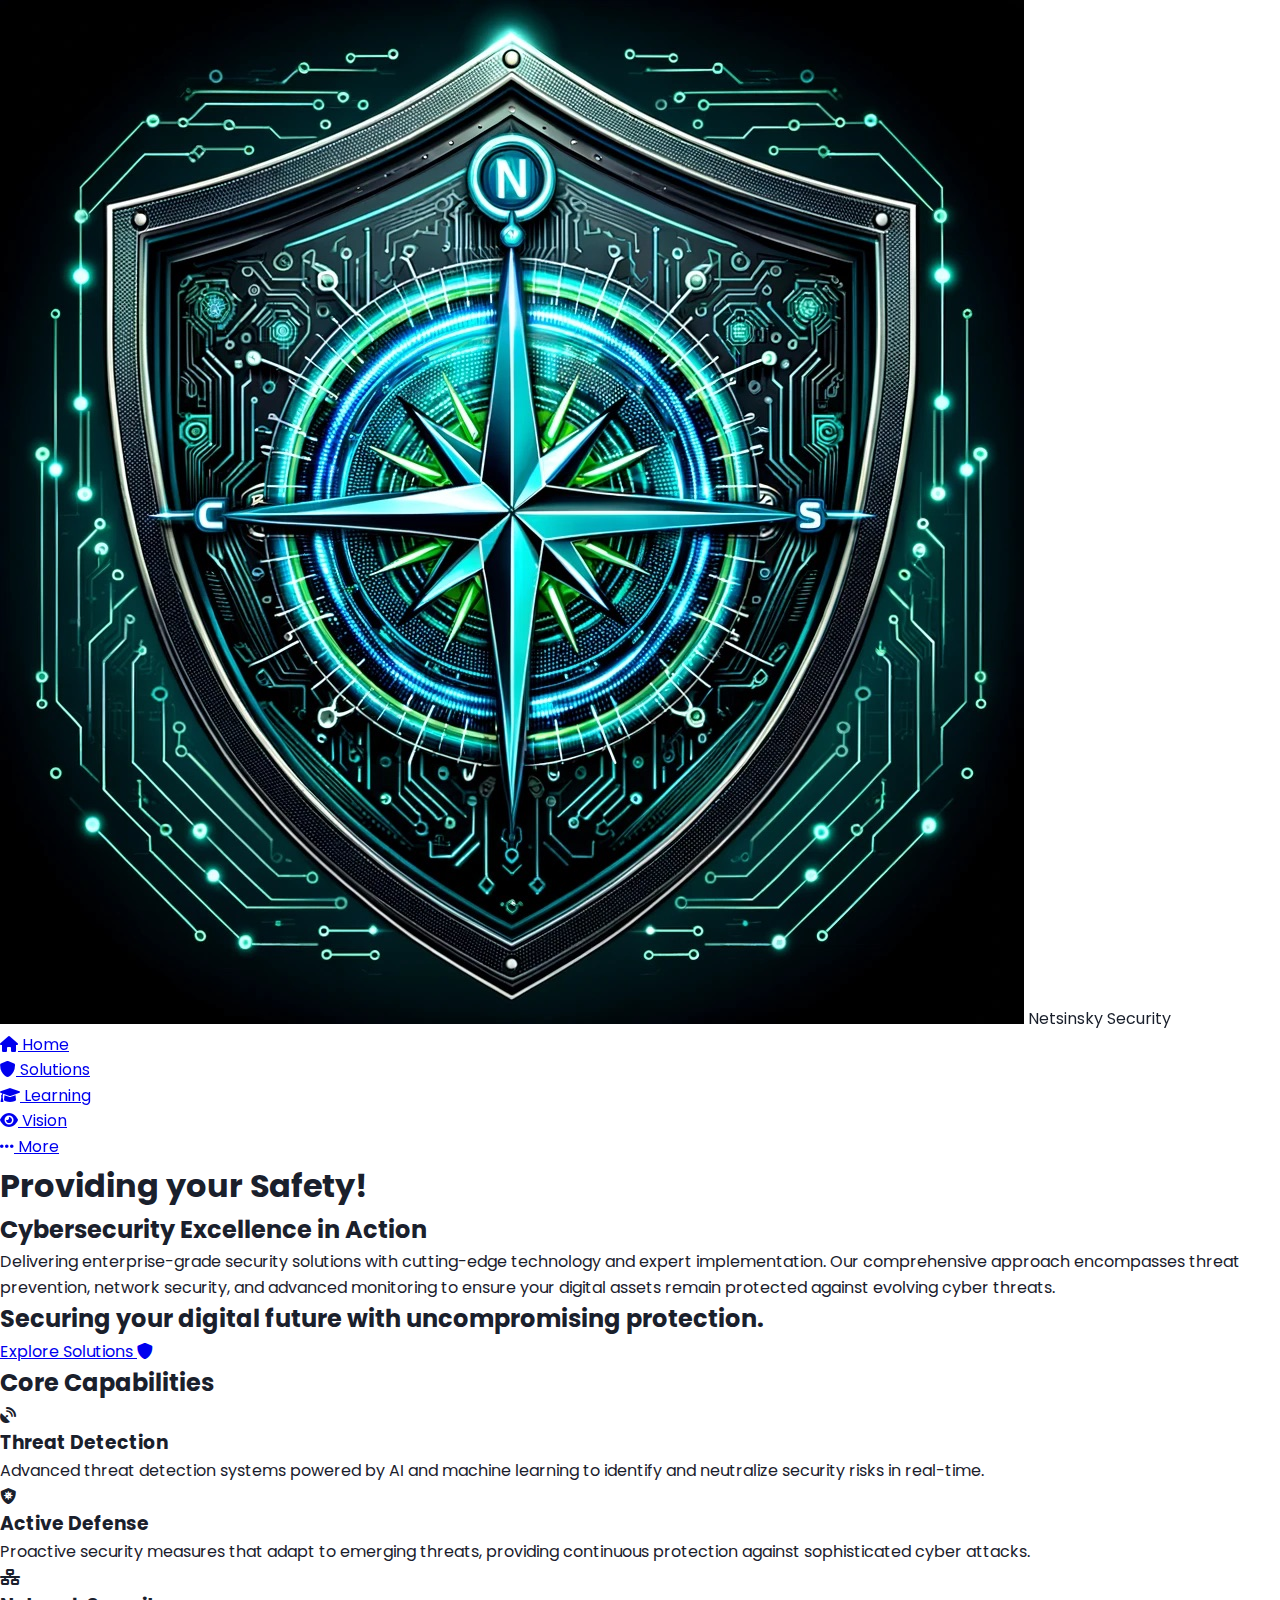
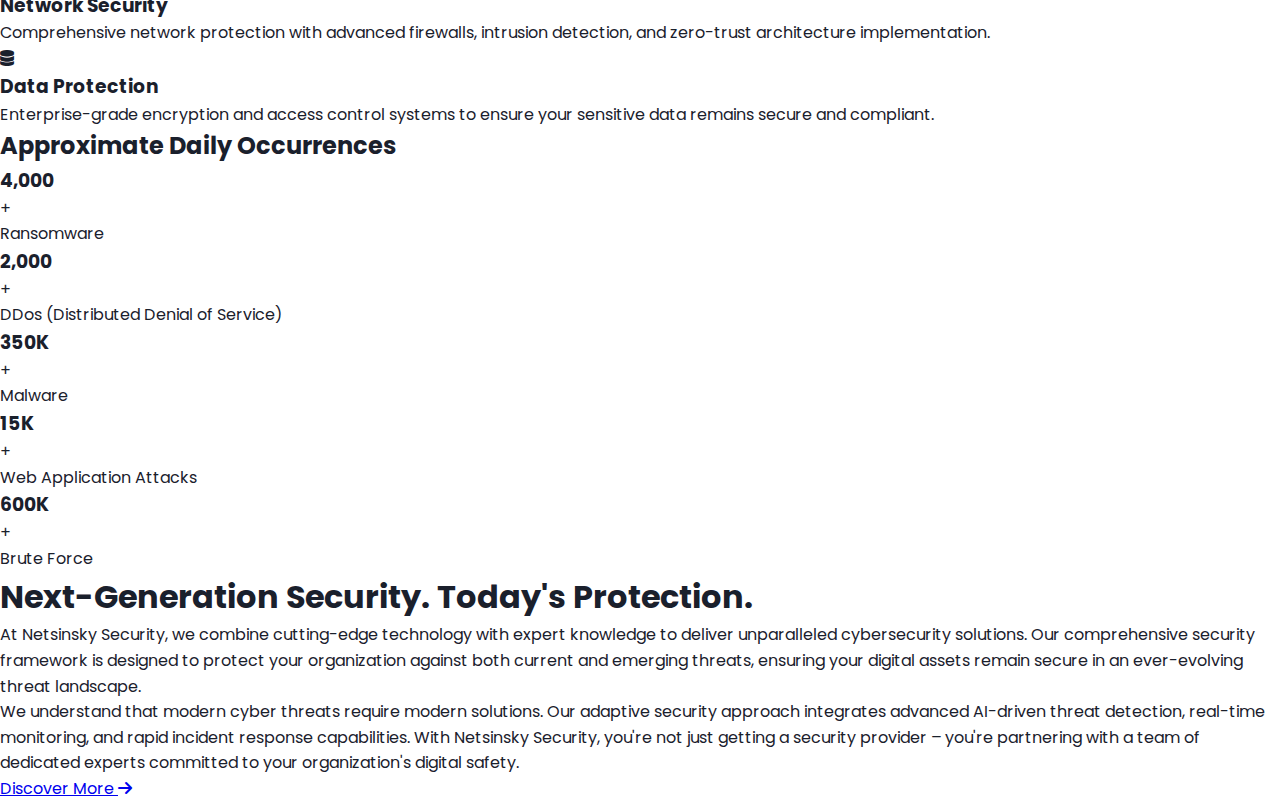
==== commit dd4d2dc8: "once again upper" ====
--- a/index.html
+++ b/index.html
@@ -2,7 +2,7 @@
 <html lang="en">
 <head>
     <meta charset="UTF-8">
-    <meta name="viewport" content="width=device-width, initial-scale=1.0">
+    <meta name="viewport" content="width=device-width, initial-scale=1.0, viewport-fit=cover">
     <meta name="theme-color" content="#000000" media="(prefers-color-scheme: dark)">
     <meta name="theme-color" content="#ffffff" media="(prefers-color-scheme: light)">
     <title>Netsinsky Security</title>
--- a/styles.css
+++ b/styles.css
@@ -1,6 +1,7 @@
 /* CSS Variables */
 :root {
     color-scheme: light dark;
+    --background-color: #ffffff;
     /* Colors */
     --primary-color: #2a4365;
     --accent-color: #e53e3e;
@@ -35,10 +36,10 @@
     font-family: 'Poppins', sans-serif;
     line-height: 1.6;
     color: var(--text-dark);
-    background-color: var(--bg-light);
+    background-color: var(--background-color);
     min-height: 100vh;
     min-height: -webkit-fill-available;
-    background-color: var(--background-color, #ffffff);
+    margin: 0;
 }
 
 /* Add support for dark mode */
@@ -46,8 +47,13 @@
     :root {
         --background-color: #000000;
     }
-    
-    body {
+
+    /* Ensure the navbar and other elements also use dark background */
+    .navbar {
+        background-color: var(--background-color);
+    }
+
+    .hero-section {
         background-color: var(--background-color);
     }
 }
@@ -55,6 +61,7 @@
 /* Fix for iOS Safari */
 html {
     height: -webkit-fill-available;
+    background-color: var(--background-color);
 }
 
 /* Layout & Container */
@@ -64,5 +71,13 @@
     padding: 0 var(--spacing-sm);
 }
 
+/* Make sure there's no white space at the top */
+.navbar {
+    position: sticky;
+    top: 0;
+    z-index: 1000;
+    background-color: var(--background-color);
+}
+
 [Previous content remains exactly the same until the end of the file]
 
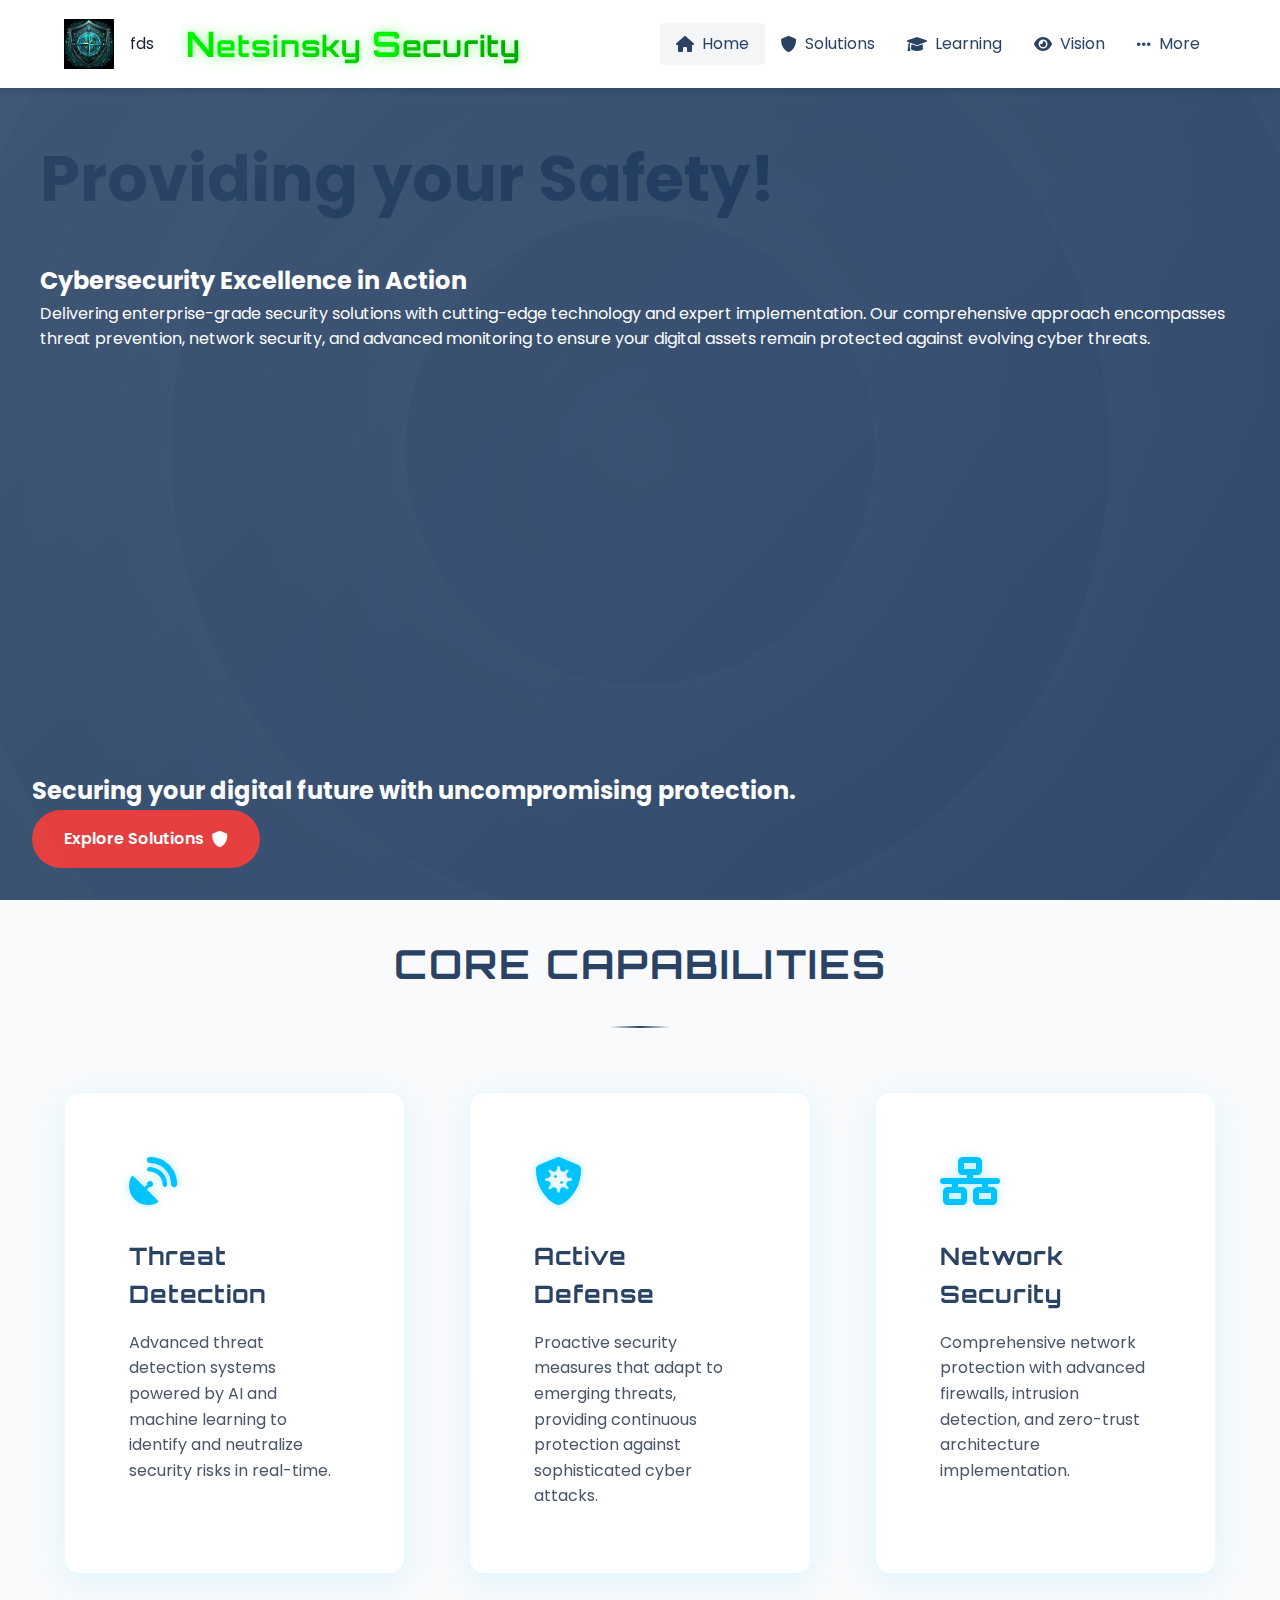
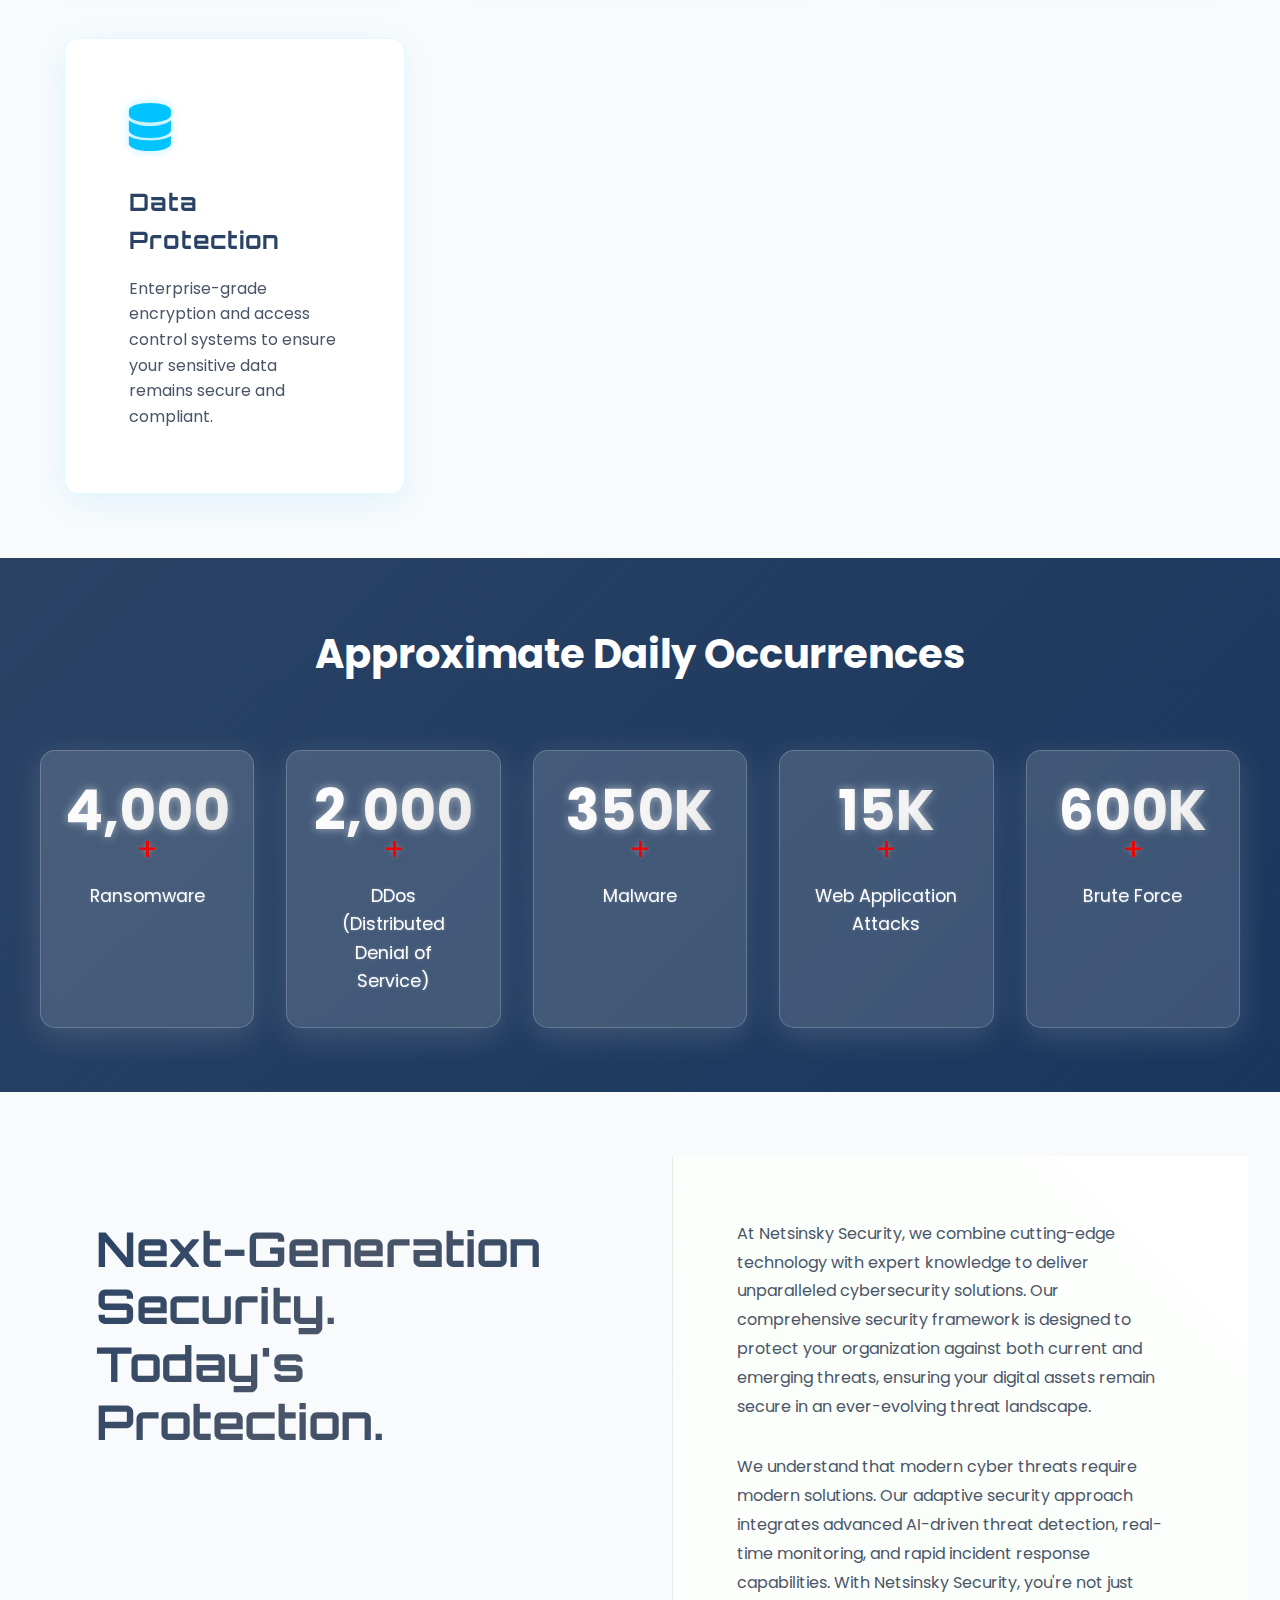
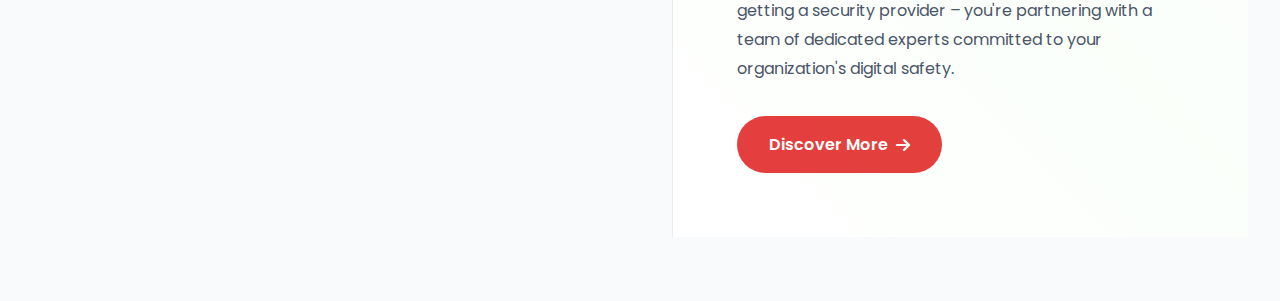
==== commit 73dd1d77: "Replaced files" ====
--- a/index.html
+++ b/index.html
@@ -2,9 +2,7 @@
 <html lang="en">
 <head>
     <meta charset="UTF-8">
-    <meta name="viewport" content="width=device-width, initial-scale=1.0, viewport-fit=cover">
-    <meta name="theme-color" content="#000000" media="(prefers-color-scheme: dark)">
-    <meta name="theme-color" content="#ffffff" media="(prefers-color-scheme: light)">
+    <meta name="viewport" content="width=device-width, initial-scale=1.0">
     <title>Netsinsky Security</title>
     <link rel="stylesheet" href="styles.css">
     <!-- Add Google Fonts -->
@@ -18,7 +16,7 @@
     <nav class="navbar">
         <ul class="navbar-menu left-menu">
             <li class="navbar-item logo">
-                <img src="./Logo.jpeg" alt="Company Logo" class="company-logo-img">
+                <img src="/Logo.jpeg" alt="Company Logo" class="company-logo-img"> fds
                 <span class="company-logo-text">
                     <span class="capital">N</span>etsinsky 
                     <span class="capital">S</span>ecurity
--- a/styles.css
+++ b/styles.css
@@ -1,7 +1,5 @@
 /* CSS Variables */
 :root {
-    color-scheme: light dark;
-    --background-color: #ffffff;
     /* Colors */
     --primary-color: #2a4365;
     --accent-color: #e53e3e;
@@ -36,32 +34,7 @@
     font-family: 'Poppins', sans-serif;
     line-height: 1.6;
     color: var(--text-dark);
-    background-color: var(--background-color);
-    min-height: 100vh;
-    min-height: -webkit-fill-available;
-    margin: 0;
-}
-
-/* Add support for dark mode */
-@media (prefers-color-scheme: dark) {
-    :root {
-        --background-color: #000000;
-    }
-
-    /* Ensure the navbar and other elements also use dark background */
-    .navbar {
-        background-color: var(--background-color);
-    }
-
-    .hero-section {
-        background-color: var(--background-color);
-    }
-}
-
-/* Fix for iOS Safari */
-html {
-    height: -webkit-fill-available;
-    background-color: var(--background-color);
+    background-color: var(--bg-light);
 }
 
 /* Layout & Container */
@@ -71,13 +44,1889 @@
     padding: 0 var(--spacing-sm);
 }
 
-/* Make sure there's no white space at the top */
+/* Navbar Styles */
 .navbar {
-    position: sticky;
+    background: linear-gradient(135deg, #000000, #1a1a1a);
+    padding: var(--spacing-sm) var(--spacing-lg);
+    position: fixed;
+    width: 100%;
     top: 0;
     z-index: 1000;
-    background-color: var(--background-color);
-}
-
-[Previous content remains exactly the same until the end of the file]
-
+    box-shadow: var(--shadow-md);
+    display: flex;
+    justify-content: space-between;
+    align-items: center;
+    transition: transform 0.3s ease;
+}
+
+.navbar-menu {
+    display: flex;
+    align-items: center;
+    list-style: none;
+}
+
+.left-menu {
+    margin-right: auto;
+}
+
+.right-menu {
+    margin-left: var(--spacing-lg);
+}
+
+.logo {
+    display: flex;
+    align-items: center;
+    gap: var(--spacing-sm);
+}
+
+.company-logo-img {
+    width: 50px;
+    height: auto;
+    object-fit: contain;
+}
+
+.company-logo-text {
+    color: var(--text-light);
+    font-size: 1.8rem;
+    font-weight: 700;
+    letter-spacing: 1px;
+    text-transform: capitalize;
+    font-family: 'Orbitron', 'Poppins', sans-serif;
+    background: linear-gradient(120deg, #00ff00 0%, #00cc00 50%, #009900 100%);
+    -webkit-background-clip: text;
+    -webkit-text-fill-color: transparent;
+    margin-left: var(--spacing-sm);
+    text-shadow: 0 0 10px rgba(0, 255, 0, 0.3),
+                 0 0 20px rgba(0, 255, 0, 0.2);
+    position: relative;
+}
+
+.company-logo-text span.capital {
+    font-size: 2.2rem;
+    background: linear-gradient(120deg, #00ff00 0%, #00dd00 100%);
+    -webkit-background-clip: text;
+    -webkit-text-fill-color: transparent;
+    position: relative;
+}
+
+/* Add glitch effect on hover */
+.company-logo-text:hover {
+    animation: glitch 0.5s infinite;
+}
+
+@keyframes glitch {
+    0% {
+        transform: skew(0deg);
+    }
+    20% {
+        transform: skew(-1deg);
+    }
+    40% {
+        transform: skew(1deg);
+    }
+    60% {
+        transform: skew(-1deg);
+    }
+    80% {
+        transform: skew(1deg);
+    }
+    100% {
+        transform: skew(0deg);
+    }
+}
+
+/* Navigation Links */
+.nav-link {
+    color: var(--text-light);
+    text-decoration: none;
+    padding: var(--spacing-xs) var(--spacing-sm);
+    transition: var(--transition);
+    display: flex;
+    align-items: center;
+    gap: 0.5rem;
+    border-radius: 4px;
+}
+
+.nav-link:hover {
+    color: var(--accent-color);
+    transform: translateY(-2px);
+    background-color: rgba(255, 255, 255, 0.05);
+}
+
+.nav-link.active {
+    color: var(--accent-color);
+    background-color: rgba(255, 255, 255, 0.05);
+}
+
+/* Hero Section */
+.hero-section {
+    min-height: 100vh;
+    background: linear-gradient(135deg, 
+        rgba(0, 0, 0, 1) 0%,              /* Pure black start */
+        rgba(0, 0, 0, 0.98) 40%,          /* Stay almost pure black */
+        rgba(2, 0, 15, 0.97) 60%,        /* Very subtle purple hint */
+        rgba(0, 15, 5, 0.95) 100%         /* Very subtle green tint */
+    ),
+    url('images/hero-bg.jpg') center/cover;
+    color: var(--text-light);
+    padding: var(--spacing-lg) var(--spacing-md) var(--spacing-md);
+    display: flex;
+    flex-direction: column;
+    justify-content: space-between;
+    position: relative;
+    overflow: hidden;
+}
+
+.hero-content {
+    max-width: 1200px;
+    margin: 0 auto;
+    padding-top: var(--spacing-lg);
+}
+
+#main-slogan {
+    font-size: clamp(2.5rem, 5vw, 4rem);
+    margin-bottom: var(--spacing-md);
+    font-weight: 700;
+    background: linear-gradient(120deg, 
+        #ffff00 0%,    /* Bright yellow */
+        #ffd700 50%,   /* Golden yellow */
+        #ffa500 100%   /* Orange tint */
+    );
+    -webkit-background-clip: text;
+    -webkit-text-fill-color: transparent;
+    text-shadow: 0 0 15px rgba(255, 255, 0, 0.3),
+                0 0 30px rgba(255, 255, 0, 0.2);
+}
+
+/* Services Section */
+.services-container {
+    display: grid;
+    grid-template-columns: repeat(auto-fit, minmax(280px, 1fr));
+    gap: var(--spacing-lg);
+    padding: var(--spacing-lg);
+    background: linear-gradient(135deg, #000000, #1a1a1a);
+    margin-top: 0;
+}
+
+.service-column {
+    background: rgba(255, 255, 255, 0.03);
+    padding: var(--spacing-lg);
+    border-radius: 15px;
+    box-shadow: 0 8px 32px 0 rgba(0, 255, 0, 0.1);
+    transition: all 0.4s ease;
+    border: 1px solid rgba(0, 255, 0, 0.1);
+    backdrop-filter: blur(4px);
+    position: relative;
+    overflow: hidden;
+}
+
+.service-column::before {
+    content: '';
+    position: absolute;
+    top: 0;
+    left: 0;
+    width: 100%;
+    height: 100%;
+    background: linear-gradient(
+        45deg,
+        transparent 0%,
+        rgba(0, 255, 0, 0.03) 50%,
+        transparent 100%
+    );
+    transform: translateX(-100%);
+    transition: transform 0.6s ease;
+}
+
+.service-column:hover {
+    transform: translateY(-10px) scale(1.02);
+    border-color: rgba(0, 255, 0, 0.3);
+    box-shadow: 
+        0 10px 40px 0 rgba(0, 255, 0, 0.2),
+        0 0 20px 0 rgba(0, 255, 0, 0.1) inset;
+}
+
+.service-column:hover::before {
+    transform: translateX(100%);
+}
+
+.service-icon {
+    font-size: 3rem;
+    color: #00ff00;
+    margin-bottom: var(--spacing-md);
+    text-shadow: 0 0 10px rgba(0, 255, 0, 0.5);
+    transition: transform 0.3s ease;
+}
+
+.service-column:hover .service-icon {
+    transform: scale(1.1) rotate(5deg);
+}
+
+.service-title {
+    color: var(--text-light);
+    font-size: 1.5rem;
+    margin-bottom: var(--spacing-sm);
+    font-family: 'Orbitron', sans-serif;
+    letter-spacing: 1px;
+}
+
+.service-text {
+    color: rgba(255, 255, 255, 0.8);
+    font-size: 1rem;
+    line-height: 1.6;
+}
+
+/* Responsive adjustments */
+@media (max-width: 768px) {
+    .services-container {
+        grid-template-columns: 1fr;
+        padding: var(--spacing-md);
+        gap: var(--spacing-md);
+    }
+
+    .service-column {
+        padding: var(--spacing-md);
+    }
+
+    .service-icon {
+        font-size: 2.5rem;
+    }
+
+    .service-title {
+        font-size: 1.3rem;
+    }
+}
+
+/* Section title styling */
+.section-title {
+    text-align: center;
+    font-size: 2.5rem;
+    margin-bottom: 0;
+    color: var(--text-light);
+    font-family: 'Orbitron', sans-serif;
+    text-transform: uppercase;
+    letter-spacing: 2px;
+    padding: var(--spacing-md) 0;
+    background: linear-gradient(135deg, #000000, #1a1a1a);
+    position: relative;
+}
+
+.section-title::after {
+    content: '';
+    position: absolute;
+    bottom: 0;
+    left: 50%;
+    transform: translateX(-50%);
+    width: 60px;
+    height: 2px;
+    background: linear-gradient(90deg, 
+        transparent,
+        rgba(0, 255, 0, 0.7),
+        transparent
+    );
+}
+
+/* Responsive adjustments */
+@media (max-width: 768px) {
+    .services-container {
+        grid-template-columns: 1fr;
+        padding: var(--spacing-md);
+        gap: var(--spacing-md);
+    }
+
+    .service-column {
+        padding: var(--spacing-md);
+    }
+
+    .section-title {
+        font-size: 2rem;
+        padding: var(--spacing-md) 0;
+    }
+
+    .service-icon {
+        font-size: 2.5rem;
+    }
+
+    .service-title {
+        font-size: 1.3rem;
+    }
+}
+
+/* CTA Button */
+.cta-button {
+    display: inline-flex;
+    align-items: center;
+    gap: 0.5rem;
+    background-color: var(--accent-color);
+    color: var(--text-light);
+    padding: var(--spacing-sm) var(--spacing-md);
+    border-radius: 30px;
+    text-decoration: none;
+    font-weight: 600;
+    transition: var(--transition);
+}
+
+.cta-button:hover {
+    background-color: #c53030;
+    transform: translateY(-2px);
+    box-shadow: 0 4px 12px rgba(229, 62, 62, 0.4);
+}
+
+/* Animations */
+@keyframes fadeIn {
+    from { 
+        opacity: 0; 
+        transform: translateY(20px); 
+        text-shadow: 0 0 15px rgba(255, 255, 0, 0);
+    }
+    to { 
+        opacity: 1; 
+        transform: translateY(0); 
+        text-shadow: 0 0 15px rgba(255, 255, 0, 0.3),
+                    0 0 30px rgba(255, 255, 0, 0.2);
+    }
+}
+
+.fade-in { animation: fadeIn 1s ease forwards; }
+.fade-in-delay { animation: fadeIn 1s ease forwards 0.5s; }
+.fade-in-delay-2 { animation: fadeIn 1s ease forwards 1s; }
+
+/* Responsive Design */
+@media (max-width: 768px) {
+    .navbar {
+        flex-direction: column;
+        padding: var(--spacing-sm);
+    }
+
+    .left-menu {
+        margin-right: 0;
+        margin-bottom: var(--spacing-sm);
+    }
+
+    .right-menu {
+        margin-left: 0;
+    }
+
+    .company-logo-img {
+        width: 40px;  /* Slightly smaller on mobile */
+    }
+
+    .nav-link {
+        width: 100%;
+        padding: var(--spacing-sm);
+    }
+
+    #main-slogan {
+        font-size: 2.5rem;
+    }
+
+    .company-logo-text {
+        font-size: 1.4rem;
+        letter-spacing: 0.3px;
+    }
+}
+
+/* Print Styles */
+@media print {
+    .navbar {
+        position: static;
+    }
+
+    .cta-button {
+        display: none;
+    }
+}
+
+/* Infographics Section */
+.infographics-section {
+    background: linear-gradient(135deg, #000000, #1a1a1a);
+    padding: var(--spacing-lg) var(--spacing-md);
+    color: var(--text-light);
+    position: relative;
+    z-index: 2;
+}
+
+.infographics-heading {
+    text-align: center;
+    font-size: 2.5rem;
+    margin-bottom: var(--spacing-lg);
+    color: var(--text-light);
+}
+
+.infographics-container {
+    display: grid;
+    grid-template-columns: repeat(auto-fit, minmax(200px, 1fr));
+    gap: var(--spacing-md);
+    max-width: 1200px;
+    margin: 0 auto;
+}
+
+.infographic-column {
+    background: rgba(191, 0, 255, 0.03);
+    padding: var(--spacing-md);
+    border-radius: 15px;
+    text-align: center;
+    transition: var(--transition);
+    backdrop-filter: blur(5px);
+    position: relative;
+    overflow: hidden;
+    border: 1px solid rgba(191, 0, 255, 0.1);
+    box-shadow: 0 8px 32px 0 rgba(191, 0, 255, 0.1);
+}
+
+.infographic-column:hover {
+    transform: translateY(-10px);
+    border-color: rgba(191, 0, 255, 0.3);
+    box-shadow: 
+        0 10px 40px 0 rgba(191, 0, 255, 0.2),
+        0 0 20px 0 rgba(191, 0, 255, 0.1) inset;
+}
+
+.number-container {
+    display: flex;
+    flex-direction: column;
+    align-items: center;
+    justify-content: center;
+    margin-bottom: var(--spacing-sm);
+}
+
+.infographic-number {
+    font-size: 3.5rem;
+    font-weight: 700;
+    margin: 0;
+    line-height: 1;
+    background: linear-gradient(120deg, #bf00ff 0%, #8a2be2 50%, #4b0082 100%);
+    -webkit-background-clip: text;
+    -webkit-text-fill-color: transparent;
+    text-shadow: 0 0 10px rgba(191, 0, 255, 0.3);
+}
+
+.infographic-plus {
+    font-size: 2rem;
+    color: var(--accent-color);
+    line-height: 1;
+    margin-top: -5px;
+    text-shadow: 0 0 5px rgba(255, 255, 255, 0.5);
+}
+
+.infographic-text {
+    font-size: 1.1rem;
+    margin-top: var(--spacing-sm);
+    color: rgba(255, 255, 255, 0.9);
+    text-shadow: 0 0 3px rgba(255, 255, 255, 0.3);
+}
+
+/* Responsive adjustments for infographics */
+@media (max-width: 768px) {
+    .infographics-container {
+        grid-template-columns: repeat(auto-fit, minmax(150px, 1fr));
+        gap: var(--spacing-sm);
+    }
+
+    .infographics-heading {
+        font-size: 2rem;
+        margin-bottom: var(--spacing-md);
+    }
+
+    .infographic-number {
+        font-size: 2.5rem;
+    }
+
+    .infographic-plus {
+        font-size: 1.5rem;
+    }
+
+    .infographic-text {
+        font-size: 1rem;
+    }
+}
+
+/* Add these new classes */
+.navbar--hidden {
+    transform: translateY(-100%);
+}
+
+.navbar--scrolled {
+    background: rgba(0, 0, 0, 0.95);
+    backdrop-filter: blur(10px);
+}
+
+.about-section {
+    background: linear-gradient(135deg, #000000, #1a1a1a);
+    padding-top: 0;
+}
+
+/* Services Section with heading and text */
+.services-section {
+    background: linear-gradient(135deg, #000000, #1a1a1a);
+    padding: var(--spacing-lg) var(--spacing-md);
+    display: flex;
+    gap: var(--spacing-lg);
+    color: var(--text-light);
+}
+
+.left-side {
+    flex: 1;
+    padding: var(--spacing-lg);
+}
+
+.left-side h1 {
+    font-family: 'Orbitron', sans-serif;
+    font-size: 3rem;
+    line-height: 1.2;
+    background: linear-gradient(120deg, #00ff00 0%, #00cc00 50%, #009900 100%);
+    -webkit-background-clip: text;
+    -webkit-text-fill-color: transparent;
+    text-shadow: 0 0 10px rgba(0, 255, 0, 0.3);
+}
+
+.right-side {
+    flex: 1;
+    padding: var(--spacing-lg);
+    background: rgba(255, 255, 255, 0.03);
+    border-left: 1px solid rgba(0, 255, 0, 0.1);
+    backdrop-filter: blur(4px);
+    position: relative;
+    overflow: hidden;
+    z-index: 1;
+}
+
+.right-side::before {
+    content: '';
+    position: absolute;
+    top: 0;
+    left: 0;
+    width: 100%;
+    height: 100%;
+    background: linear-gradient(
+        45deg,
+        transparent 0%,
+        rgba(0, 255, 0, 0.02) 50%,
+        transparent 100%
+    );
+    animation: scanline 2s linear infinite;
+}
+
+.right-side p {
+    color: rgba(255, 255, 255, 0.8);
+    margin-bottom: var(--spacing-md);
+    line-height: 1.8;
+    position: relative;
+    z-index: 1;
+}
+
+@keyframes scanline {
+    0% {
+        transform: translateY(-100%);
+    }
+    100% {
+        transform: translateY(100%);
+    }
+}
+
+/* Responsive adjustments for services section */
+@media (max-width: 1024px) {
+    .services-section {
+        flex-direction: column;
+        gap: var(--spacing-md);
+    }
+
+    .left-side h1 {
+        font-size: 2.5rem;
+        text-align: center;
+    }
+
+    .right-side {
+        border-left: none;
+        border-top: 1px solid rgba(0, 255, 0, 0.1);
+    }
+}
+
+@media (max-width: 768px) {
+    .services-section {
+        padding: var(--spacing-md) 0;
+    }
+
+    .left-side, .right-side {
+        padding: var(--spacing-md);
+    }
+
+    .left-side h1 {
+        font-size: 2rem;
+    }
+
+    .right-side p {
+        font-size: 0.95rem;
+    }
+}
+
+/* Add this after your current :root variables */
+@media (prefers-color-scheme: light) {
+    :root {
+        /* Light theme colors */
+        --main-bg: #ffffff;
+        --section-bg: #f8fafc;
+        --card-bg: #ffffff;
+        --text-primary: #2a4365;
+        --text-secondary: #4a5568;
+        --border-color: rgba(42, 67, 101, 0.1);
+        --shadow-color: rgba(42, 67, 101, 0.1);
+        --blue-section-bg: linear-gradient(135deg, var(--primary-color), #1a365d);
+    }
+
+    /* Make navbar light */
+    .navbar {
+        background: var(--main-bg);
+    }
+
+    .nav-link {
+        color: var(--text-primary);
+    }
+
+    .nav-link:hover,
+    .nav-link.active {
+        color: var(--primary-color);
+        background-color: rgba(42, 67, 101, 0.05);
+    }
+
+    /* Keep hero section with blue gradient */
+    .hero-section {
+        background: linear-gradient(135deg, 
+            rgba(42, 67, 101, 0.9), 
+            rgba(26, 54, 93, 0.9)
+        ),
+        url('images/hero-bg.jpg') center/cover;
+        color: var(--text-light);
+    }
+
+    /* Keep infographics section blue */
+    .infographics-section {
+        background: var(--blue-section-bg);
+        color: var(--text-light);
+    }
+
+    /* Update general sections */
+    .services-container {
+        background: var(--section-bg);
+    }
+
+    .service-column {
+        background: var(--card-bg);
+        border: 1px solid var(--border-color);
+        box-shadow: 0 4px 6px var(--shadow-color);
+    }
+
+    .service-column:hover {
+        box-shadow: 0 10px 20px var(--shadow-color);
+    }
+
+    /* Update text colors */
+    .service-title {
+        color: var(--text-primary);
+    }
+
+    .service-text {
+        color: var(--text-secondary);
+    }
+
+    /* Update section titles */
+    .section-title {
+        background: var(--section-bg);
+        color: var(--text-primary);
+    }
+
+    /* Services section */
+    .services-section {
+        background: var(--section-bg);
+    }
+
+    .services-section .left-side h1 {
+        color: var(--text-primary);
+        background: linear-gradient(120deg, #2a4365 0%, #4a5568 50%, #2a4365 100%);
+        -webkit-background-clip: text;
+        -webkit-text-fill-color: transparent;
+        text-shadow: none;
+    }
+
+    .services-section .right-side {
+        background: var(--card-bg);
+        border-left: 1px solid var(--border-color);
+    }
+
+    .services-section .right-side p {
+        color: var(--text-secondary);
+    }
+
+    #main-slogan {
+        background: linear-gradient(120deg, 
+            #2a4365 0%,    /* Navy blue */
+            #1a365d 100%   /* Darker blue */
+        );
+        -webkit-background-clip: text;
+        -webkit-text-fill-color: transparent;
+        text-shadow: none;  /* Remove glow effect in light mode */
+    }
+
+    /* Update the slogan animation for light mode */
+    @keyframes fadeIn {
+        from { 
+            opacity: 0; 
+            transform: translateY(20px); 
+        }
+        to { 
+            opacity: 1; 
+            transform: translateY(0); 
+        }
+    }
+
+    /* Solutions page light mode */
+    .solution-categories {
+        background: var(--section-bg);
+    }
+
+    .category-card {
+        background: var(--card-bg);
+        border: 1px solid var(--border-color);
+        box-shadow: var(--shadow-md);
+    }
+
+    .category-card:hover {
+        border-color: var(--primary-color);
+        box-shadow: 0 10px 30px var(--shadow-color);
+    }
+
+    .card-icon {
+        color: var(--primary-color);
+        text-shadow: none;
+    }
+
+    .category-card h3 {
+        color: var(--text-primary);
+    }
+
+    .feature-list {
+        color: var(--text-secondary);
+    }
+
+    .feature-list li::before {
+        color: var(--primary-color);
+    }
+
+    /* Threat map section light mode */
+    .threat-map-section {
+        background: var(--section-bg);
+    }
+
+    .map-container {
+        background: var(--card-bg);
+        border: 1px solid var(--border-color);
+    }
+
+    .stat-item {
+        color: var(--text-primary);
+    }
+
+    .stat-number {
+        color: var(--primary-color);
+        text-shadow: none;
+    }
+
+    .stat-label {
+        color: var(--text-secondary);
+    }
+
+    /* Assessment section light mode */
+    .assessment-section {
+        background: var(--section-bg);
+    }
+
+    .assessment-form {
+        background: var(--card-bg);
+        border: 1px solid var(--border-color);
+    }
+
+    .form-group label {
+        color: var(--text-primary);
+    }
+
+    .form-group select {
+        background: var(--card-bg);
+        border: 1px solid var(--border-color);
+        color: var(--text-primary);
+    }
+
+    /* Category card highlight effect for light mode */
+    .category-card.highlight {
+        border-color: var(--primary-color);
+        box-shadow: 0 0 30px var(--shadow-color);
+    }
+
+    /* Solutions page sections */
+    .solution-categories,
+    .threat-map-section,
+    .assessment-section {
+        background: var(--section-bg);
+    }
+
+    /* Cards and containers */
+    .category-card,
+    .map-container,
+    .assessment-form {
+        background: var(--card-bg);
+        border: 1px solid var(--border-color);
+        box-shadow: var(--shadow-md);
+    }
+
+    /* Text colors */
+    .category-card h3,
+    .stat-number,
+    .form-group label,
+    .section-title {
+        color: var(--text-primary);
+    }
+
+    .feature-list,
+    .stat-label,
+    .form-group select {
+        color: var(--text-secondary);
+    }
+
+    /* Icons */
+    .card-icon,
+    .stat-number {
+        color: var(--primary-color);
+        text-shadow: none;
+    }
+
+    /* Hover effects */
+    .category-card:hover {
+        border-color: var(--primary-color);
+        box-shadow: var(--shadow-lg);
+    }
+
+    /* Form elements */
+    .form-group select {
+        background: var(--card-bg);
+        border: 1px solid var(--border-color);
+    }
+
+    /* Section titles */
+    .section-title {
+        background: var(--section-bg);
+    }
+
+    .section-title::after {
+        background: linear-gradient(90deg, 
+            transparent,
+            var(--primary-color),
+            transparent
+        );
+    }
+
+    /* Add this in the light mode section */
+    .service-icon.blue-icon {
+        color: #00c3ff;
+        text-shadow: 0 0 10px rgba(0, 195, 255, 0.3);
+    }
+
+    /* Add this in the light mode section */
+    .service-column {
+        box-shadow: 0 8px 32px 0 rgba(0, 195, 255, 0.1);
+        border: 1px solid rgba(0, 195, 255, 0.1);
+    }
+
+    /* Add this in the light mode section */
+    .service-column:hover {
+        border-color: rgba(0, 195, 255, 0.3);
+        box-shadow: 
+            0 10px 40px 0 rgba(0, 195, 255, 0.2),
+            0 0 20px 0 rgba(0, 195, 255, 0.1) inset;
+    }
+
+    /* Infographics Light Mode */
+    .infographic-column {
+        background: rgba(255, 255, 255, 0.15);
+        border: 1px solid rgba(255, 255, 255, 0.2);
+        box-shadow: 0 8px 32px 0 rgba(255, 255, 255, 0.15);
+    }
+
+    .infographic-column:hover {
+        border-color: rgba(255, 255, 255, 0.4);
+        box-shadow: 
+            0 10px 40px 0 rgba(255, 255, 255, 0.25),
+            0 0 20px 0 rgba(255, 255, 255, 0.15) inset;
+    }
+
+    .infographic-number {
+        background: linear-gradient(120deg, #ffffff 0%, #f0f0f0 50%, #e0e0e0 100%);
+        -webkit-background-clip: text;
+        -webkit-text-fill-color: transparent;
+        text-shadow: 0 0 10px rgba(255, 255, 255, 0.5);
+    }
+
+    .infographic-plus {
+        color: #ec0505;
+        text-shadow: 0 0 5px rgba(234, 146, 146, 0.5);
+    }
+
+    .infographic-text {
+        color: #ffffff;
+        text-shadow: 0 0 3px rgba(255, 255, 255, 0.3);
+    }
+}
+
+/* Update Smoke Effect */
+.smoke-overlay {
+    position: absolute;
+    top: 0;
+    left: 0;
+    width: 100%;
+    height: 100%;
+    opacity: 0.1;
+    pointer-events: none;
+    animation: smoke 40s linear infinite;
+    background: repeating-radial-gradient(
+        circle at 50% 50%,
+        rgba(255, 255, 255, 0.3),
+        rgba(255, 255, 255, 0.2) 5%,
+        rgba(255, 255, 255, 0.1) 10%,
+        rgba(255, 255, 255, 0.05) 20%,
+        transparent 30%
+    );
+}
+
+/* More dynamic smoke animation */
+@keyframes smoke {
+    0% {
+        transform: translate(0, 0) scale(1) rotate(0deg);
+        opacity: 0.1;
+        background-size: 100% 100%;
+    }
+    25% {
+        transform: translate(-2%, -2%) scale(1.05) rotate(90deg);
+        opacity: 0.15;
+        background-size: 110% 110%;
+    }
+    50% {
+        transform: translate(1%, -3%) scale(1.1) rotate(180deg);
+        opacity: 0.1;
+        background-size: 120% 120%;
+    }
+    75% {
+        transform: translate(-1%, -1%) scale(1.05) rotate(270deg);
+        opacity: 0.15;
+        background-size: 110% 110%;
+    }
+    100% {
+        transform: translate(0, 0) scale(1) rotate(360deg);
+        opacity: 0.1;
+        background-size: 100% 100%;
+    }
+}
+
+/* Add this to your media query for light theme */
+@media (prefers-color-scheme: light) {
+    .smoke-overlay {
+        opacity: 0.05;
+    }
+}
+
+/* Solutions Page Specific Styles */
+.solutions-hero {
+    background: linear-gradient(135deg, 
+        rgba(10, 15, 30, 0.98),    /* Darker cosmic blue */
+        rgba(15, 25, 45, 0.97)     /* Deep space blue */
+    ),
+    url('images/hero-bg.jpg') center/cover;
+}
+
+.solutions-hero h1 {
+    text-align: center;
+    font-size: 2.5rem;
+    margin-bottom: 0;
+    color: var(--text-light);
+    font-family: 'Orbitron', sans-serif;
+    text-transform: uppercase;
+    letter-spacing: 2px;
+    padding: var(--spacing-md) 0;
+    position: relative;
+}
+
+.solutions-hero h1::after {
+    content: '';
+    position: absolute;
+    bottom: 0;
+    left: 50%;
+    transform: translateX(-50%);
+    width: 60px;
+    height: 2px;
+    background: linear-gradient(90deg, 
+        transparent,
+        rgba(0, 195, 255, 0.7),
+        transparent
+    );
+}
+
+/* Radar Animation */
+.security-radar {
+    width: 200px;
+    height: 200px;
+    position: relative;
+    margin: 1rem auto;
+}
+
+.radar-circle {
+    position: absolute;
+    width: 100%;
+    height: 100%;
+    border: 2px solid rgba(0, 255, 0, 0.3);
+    border-radius: 50%;
+    animation: pulse 2s infinite;
+}
+
+.radar-sweep {
+    position: absolute;
+    width: 50%;
+    height: 2px;
+    background: linear-gradient(90deg, rgba(0, 255, 0, 0.5), transparent);
+    transform-origin: left center;
+    left: 50%;
+    top: 50%;
+    animation: sweep 4s linear infinite;
+}
+
+@keyframes pulse {
+    0% { transform: scale(0.95); opacity: 0.5; }
+    50% { transform: scale(1); opacity: 1; }
+    100% { transform: scale(0.95); opacity: 0.5; }
+}
+
+@keyframes sweep {
+    from { transform: rotate(0deg); }
+    to { transform: rotate(360deg); }
+}
+
+/* Solution Categories */
+.solution-categories {
+    background: linear-gradient(135deg, #000000, #1a1a1a);
+    padding: var(--spacing-lg) 0;
+}
+
+.categories-grid {
+    display: grid;
+    grid-template-columns: repeat(3, 1fr);
+    gap: var(--spacing-md);
+    padding: var(--spacing-lg);
+    max-width: 1400px;
+    margin: 0 auto;
+}
+
+.category-card {
+    background: rgba(255, 255, 255, 0.03);
+    border: 1px solid rgba(0, 255, 0, 0.1);
+    border-radius: 15px;
+    padding: var(--spacing-lg);
+    min-height: 450px;
+    display: flex;
+    flex-direction: column;
+    transition: all 0.3s ease;
+}
+
+.category-card:hover {
+    transform: translateY(-5px);
+    border-color: rgba(0, 255, 0, 0.3);
+    box-shadow: 0 10px 30px rgba(0, 255, 0, 0.1);
+}
+
+/* Feature List Styles - Only for Our Security Solutions */
+.feature-list {
+    list-style: none;
+    margin: var(--spacing-md) 0;
+    padding: 0;
+}
+
+.feature-list li {
+    display: flex;
+    align-items: flex-start;
+    padding: 0.75rem 1rem;
+    margin-bottom: 0.5rem;
+    border-radius: 8px;
+    background: rgba(0, 0, 0, 0.2);
+    cursor: pointer;
+    transition: all 0.3s ease;
+    border: 1px solid transparent;
+    position: relative;
+    overflow: visible;
+}
+
+.feature-list li i {
+    color: #00ff00;
+    font-size: 1.1rem;
+    min-width: 24px;
+    margin-right: 1rem;
+    margin-top: 3px;
+    text-shadow: 0 0 10px rgba(0, 255, 0, 0.3);
+}
+
+.feature-title {
+    font-weight: 500;
+    color: rgba(255, 255, 255, 0.9);
+    font-size: 0.95rem;
+}
+
+.feature-desc {
+    display: none;
+    font-size: 0.85rem;
+    line-height: 1.5;
+}
+
+/* Hover Effects */
+.feature-list li:hover {
+    background: rgba(0, 255, 0, 0.1);
+    border-color: rgba(0, 255, 0, 0.3);
+}
+
+.feature-list li:hover .feature-desc {
+    display: block;
+    position: absolute;
+    left: 0;
+    right: 0;
+    top: 100%;
+    margin-top: 0.5rem;
+    padding: 1rem;
+    background: rgba(0, 0, 0, 0.95);
+    color: rgba(255, 255, 255, 0.9);
+    border: 1px solid rgba(0, 255, 0, 0.3);
+    border-radius: 8px;
+    box-shadow: 0 4px 12px rgba(0, 0, 0, 0.5);
+    z-index: 10;
+}
+
+.feature-list li:hover .feature-desc::before {
+    content: attr(data-title);
+    display: block;
+    font-weight: 600;
+    color: #00ff00;
+    margin-bottom: 0.5rem;
+    font-size: 0.9rem;
+    border-bottom: 1px solid rgba(0, 255, 51, 0.324);
+    padding-bottom: 0.5rem;
+}
+
+/* Light Mode Adjustments */
+@media (prefers-color-scheme: light) {
+    .feature-list li {
+        background: rgba(0, 195, 255, 0.05);
+    }
+
+    .feature-list li:hover {
+        background: rgba(0, 195, 255, 0.05);
+        border-color: rgba(0, 195, 255, 0);
+    }
+
+    .feature-list li:hover .feature-desc {
+        border-color: rgba(0, 195, 255, 0.2);
+        background: rgb(248, 250, 252);
+        color: var(--text-secondary);
+    }
+
+    .feature-title {
+        color: var(--text-primary);
+    }
+
+    .feature-list li:hover .feature-desc::before {
+        color: #0087b3;
+        border-bottom-color: rgba(0, 195, 255, 0.2);
+    }
+}
+
+/* Card Header Improvements */
+.card-header {
+    text-align: center;
+    margin-bottom: var(--spacing-md);
+}
+
+.category-card h3 {
+    color: var(--text-light);
+    font-family: 'Orbitron', sans-serif;
+    font-size: 1.4rem;
+    margin-bottom: var(--spacing-md);
+    padding-bottom: var(--spacing-sm);
+    position: relative;
+    display: inline-block;
+}
+
+.category-card h3::after {
+    content: '';
+    position: absolute;
+    bottom: 0;
+    left: 0;
+    width: 100%;
+    height: 2px;
+    background: linear-gradient(90deg, 
+        transparent,
+        rgba(0, 195, 255, 0.7),
+        transparent
+    );
+}
+
+/* Category Card Icon */
+.card-icon {
+    font-size: 2.5rem;
+    color: #00c3ff;
+    margin-bottom: var(--spacing-md);
+    text-shadow: 0 0 10px rgba(0, 195, 255, 0.3);
+}
+
+.card-icon i {
+    transition: transform 0.3s ease;
+}
+
+.category-card:hover .card-icon i {
+    transform: scale(1.1);
+}
+
+/* Threat Map Section */
+.threat-map-section {
+    background: linear-gradient(135deg, #000000, #1a1a1a);
+    padding: var(--spacing-lg) 0;
+}
+
+.threat-map {
+    max-width: 1200px;
+    margin: 0 auto;
+    padding: var(--spacing-lg);
+}
+
+.map-container {
+    height: 400px;
+    background: rgba(255, 255, 255, 0.03);
+    border-radius: 15px;
+    border: 1px solid rgba(0, 255, 0, 0.1);
+    position: relative;
+    overflow: hidden;
+}
+
+.threat-stats {
+    display: flex;
+    justify-content: space-around;
+    margin-top: var(--spacing-lg);
+}
+
+.stat-item {
+    text-align: center;
+    color: var(--text-light);
+}
+
+.stat-number {
+    font-size: 2.5rem;
+    font-family: 'Orbitron', sans-serif;
+    color: #00c3ff;
+    text-shadow: 0 0 10px rgba(0, 195, 255, 0.3);
+}
+
+.stat-label {
+    display: block;
+    margin-top: var(--spacing-xs);
+    color: rgba(255, 255, 255, 0.8);
+}
+
+/* Assessment Section */
+.assessment-section {
+    background: linear-gradient(135deg, #000000, #1a1a1a);
+    padding: var(--spacing-lg) 0;
+}
+
+.assessment-container {
+    max-width: 1200px;
+    margin: 0 auto;
+    padding: var(--spacing-lg);
+    display: grid;
+    grid-template-columns: 1fr 1fr;
+    gap: var(--spacing-lg);
+}
+
+.assessment-header {
+    text-align: center;
+    margin-bottom: 2rem;
+    padding-bottom: 1.5rem;
+    border-bottom: 1px solid rgba(0, 195, 255, 0.15);
+}
+
+.assessment-header i {
+    font-size: 2.5rem;
+    color: #00c3ff;
+    margin-bottom: 1rem;
+    text-shadow: 0 0 10px rgba(0, 195, 255, 0.3);
+}
+
+.assessment-header h3 {
+    font-family: 'Orbitron', sans-serif;
+    font-size: 1.8rem;
+    color: #fff;
+    margin-bottom: 0.5rem;
+}
+
+.assessment-header p {
+    color: rgba(255, 255, 255, 0.7);
+    font-size: 0.9rem;
+}
+
+.assessment-form {
+    background: rgba(255, 255, 255, 0.03);
+    border: 1px solid rgba(0, 195, 255, 0.1);
+    border-radius: 15px;
+    padding: var(--spacing-lg);
+    backdrop-filter: blur(10px);
+    box-shadow: 0 8px 32px rgba(0, 195, 255, 0.1);
+}
+
+.form-group {
+    margin-bottom: var(--spacing-md);
+}
+
+.form-group label {
+    display: block;
+    color: var(--text-light);
+    margin-bottom: var(--spacing-xs);
+    display: flex;
+    align-items: center;
+    gap: 0.5rem;
+    font-size: 1.1rem;
+}
+
+.form-group label i {
+    color: #00c3ff;
+    text-shadow: 0 0 5px rgba(0, 195, 255, 0.3);
+}
+
+.form-group select {
+    width: 100%;
+    padding: var(--spacing-sm);
+    background: rgba(0, 0, 0, 0.3);
+    border: 1px solid rgba(0, 195, 255, 0.2);
+    color: var(--text-light);
+    border-radius: 5px;
+    font-family: 'Poppins', sans-serif;
+    transition: all 0.3s ease;
+    cursor: pointer;
+}
+
+.form-group select:focus {
+    outline: none;
+    border-color: rgba(0, 195, 255, 0.5);
+    box-shadow: 0 0 15px rgba(0, 195, 255, 0.2);
+}
+
+.form-group select option {
+    background: #1a1a1a;
+    color: #fff;
+    padding: 10px;
+}
+
+.assessment-btn {
+    width: calc(100% - 2rem);
+    margin-top: var(--spacing-md);
+    padding: 1rem 2rem;
+    background: linear-gradient(135deg, #00c3ff, #0087b3);
+    border: none;
+    border-radius: 8px;
+    color: white;
+    font-weight: 600;
+    cursor: pointer;
+    transition: all 0.3s ease;
+    text-transform: uppercase;
+    letter-spacing: 1px;
+    font-family: 'Orbitron', sans-serif;
+    display: flex;
+    align-items: center;
+    justify-content: center;
+    gap: 1rem;
+    margin: 2rem auto 0;
+}
+
+.assessment-btn:hover {
+    transform: translateY(-2px);
+    box-shadow: 0 5px 15px rgba(0, 195, 255, 0.3);
+    background: linear-gradient(135deg, #00d4ff, #0098c4);
+}
+
+.assessment-btn i {
+    transition: transform 0.3s ease;
+}
+
+.assessment-btn:hover i {
+    transform: translateX(5px);
+}
+
+.assessment-result {
+    background: rgba(0, 0, 0, 0.3);
+    border: 1px solid rgba(0, 195, 255, 0.15);
+    border-radius: 15px;
+    padding: var(--spacing-lg);
+    display: flex;
+    align-items: center;
+    justify-content: center;
+    min-height: 400px;
+}
+
+.result-placeholder {
+    text-align: center;
+    color: rgba(255, 255, 255, 0.7);
+}
+
+.result-placeholder i {
+    font-size: 3rem;
+    color: #00c3ff;
+    margin-bottom: 1rem;
+    text-shadow: 0 0 15px rgba(0, 195, 255, 0.3);
+}
+
+.result-placeholder p {
+    font-size: 1.1rem;
+    max-width: 300px;
+    line-height: 1.6;
+}
+
+.hidden {
+    display: none;
+}
+
+/* Responsive adjustments */
+@media (max-width: 992px) {
+    .assessment-container {
+        grid-template-columns: 1fr;
+        gap: var(--spacing-md);
+    }
+
+    .assessment-result {
+        min-height: 300px;
+    }
+}
+
+@media (max-width: 768px) {
+    .assessment-form {
+        padding: var(--spacing-md);
+    }
+
+    .assessment-header h3 {
+        font-size: 1.5rem;
+    }
+}
+
+/* Quick Solutions under radar */
+.quick-solutions {
+    display: flex;
+    flex-wrap: wrap;
+    justify-content: center;
+    gap: var(--spacing-md);
+    margin-top: var(--spacing-lg);
+    padding: 0 var(--spacing-md);
+    max-width: 1200px;
+    margin-left: auto;
+    margin-right: auto;
+}
+
+.solution-item {
+    flex: 0 1 calc(11.11% - var(--spacing-md));
+    min-width: 120px;
+    max-width: 150px;
+    display: flex;
+    flex-direction: column;
+    align-items: center;
+    gap: var(--spacing-xs);
+    color: var(--text-light);
+    transition: all 0.3s ease;
+    padding: var(--spacing-sm);
+    cursor: pointer;
+}
+
+.solution-item i {
+    font-size: 1.8rem;
+    color: #00c3ff;
+    text-shadow: 0 0 10px rgba(0, 195, 255, 0.3);
+}
+
+.solution-item span {
+    font-size: 0.9rem;
+    font-family: 'Orbitron', sans-serif;
+    text-align: center;
+    margin-bottom: 0.3rem;
+}
+
+.solution-features {
+    list-style: none;
+    text-align: center;
+    font-size: 0.75rem;
+    color: rgba(255, 255, 255, 0.7);
+}
+
+.solution-features li {
+    margin-bottom: 0.2rem;
+}
+
+.solution-item:hover {
+    transform: translateY(-5px);
+}
+
+.solution-item:hover i {
+    text-shadow: 0 0 15px rgba(0, 195, 255, 0.5);
+}
+
+.solution-item:active {
+    transform: translateY(-2px);
+}
+
+/* Highlight animation for category cards */
+@keyframes highlightCard {
+    0% { transform: scale(1); }
+    50% { transform: scale(1.05); }
+    100% { transform: scale(1); }
+}
+
+.category-card.highlight {
+    animation: highlightCard 0.5s ease;
+    border-color: rgba(0, 195, 255, 0.5);
+    box-shadow: 0 0 30px rgba(0, 195, 255, 0.2);
+}
+
+/* Responsive adjustments */
+@media (max-width: 1400px) {
+    .categories-grid {
+        grid-template-columns: repeat(2, 1fr);
+    }
+}
+
+@media (max-width: 992px) {
+    .solution-item {
+        flex: 0 1 calc(20% - var(--spacing-md));
+    }
+}
+
+@media (max-width: 768px) {
+    .categories-grid {
+        grid-template-columns: 1fr;
+    }
+    
+    .solution-item {
+        flex: 0 1 calc(33.333% - var(--spacing-md));
+    }
+}
+
+@media (max-width: 480px) {
+    .solution-item {
+        flex: 0 1 calc(50% - var(--spacing-md));
+    }
+}
+
+/* Keep the light theme version the same */
+@media (prefers-color-scheme: light) {
+    .solutions-hero {
+        background: linear-gradient(135deg, 
+            rgba(42, 67, 101, 0.9), 
+            rgba(26, 54, 93, 0.9)
+        ),
+        url('images/hero-bg.jpg') center/cover;
+    }
+}
+
+/* Simplified Page Transition Effects */
+.page-transition {
+    position: fixed;
+    top: 0;
+    left: 0;
+    width: 100%;
+    height: 100%;
+    z-index: 9999;
+    pointer-events: none;
+    visibility: hidden;
+}
+
+.transition-circle {
+    position: fixed;
+    top: 50%;
+    left: 50%;
+    width: 100vh;
+    height: 100vh;
+    background: radial-gradient(circle, 
+        rgba(0, 255, 0, 0.2),
+        rgba(0, 0, 0, 0.95) 50%
+    );
+    border-radius: 50%;
+    transform: translate(-50%, -50%) scale(0);
+    transition: transform 0.5s ease-in-out;
+}
+
+.page-transition.active {
+    visibility: visible;
+}
+
+.page-transition.active .transition-circle {
+    transform: translate(-50%, -50%) scale(2);
+}
+
+/* Radar Animation */
+@keyframes radarAppear {
+    0% {
+        transform: scale(0) rotate(0deg);
+        opacity: 0;
+    }
+    100% {
+        transform: scale(1) rotate(360deg);
+        opacity: 1;
+    }
+}
+
+/* Blinking effect for secondary slogan */
+.blink-attention {
+    animation: blinkAttention 10s infinite;
+}
+
+@keyframes blinkAttention {
+    0%, 90% {
+        opacity: 1;
+    }
+    95% {
+        opacity: 0;
+    }
+    100% {
+        opacity: 1;
+    }
+}
+
+@media (prefers-color-scheme: light) {
+    /* ... existing light mode styles ... */
+
+    /* Fix bottom sections in solutions page */
+    .solution-categories,
+    .threat-map-section,
+    .assessment-section {
+        background: var(--section-bg);
+    }
+
+    /* Update section titles */
+    .section-title {
+        background: var(--section-bg);
+        color: var(--text-primary);
+    }
+
+    /* Update cards */
+    .category-card,
+    .map-container,
+    .assessment-form {
+        background: var(--card-bg);
+        border: 1px solid var(--border-color);
+        box-shadow: var(--shadow-md);
+    }
+
+    /* Update text colors */
+    .category-card h3,
+    .form-group label,
+    .stat-number {
+        color: var(--text-primary);
+    }
+
+    .feature-list,
+    .stat-label {
+        color: var(--text-secondary);
+    }
+
+    /* Update icons */
+    .card-icon {
+        color: var(--primary-color);
+        text-shadow: none;
+    }
+
+    /* Update hover effects */
+    .category-card:hover {
+        border-color: var(--primary-color);
+        box-shadow: var(--shadow-lg);
+    }
+
+    /* Update form elements */
+    .form-group select {
+        background: var(--card-bg);
+        border: 1px solid var(--border-color);
+        color: var(--text-primary);
+    }
+}
+
+/* Add these styles to your existing CSS */
+
+.scanner-container {
+    max-width: 900px;
+    margin: 0 auto;
+    padding: 2rem;
+    background: rgba(0, 0, 0, 0.2);
+    border: 1px solid rgba(0, 195, 255, 0.1);
+    border-radius: 15px;
+    backdrop-filter: blur(10px);
+    box-shadow: 0 8px 32px rgba(0, 195, 255, 0.1);
+}
+
+.scan-form {
+    display: grid;
+    grid-template-columns: 1fr 1fr;
+    gap: 2rem;
+    padding: 1.5rem;
+    background: rgba(0, 0, 0, 0.3);
+    border-radius: 10px;
+    border: 1px solid rgba(0, 195, 255, 0.15);
+}
+
+.input-group {
+    display: flex;
+    flex-direction: column;
+    gap: 1rem;
+}
+
+.scan-input {
+    padding: 1rem;
+    background: rgba(0, 0, 0, 0.4);
+    border: 1px solid rgba(0, 195, 255, 0.2);
+    border-radius: 8px;
+    color: #fff;
+    font-family: 'Poppins', sans-serif;
+    transition: all 0.3s ease;
+}
+
+.scan-input:focus {
+    outline: none;
+    border-color: rgba(0, 195, 255, 0.5);
+    box-shadow: 0 0 15px rgba(0, 195, 255, 0.2);
+}
+
+.scan-button {
+    padding: 1rem 2rem;
+    background: linear-gradient(135deg, #00c3ff, #0087b3);
+    border: none;
+    border-radius: 8px;
+    color: white;
+    font-weight: 600;
+    cursor: pointer;
+    transition: all 0.3s ease;
+    text-transform: uppercase;
+    letter-spacing: 1px;
+    font-family: 'Orbitron', sans-serif;
+}
+
+.scan-button:hover {
+    transform: translateY(-2px);
+    box-shadow: 0 5px 15px rgba(0, 195, 255, 0.3);
+    background: linear-gradient(135deg, #00d4ff, #0098c4);
+}
+
+.file-upload {
+    position: relative;
+    height: 100%;
+}
+
+.file-label {
+    display: flex;
+    flex-direction: column;
+    align-items: center;
+    justify-content: center;
+    height: 100%;
+    padding: 2rem;
+    background: rgba(0, 195, 255, 0.05);
+    border: 2px dashed rgba(0, 195, 255, 0.2);
+    border-radius: 8px;
+    cursor: pointer;
+    transition: all 0.3s ease;
+}
+
+.file-label i {
+    font-size: 2.5rem;
+    color: #00c3ff;
+    margin-bottom: 1rem;
+    text-shadow: 0 0 10px rgba(0, 195, 255, 0.3);
+}
+
+.file-label:hover {
+    background: rgba(0, 195, 255, 0.1);
+    border-color: rgba(0, 195, 255, 0.4);
+    transform: translateY(-2px);
+}
+
+.scan-results {
+    margin-top: 2rem;
+    padding: 1.5rem;
+    background: rgba(0, 0, 0, 0.3);
+    border-radius: 10px;
+    border: 1px solid rgba(0, 195, 255, 0.15);
+}
+
+.loading {
+    display: flex;
+    align-items: center;
+    justify-content: center;
+    gap: 1rem;
+    color: #00c3ff;
+    font-family: 'Orbitron', sans-serif;
+}
+
+.loading::before {
+    content: '';
+    width: 20px;
+    height: 20px;
+    border: 3px solid rgba(0, 195, 255, 0.3);
+    border-top-color: #00c3ff;
+    border-radius: 50%;
+    animation: spin 1s linear infinite;
+}
+
+@keyframes spin {
+    to { transform: rotate(360deg); }
+}
+
+.scan-summary {
+    text-align: center;
+    color: #fff;
+}
+
+.scan-summary h4 {
+    font-family: 'Orbitron', sans-serif;
+    font-size: 1.5rem;
+    margin-bottom: 1.5rem;
+    color: #00c3ff;
+    text-shadow: 0 0 10px rgba(0, 195, 255, 0.3);
+}
+
+.progress-bar {
+    height: 8px;
+    background: rgba(0, 0, 0, 0.4);
+    border-radius: 4px;
+    overflow: hidden;
+    margin: 1rem 0;
+    border: 1px solid rgba(0, 195, 255, 0.2);
+}
+
+.progress {
+    height: 100%;
+    background: linear-gradient(90deg, #00c3ff, #0087b3);
+    transition: width 0.5s ease;
+}
+
+.error {
+    color: #ff4444;
+    text-align: center;
+    padding: 1rem;
+    background: rgba(255, 68, 68, 0.1);
+    border-radius: 8px;
+    border: 1px solid rgba(255, 68, 68, 0.2);
+}
+
+/* Responsive adjustments */
+@media (max-width: 768px) {
+    .scan-form {
+        grid-template-columns: 1fr;
+    }
+
+    .scanner-container {
+        padding: 1rem;
+    }
+
+    .file-label {
+        padding: 1.5rem;
+    }
+}
+
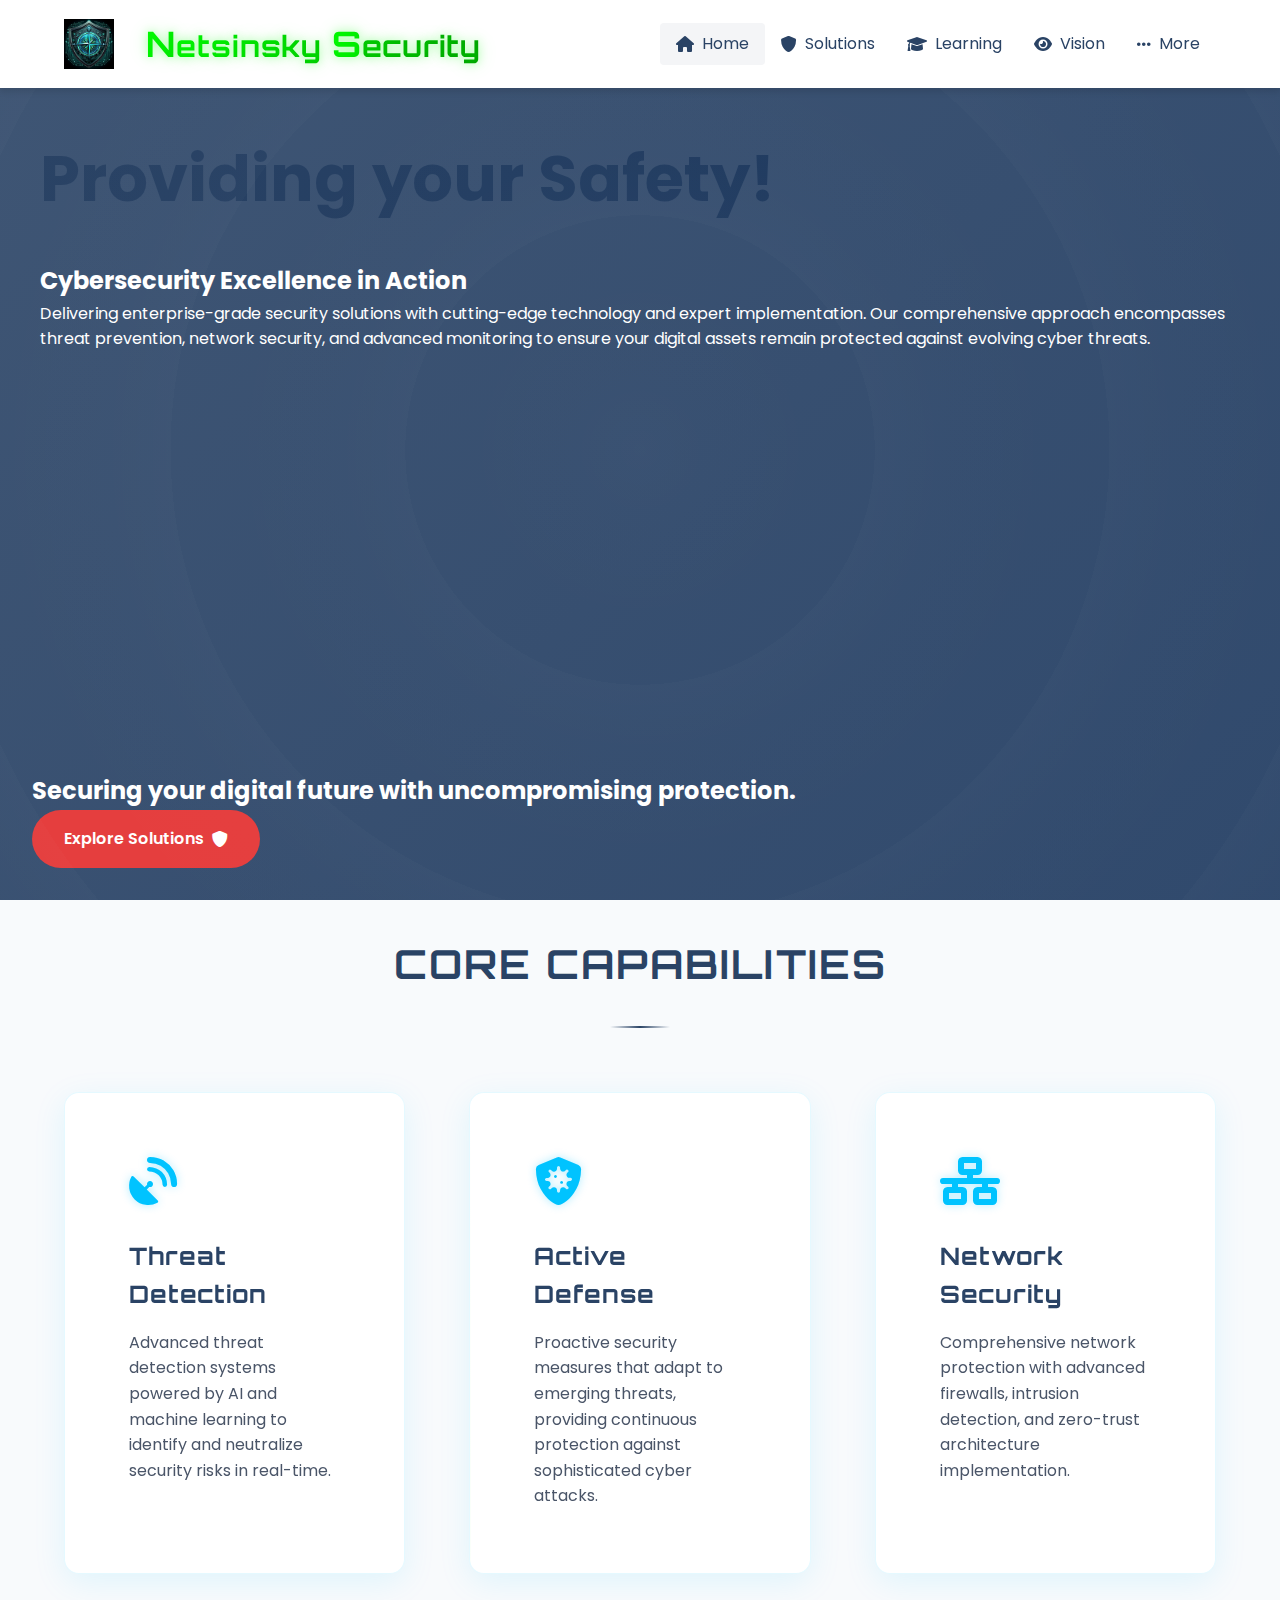
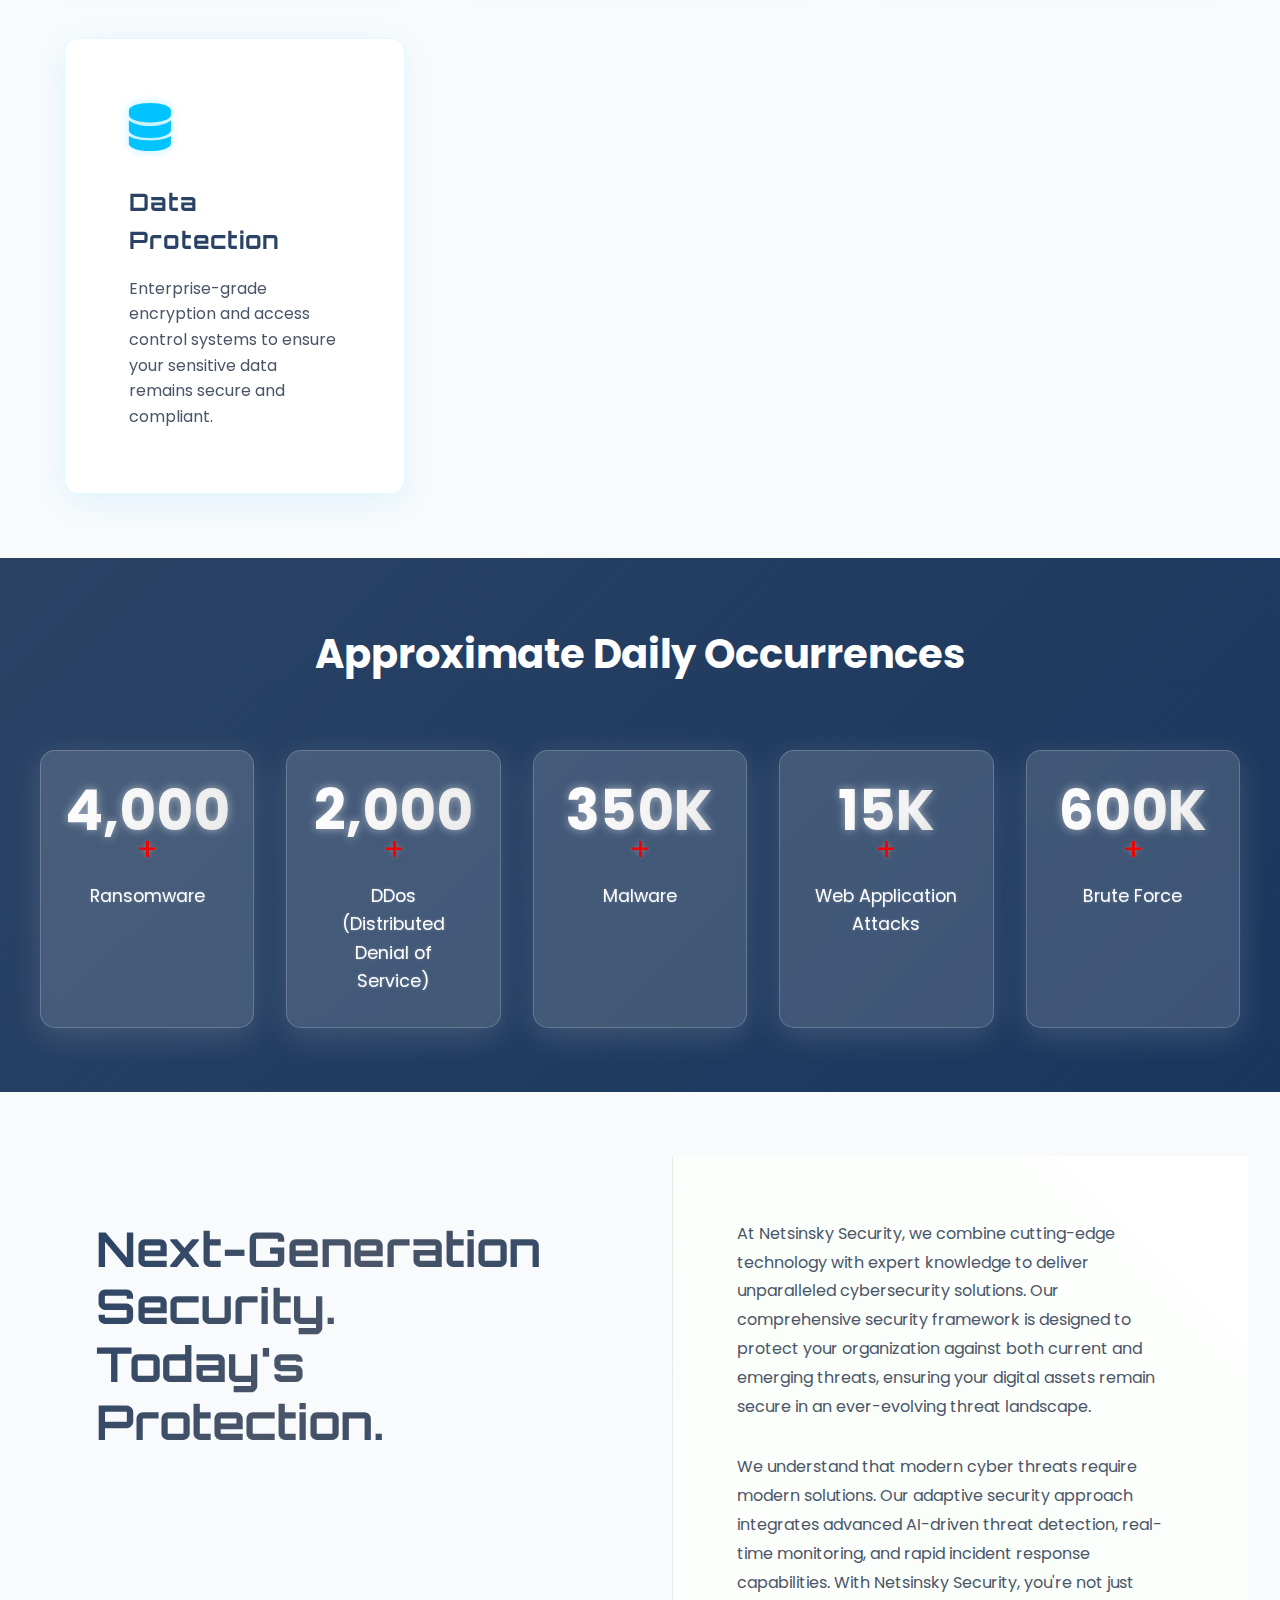
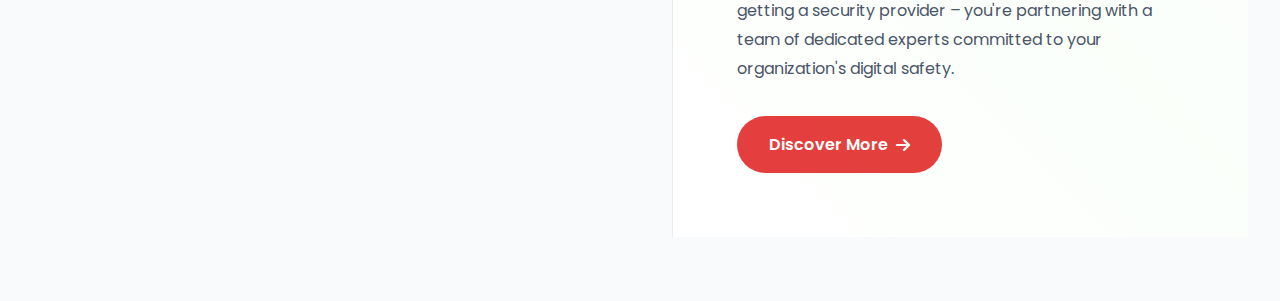
==== commit e645c91f: "fds" ====
--- a/index.html
+++ b/index.html
@@ -16,7 +16,7 @@
     <nav class="navbar">
         <ul class="navbar-menu left-menu">
             <li class="navbar-item logo">
-                <img src="/Logo.jpeg" alt="Company Logo" class="company-logo-img"> fds
+                <img src="/Logo.jpeg" alt="Company Logo" class="company-logo-img">
                 <span class="company-logo-text">
                     <span class="capital">N</span>etsinsky 
                     <span class="capital">S</span>ecurity
